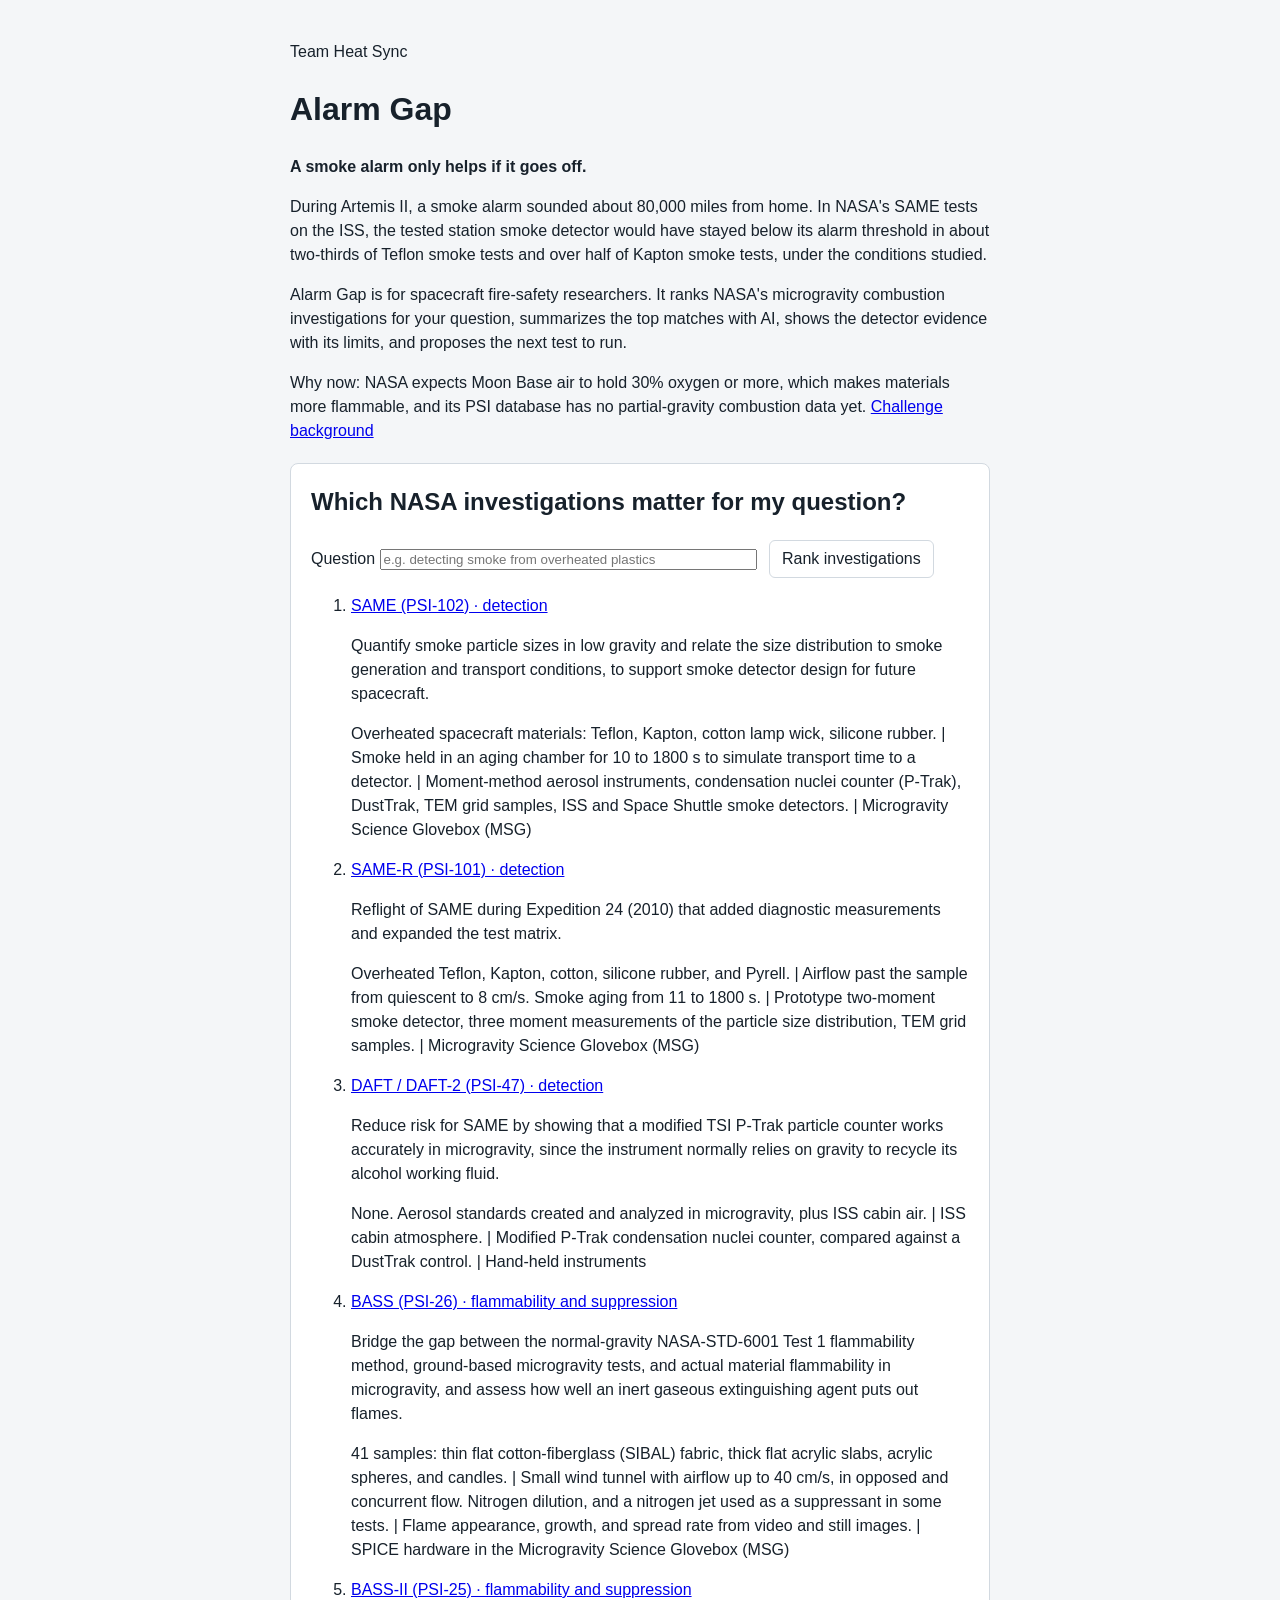
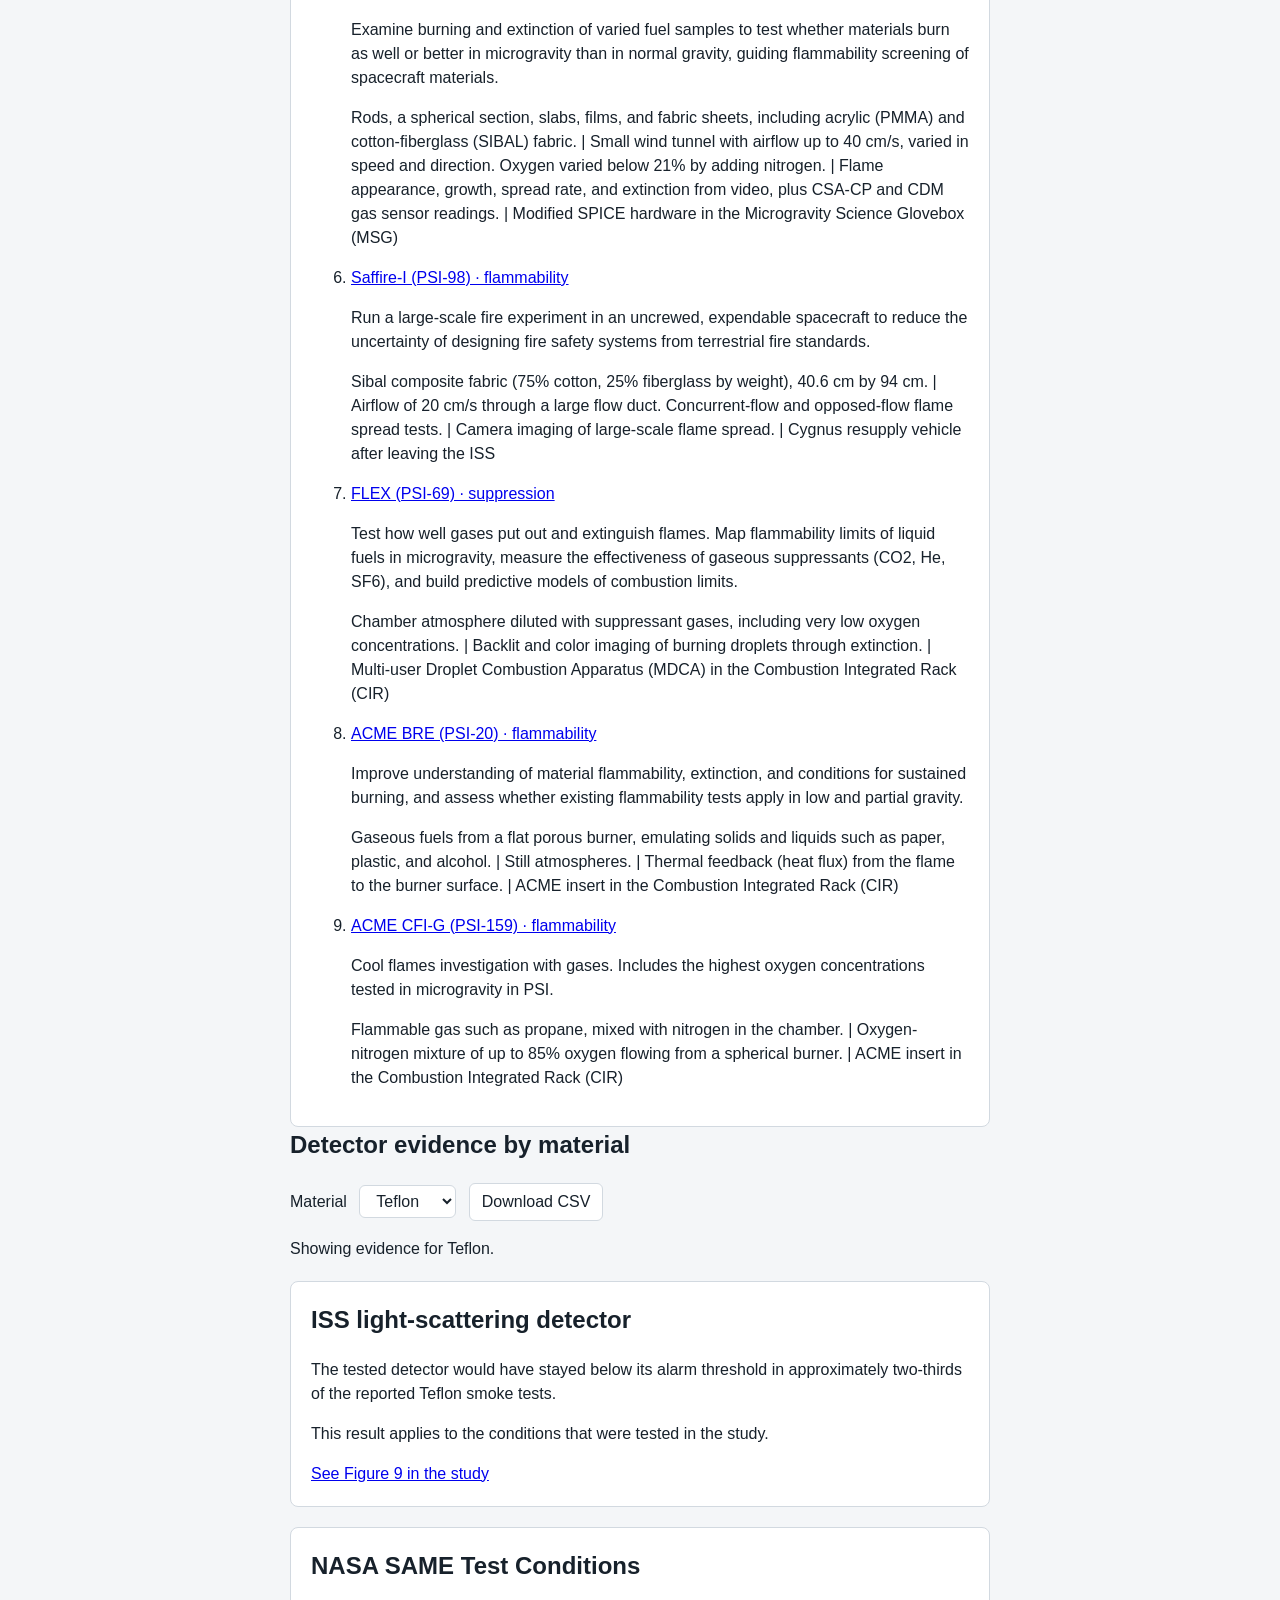
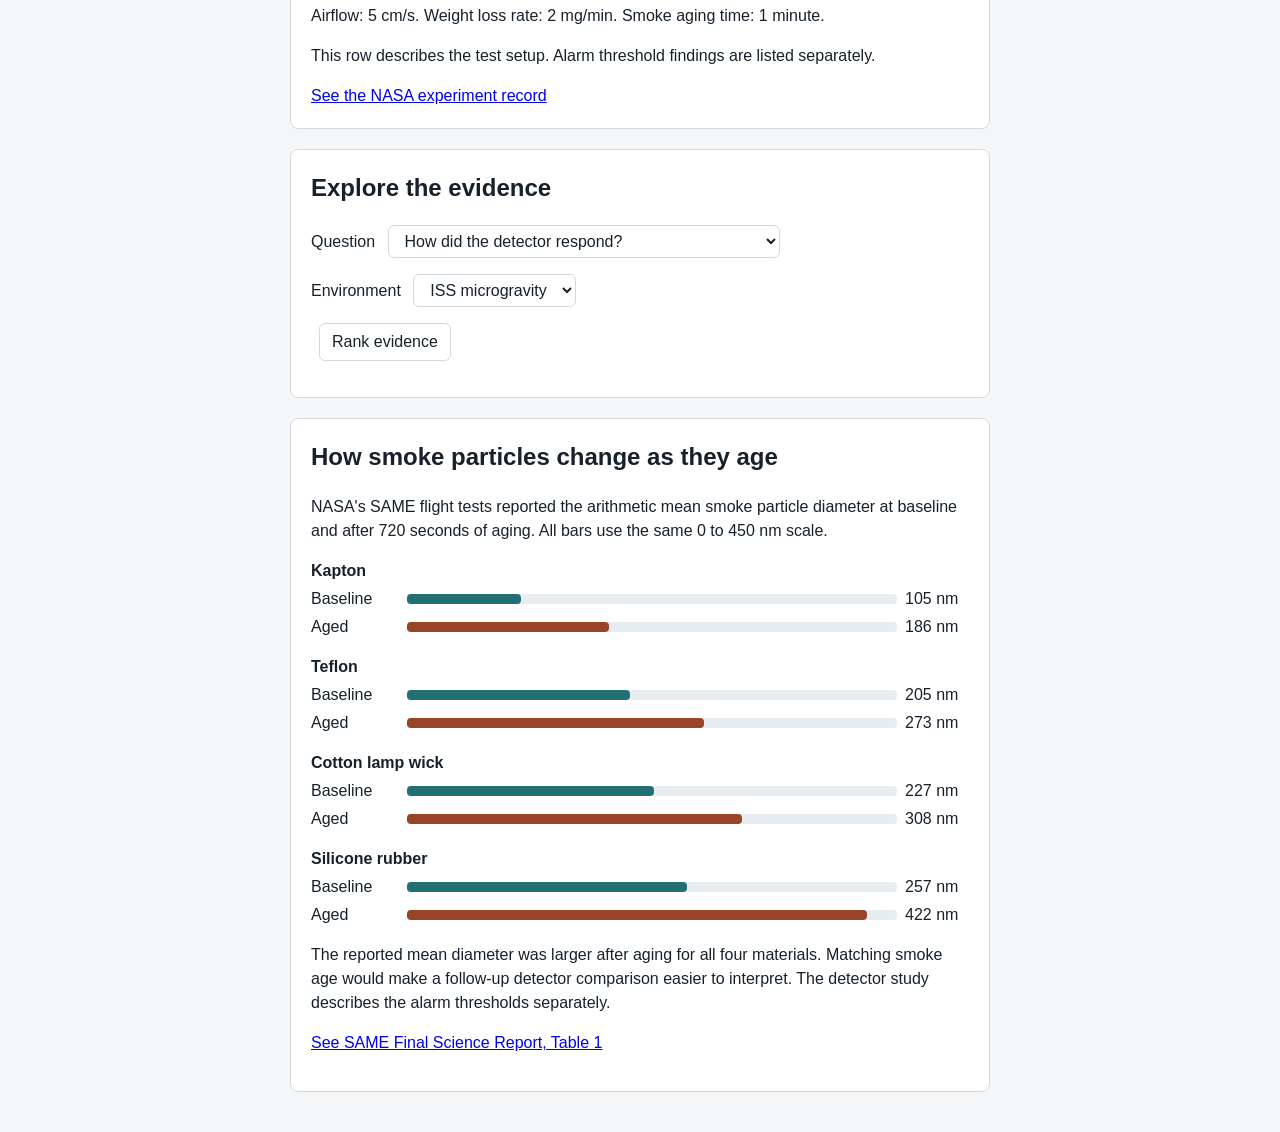
==== public/index.html @ c2ae2397 "Fixing wording" ====
<!DOCTYPE html>
<html lang="en">

<head>
  <meta charset="UTF-8">
  <meta name="viewport" content="width=device-width, initial-scale=1">
  <title>Alarm Gap</title>
  <style>
    body {
      max-width: 700px;
      margin: 40px auto;
      padding: 0 20px;
      font-family: Arial, sans-serif;
      line-height: 1.5;
      background: #f4f6f8;
      color: #17212b;
    }

    /* card styles */
    article,
    section {
      margin-top: 20px;
      padding: 20px;
      background: white;
      border: 1px solid #d2d9e0;
      border-radius: 8px;
    }

    h2 {
      margin-top: 0;
    }

    /* dropdown and button styles */
    select,
    button {
      margin-left: 8px;
      padding: 6px 12px;
      font: inherit;
      border: 1px solid #d2d9e0;
      border-radius: 6px;
      background: white;
      color: inherit;
    }

    button {
      cursor: pointer;
    }

    button:disabled {
      cursor: not-allowed;
      opacity: 0.6;
    }

    .particle-chart {
      list-style: none;
      padding: 0;
    }

    .particle-chart li+li {
      margin-top: 16px;
    }

    .particle-bar {
      display: grid;
      grid-template-columns: 5.5rem minmax(0, 1fr) 4rem;
      gap: 8px;
      align-items: center;
      margin: 4px 0;
    }

    .particle-track {
      height: 10px;
      background: #e8edf2;
      border-radius: 4px;
    }

    .particle-track span {
      display: block;
      height: 100%;
      border-radius: inherit;
      background: #237074;
    }

    .particle-bar.aged .particle-track span {
      background: #9a4427;
    }
  </style>
</head>

<body>
  <main>
    <p>Team Heat Sync</p>
    <h1>Alarm Gap</h1>
    <p><strong>A smoke alarm only helps if it goes off.</strong></p>
    <p>During Artemis II, a smoke alarm sounded about 80,000 miles from home.
      In NASA's SAME tests on the ISS, the tested station smoke detector would have
      stayed below its alarm threshold in about two-thirds of Teflon smoke tests
      and over half of Kapton smoke tests, under the conditions studied.</p>
    <p>Alarm Gap is for spacecraft fire-safety researchers. It ranks NASA's
      microgravity combustion investigations for your question, summarizes the top
      matches with AI, shows the detector evidence with its limits, and proposes
      the next test to run.</p>
    <p>Why now: NASA expects Moon Base air to hold 30% oxygen or more, which makes
      materials more flammable, and its PSI database has no partial-gravity
      combustion data yet.
      <a href="https://www.spaceappschallenge.org/2026/challenges/flame-in-freefall/">Challenge background</a>
    </p>

    <section aria-labelledby="inv-title">
      <h2 id="inv-title">Which NASA investigations matter for my question?</h2>
      <label for="inv-question">Question</label>
      <input id="inv-question" size="45" placeholder="e.g. detecting smoke from overheated plastics">
      <button id="inv-rank" type="button">Rank investigations</button>
      <p id="inv-status" role="status"></p>
      <p id="inv-answer" hidden></p>
      <p id="inv-answer" hidden></p>
      <ol id="inv-results"></ol>
    </section>
    <h2>Detector evidence by material</h2>
    <!-- dropdown and download button -->
    <label for="material">Material</label>
    <select id="material" disabled>
      <option value="Teflon">Teflon</option>
      <option value="Kapton">Kapton</option>
    </select>
    <button id="download-csv" type="button" disabled>Download CSV</button>

    <p id="status" role="status">Loading evidence...</p>

    <!-- result cards -->
    <article id="detector-card" hidden>
      <h2 id="detector-name"></h2>
      <p id="detector-result"></p>
      <p id="detector-limit"></p>
      <a id="detector-source">See Figure 9 in the study</a>
    </article>

    <article id="test-card" hidden>
      <h2>NASA SAME Test Conditions</h2>
      <p id="test-conditions"></p>
      <p id="test-limit"></p>
      <a id="test-source">See the NASA experiment record</a>
    </article>

    <section aria-labelledby="analysis-title">
      <h2 id="analysis-title">Explore the evidence</h2>
      <p>
        <label for="analysis-question">Question</label>
        <select id="analysis-question">
          <option value="detector_response">How did the detector respond?</option>
          <option value="compare_detectors">How did the ISS and Shuttle detectors compare?</option>
          <option value="test_conditions">What conditions did NASA report?</option>
        </select>
      </p>
      <p>
        <label for="analysis-environment">Environment</label>
        <select id="analysis-environment">
          <option value="microgravity">ISS microgravity</option>
          <option value="moon">Moon gravity</option>
        </select>
      </p>
      <button id="analyze" type="button" disabled>Rank evidence</button>
      <p id="analysis-status" role="status"></p>
      <ol id="analysis-results" aria-label="Ranked evidence"></ol>
      <p id="follow-up-test" hidden>
        Proposed test: Compare the ISS and Shuttle detector types with the same
        Teflon smoke exposure, airflow, and smoke aging time. That would help
        isolate how the detector type affects the response.
      </p>
    </section>

    <section aria-labelledby="particle-title">
      <h2 id="particle-title">How smoke particles change as they age</h2>
      <p>NASA's SAME flight tests reported the arithmetic mean smoke particle diameter
        at baseline and after 720 seconds of aging. All bars use the same 0 to 450 nm scale.</p>
      <ul class="particle-chart" aria-label="Arithmetic mean particle diameter by material">
        <li>
          <strong>Kapton</strong>
          <div class="particle-bar">
            <span>Baseline</span>
            <span class="particle-track" aria-hidden="true"><span style="width: 23.3%"></span></span>
            <span>105 nm</span>
          </div>
          <div class="particle-bar aged">
            <span>Aged</span>
            <span class="particle-track" aria-hidden="true"><span style="width: 41.3%"></span></span>
            <span>186 nm</span>
          </div>
        </li>
        <li>
          <strong>Teflon</strong>
          <div class="particle-bar">
            <span>Baseline</span>
            <span class="particle-track" aria-hidden="true"><span style="width: 45.6%"></span></span>
            <span>205 nm</span>
          </div>
          <div class="particle-bar aged">
            <span>Aged</span>
            <span class="particle-track" aria-hidden="true"><span style="width: 60.7%"></span></span>
            <span>273 nm</span>
          </div>
        </li>
        <li>
          <strong>Cotton lamp wick</strong>
          <div class="particle-bar">
            <span>Baseline</span>
            <span class="particle-track" aria-hidden="true"><span style="width: 50.4%"></span></span>
            <span>227 nm</span>
          </div>
          <div class="particle-bar aged">
            <span>Aged</span>
            <span class="particle-track" aria-hidden="true"><span style="width: 68.4%"></span></span>
            <span>308 nm</span>
          </div>
        </li>
        <li>
          <strong>Silicone rubber</strong>
          <div class="particle-bar">
            <span>Baseline</span>
            <span class="particle-track" aria-hidden="true"><span style="width: 57.1%"></span></span>
            <span>257 nm</span>
          </div>
          <div class="particle-bar aged">
            <span>Aged</span>
            <span class="particle-track" aria-hidden="true"><span style="width: 93.8%"></span></span>
            <span>422 nm</span>
          </div>
        </li>
      </ul>
      <p>The reported mean diameter was larger after aging for all four materials.
        Matching smoke age would make a follow-up detector comparison easier to interpret.
        The detector study describes the alarm thresholds separately.</p>
      <p><a href="https://tsapps.nist.gov/publication/get_pdf.cfm?pub_id=904707#page=25">See SAME Final Science Report,
          Table 1</a></p>
    </section>
  </main>

  <script type="module">
    import { setAnalysisEvidence } from "./evidence-analysis.js";

    const materialSelect = document.querySelector("#material");
    const status = document.querySelector("#status");
    const detectorCard = document.querySelector("#detector-card");
    const testCard = document.querySelector("#test-card");
    const downloadButton = document.querySelector("#download-csv");
    let visibleRecords = [];

    function showEvidence(records) {
      const material = materialSelect.value;

      const detector = records.find(record =>
        record.material === material &&
        record.evidence_type === "detector_response"
      );

      const test = records.find(record =>
        record.material === material &&
        record.evidence_type === "test_conditions"
      );

      visibleRecords = [detector, test].filter(Boolean);
      downloadButton.disabled = visibleRecords.length === 0;

      detectorCard.hidden = !detector;
      testCard.hidden = !test;
      status.textContent = "";

      if (detector) {
        document.querySelector("#detector-name").textContent = detector.detector;
        document.querySelector("#detector-result").textContent = detector.reported_result;
        document.querySelector("#detector-limit").textContent = detector.limitation;
        document.querySelector("#detector-source").href = detector.source_url;
        status.textContent = "Showing evidence for " + material + ".";
      } else {
        status.textContent = "No detector finding is available for " + material + ".";
      }

      if (test) {
        document.querySelector("#test-conditions").textContent = test.conditions;
        document.querySelector("#test-limit").textContent = test.limitation;
        document.querySelector("#test-source").href = test.source_url;
      }
    }

    // keep commas and quotes inside a single csv field
    function csvCell(value) {
      const text = String(value ?? "");
      return '"' + text.replaceAll('"', '""') + '"';
    }

    function downloadCsv(records, material) {
      const columns = [
        ["Material", "material"],
        ["Evidence type", "evidence_type"],
        ["Finding", "reported_result"],
        ["Test conditions", "conditions"],
        ["Limitation", "limitation"],
        ["Source URL", "source_url"]
      ];

      const header = columns.map(column => csvCell(column[0])).join(",");
      const rows = records.map(record =>
        columns.map(column => csvCell(record[column[1]])).join(",")
      );

      const csv = [header, ...rows].join("\r\n") + "\r\n";
      const file = new Blob([csv], { type: "text/csv;charset=utf-8" });
      const url = URL.createObjectURL(file);
      const link = document.createElement("a");

      link.href = url;
      link.download = "alarm-gap-" + material.toLowerCase() + ".csv";
      document.body.appendChild(link);
      link.click();
      link.remove();

      setTimeout(() => URL.revokeObjectURL(url), 1000);
    }

    downloadButton.addEventListener("click", () => {
      downloadCsv(visibleRecords, materialSelect.value);
    });

    async function loadEvidence() {
      try {
        const response = await fetch("./data/evidence.json");

        if (!response.ok) {
          throw new Error("Could not load evidence.json.");
        }

        const records = await response.json();

        if (!Array.isArray(records)) {
          throw new Error("Expected a list of evidence records.");
        }

        showEvidence(records);
        setAnalysisEvidence(records);
        materialSelect.addEventListener("change", () => showEvidence(records));
        materialSelect.disabled = false;
      } catch (error) {
        status.textContent = "Could not load the evidence. Check public/data/evidence.json.";
        console.error(error);
      }
    }

    loadEvidence();
  </script>
  <script type="module" src="./investigations.js"></script>
</body>

</html>
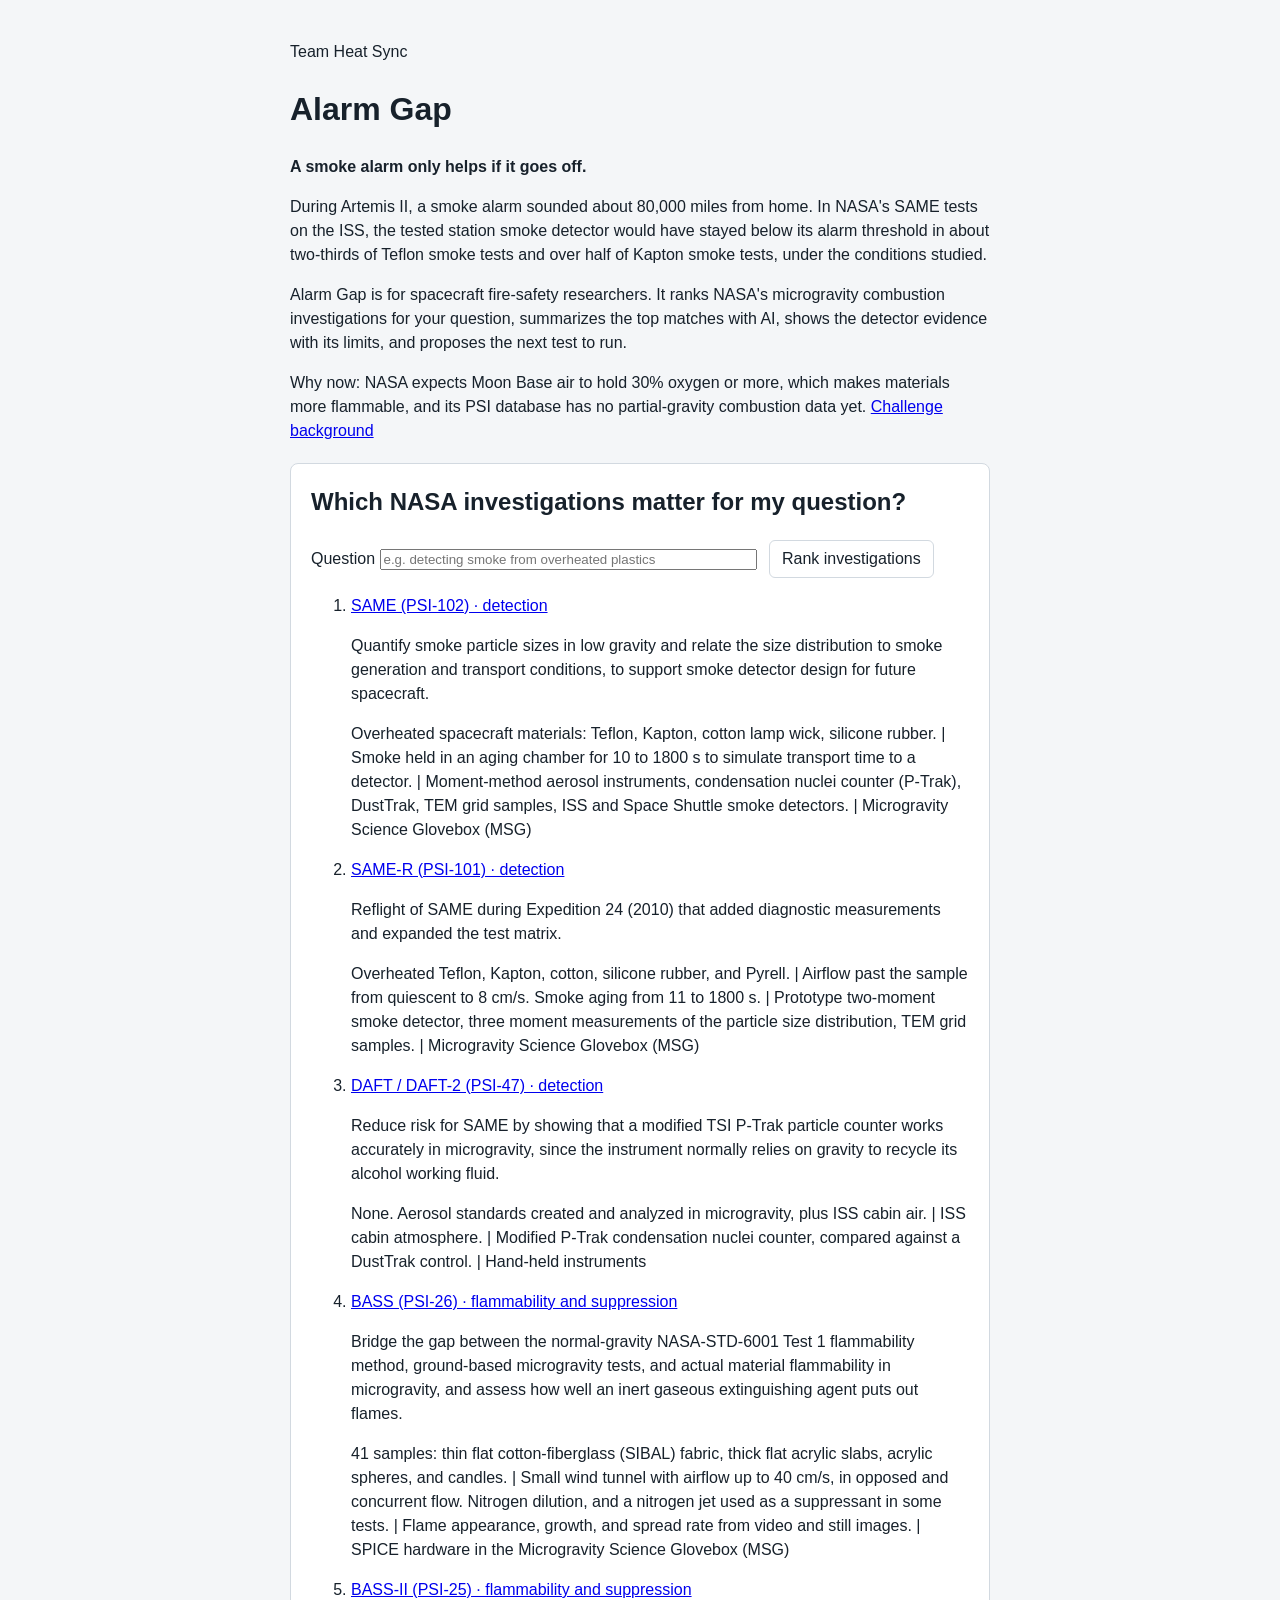
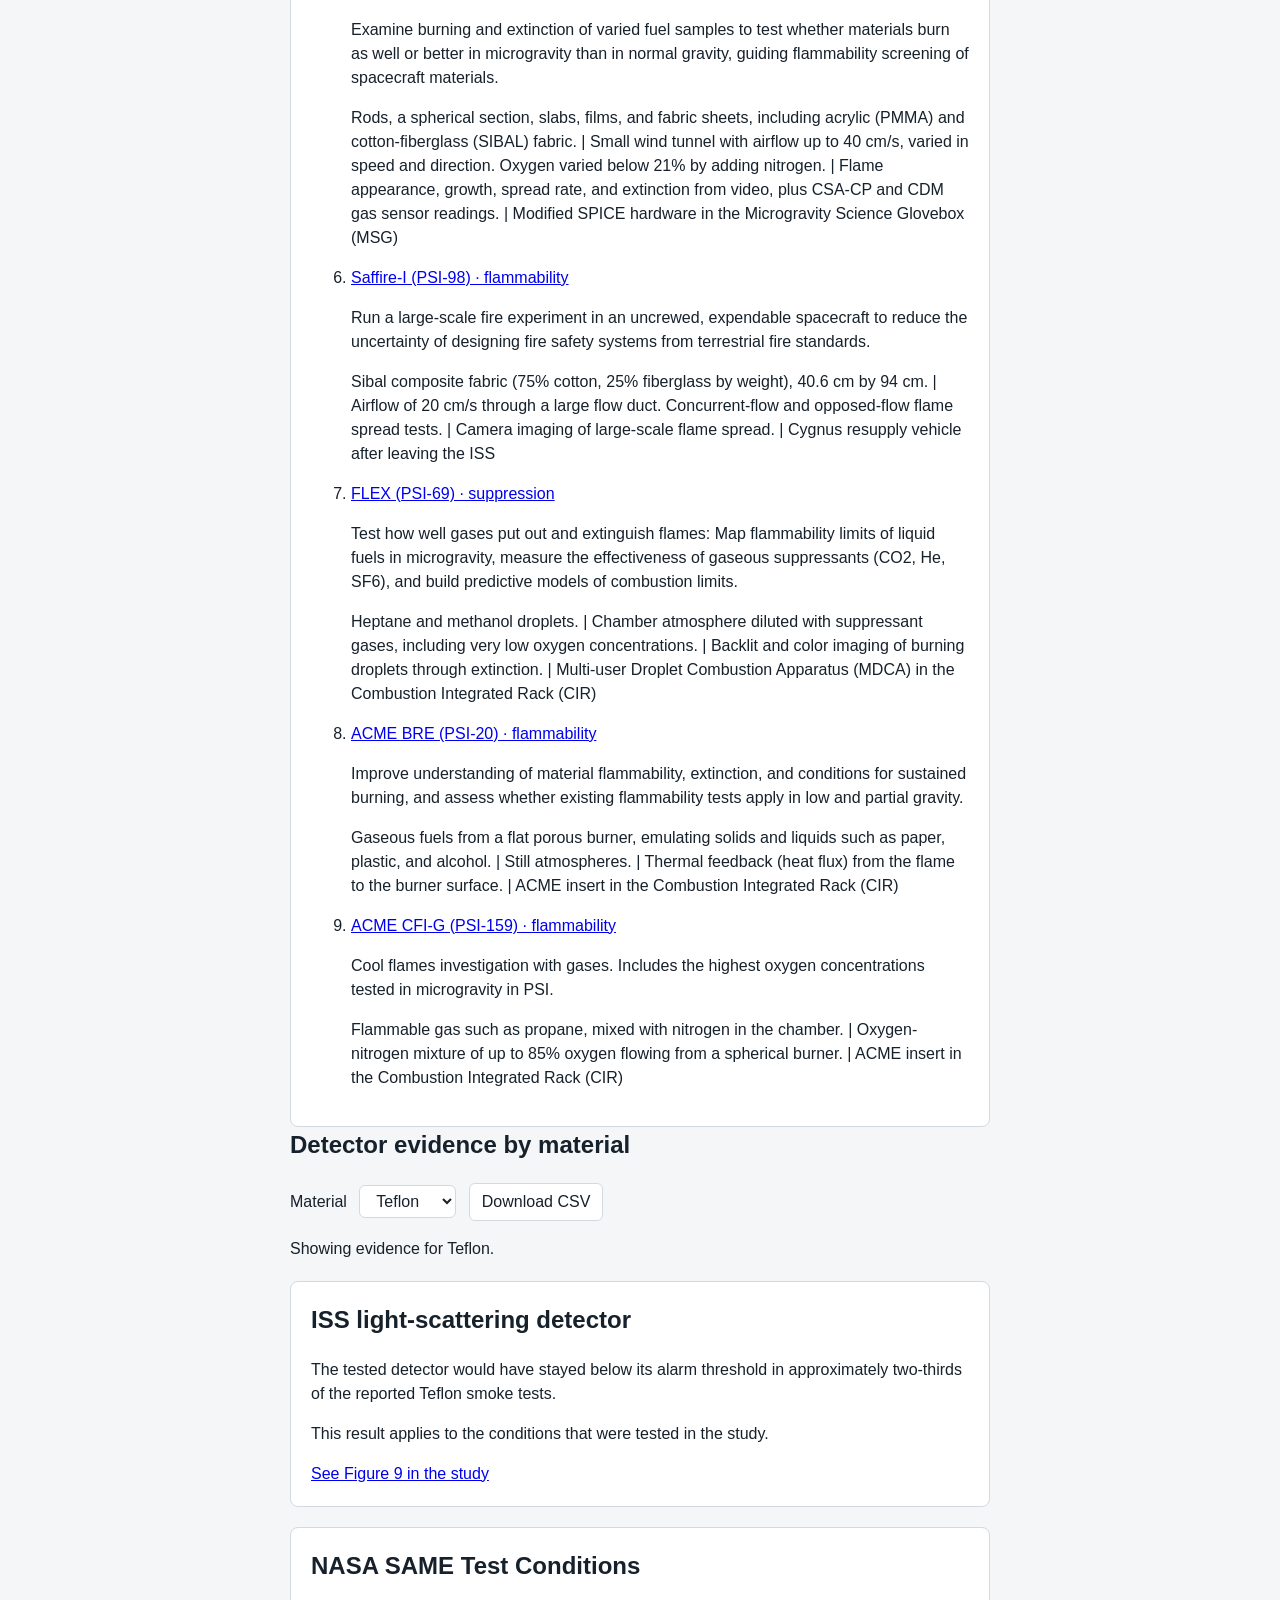
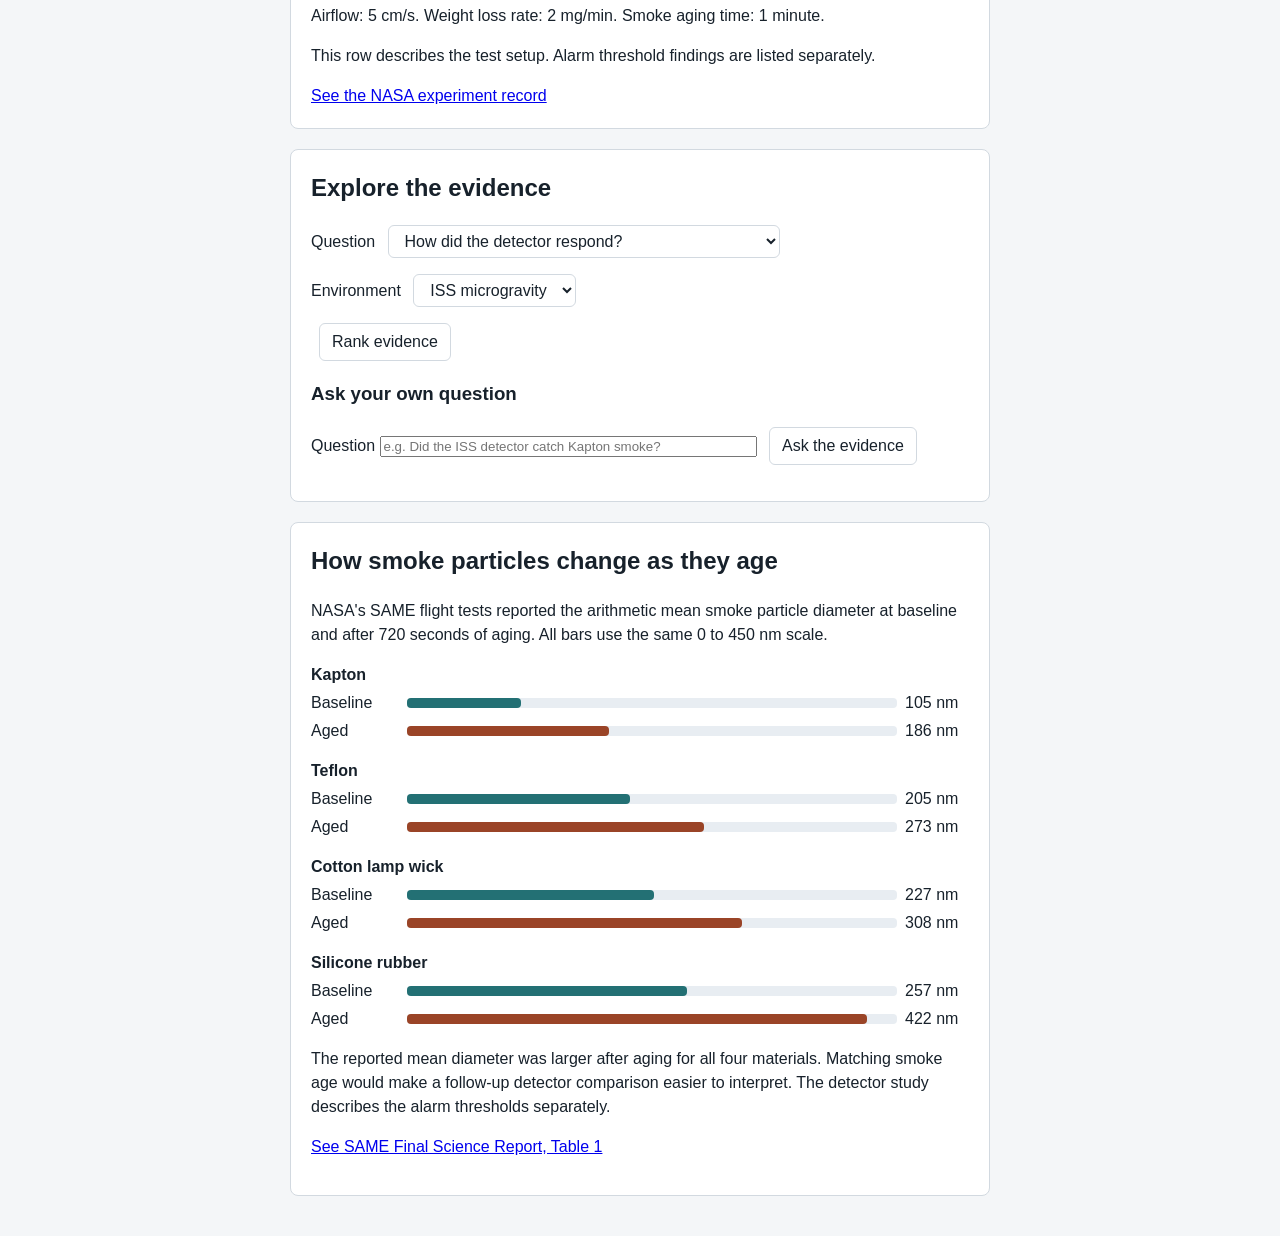
==== commit f9cb5fb9: "Fixed old lambda problem" ====
--- a/public/index.html
+++ b/public/index.html
@@ -112,7 +112,6 @@
       <input id="inv-question" size="45" placeholder="e.g. detecting smoke from overheated plastics">
       <button id="inv-rank" type="button">Rank investigations</button>
       <p id="inv-status" role="status"></p>
-      <p id="inv-answer" hidden></p>
       <p id="inv-answer" hidden></p>
       <ol id="inv-results"></ol>
     </section>
@@ -167,6 +166,15 @@
         Teflon smoke exposure, airflow, and smoke aging time. That would help
         isolate how the detector type affects the response.
       </p>
+
+      <h3>Ask your own question</h3>
+      <label for="ask-question">Question</label>
+      <input id="ask-question" size="45"
+        placeholder="e.g. Did the ISS detector catch Kapton smoke?">
+      <button id="ask-button" type="button">Ask the evidence</button>
+      <p id="ask-status" role="status"></p>
+      <p id="ask-answer" hidden></p>
+      <ol id="ask-sources"></ol>
     </section>
 
     <section aria-labelledby="particle-title">
@@ -348,6 +356,7 @@
     loadEvidence();
   </script>
   <script type="module" src="./investigations.js"></script>
+  <script type="module" src="./evidence-ask.js"></script>
 </body>
 
 </html>
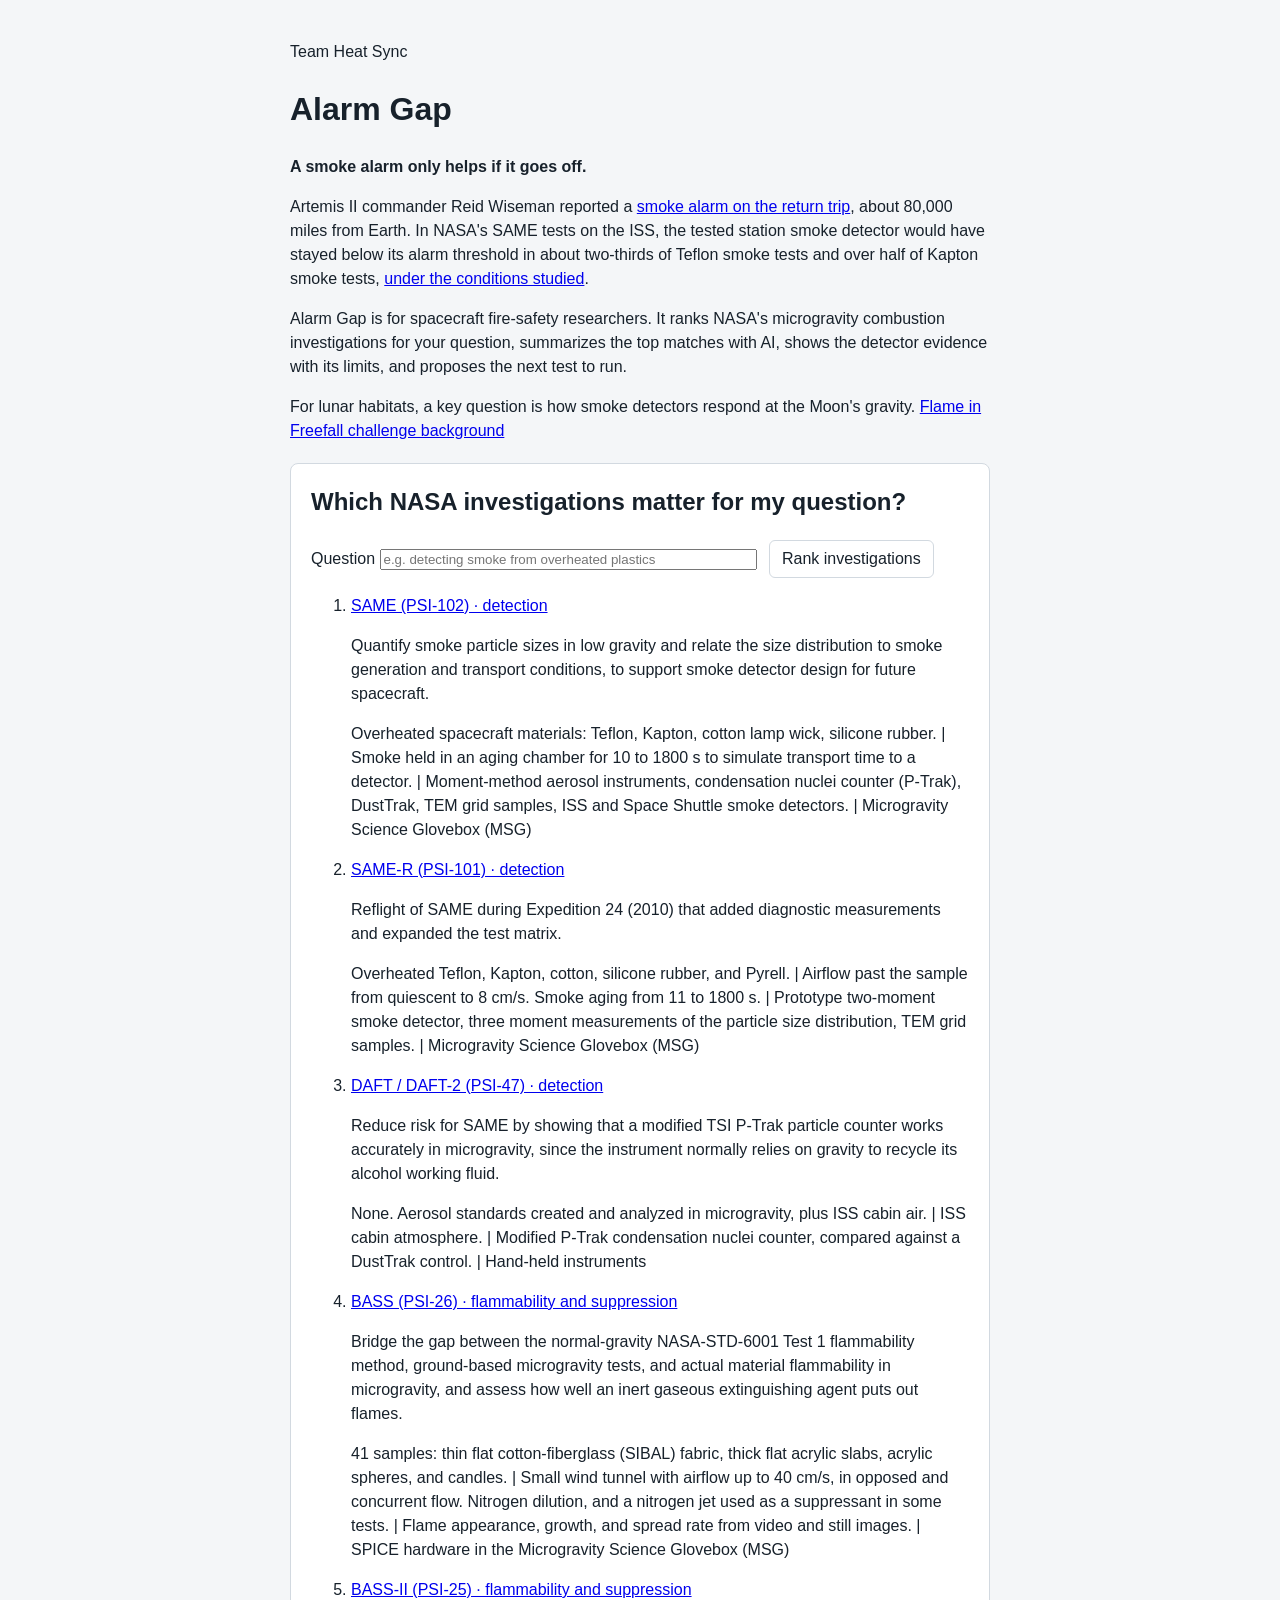
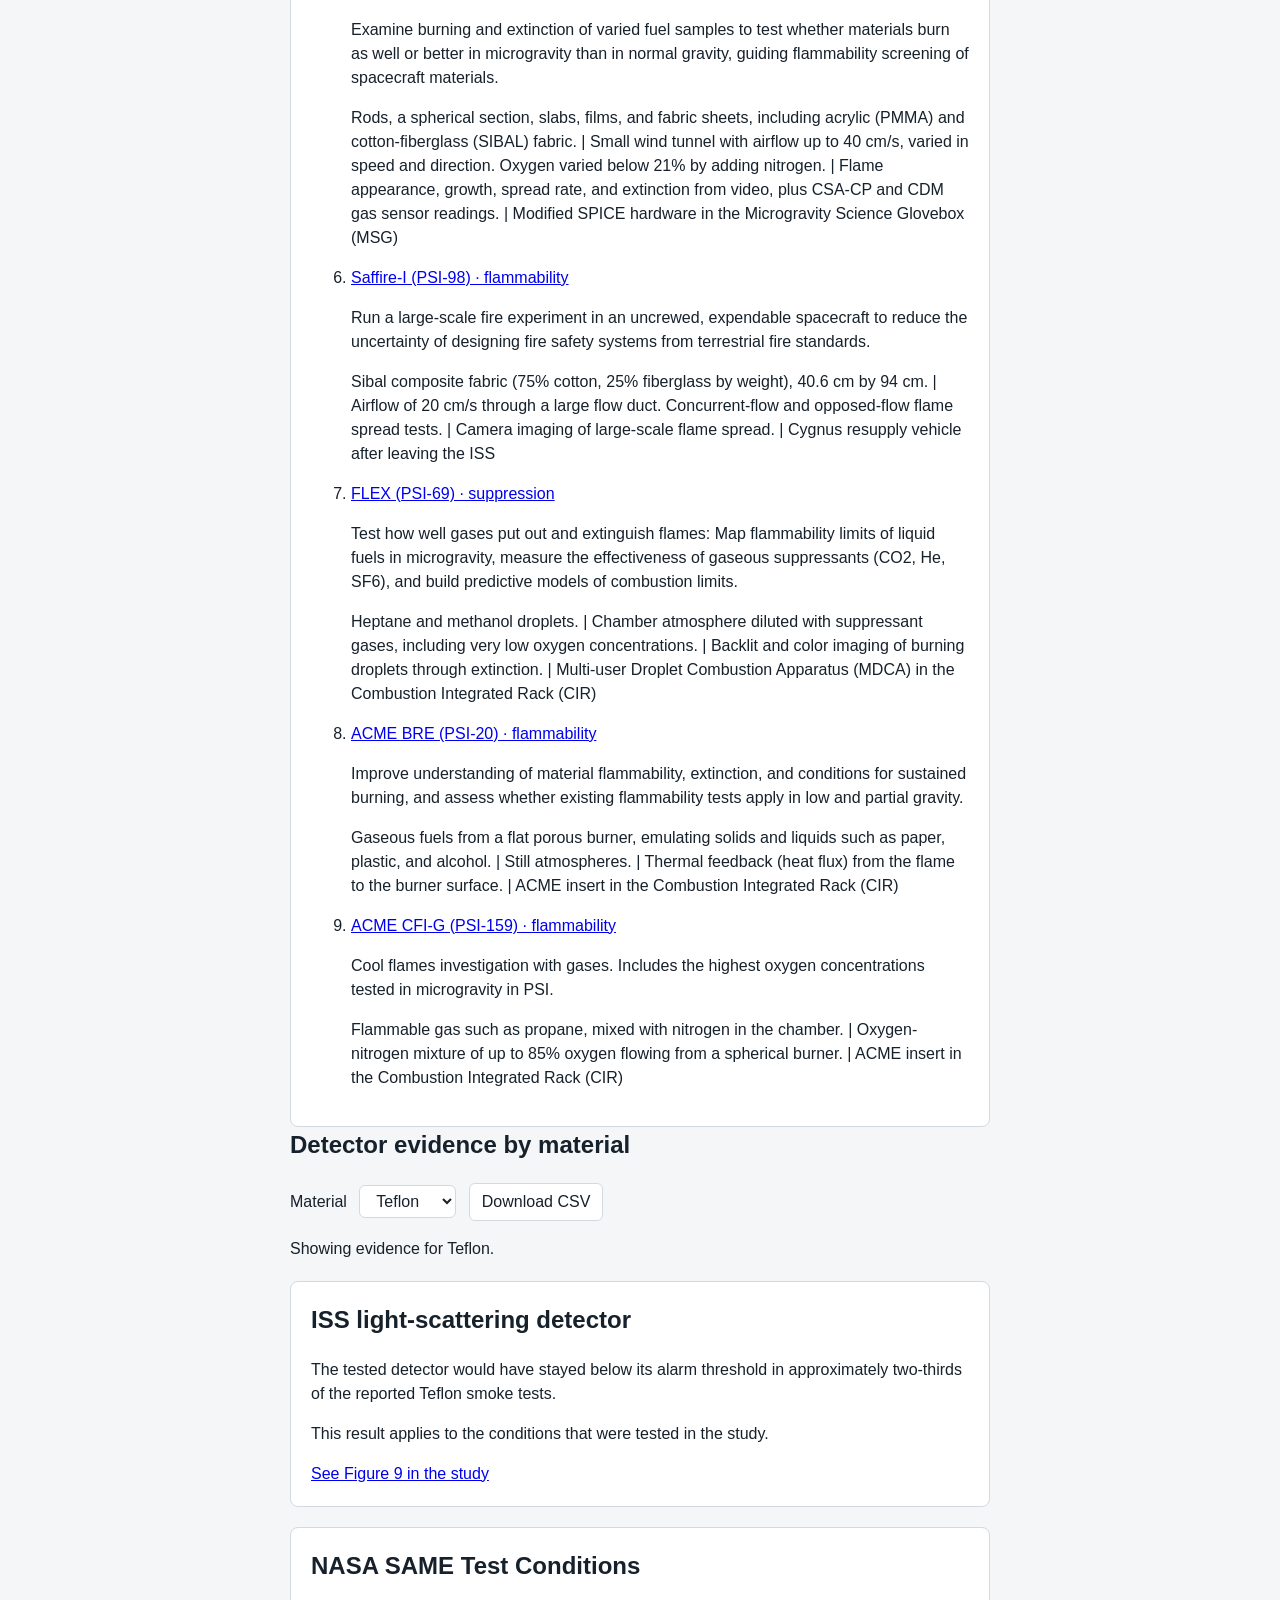
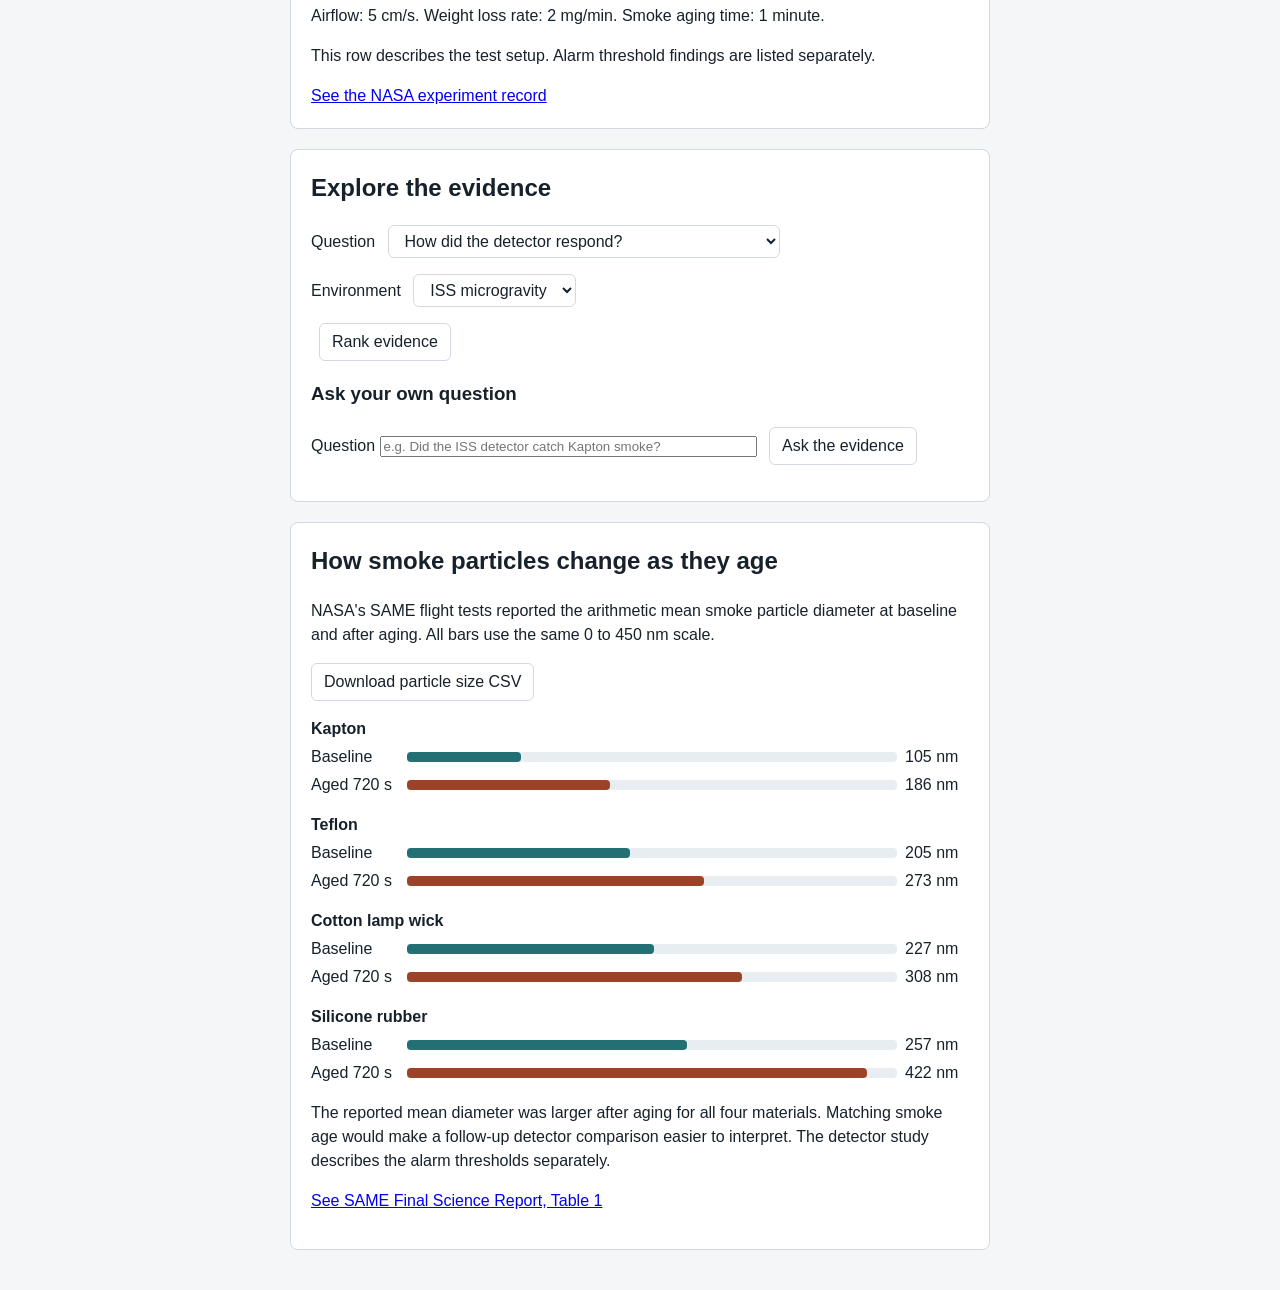
==== commit e694b5bf: "Add lunar evidence and particle size export" ====
--- a/public/index.html
+++ b/public/index.html
@@ -56,6 +56,10 @@
       padding: 0;
     }
 
+    #download-particle-csv {
+      margin-left: 0;
+    }
+
     .particle-chart li+li {
       margin-top: 16px;
     }
@@ -92,19 +96,16 @@
     <p>Team Heat Sync</p>
     <h1>Alarm Gap</h1>
     <p><strong>A smoke alarm only helps if it goes off.</strong></p>
-    <p>During Artemis II, a smoke alarm sounded about 80,000 miles from home.
-      In NASA's SAME tests on the ISS, the tested station smoke detector would have
+    <p>Artemis II commander Reid Wiseman reported a <a href="https://www.youtube.com/watch?v=_43Ei9eQVww&t=2783s">smoke alarm on the return trip</a>,
+      about 80,000 miles from Earth. In NASA's SAME tests on the ISS, the tested station smoke detector would have
       stayed below its alarm threshold in about two-thirds of Teflon smoke tests
-      and over half of Kapton smoke tests, under the conditions studied.</p>
+      and over half of Kapton smoke tests, <a href="https://pmc.ncbi.nlm.nih.gov/articles/PMC7918997/#F9">under the conditions studied</a>.</p>
     <p>Alarm Gap is for spacecraft fire-safety researchers. It ranks NASA's
       microgravity combustion investigations for your question, summarizes the top
       matches with AI, shows the detector evidence with its limits, and proposes
       the next test to run.</p>
-    <p>Why now: NASA expects Moon Base air to hold 30% oxygen or more, which makes
-      materials more flammable, and its PSI database has no partial-gravity
-      combustion data yet.
-      <a href="https://www.spaceappschallenge.org/2026/challenges/flame-in-freefall/">Challenge background</a>
-    </p>
+    <p>For lunar habitats, a key question is how smoke detectors respond at the Moon's gravity.
+      <a href="https://www.spaceappschallenge.org/2026/challenges/flame-in-freefall/">Flame in Freefall challenge background</a></p>
 
     <section aria-labelledby="inv-title">
       <h2 id="inv-title">Which NASA investigations matter for my question?</h2>
@@ -112,6 +113,7 @@
       <input id="inv-question" size="45" placeholder="e.g. detecting smoke from overheated plastics">
       <button id="inv-rank" type="button">Rank investigations</button>
       <p id="inv-status" role="status"></p>
+      <p id="inv-answer-status" role="status"></p>
       <p id="inv-answer" hidden></p>
       <ol id="inv-results"></ol>
     </section>
@@ -160,6 +162,14 @@
       </p>
       <button id="analyze" type="button" disabled>Rank evidence</button>
       <p id="analysis-status" role="status"></p>
+      <div id="moon-context" hidden>
+        <p><strong>Related NASA research</strong> The Lunar Combustion Investigation measured how flames spread
+          on cotton-fiberglass fabric and acrylic in simulated lunar gravity. Its measurements describe
+          material flammability. <a href="https://ntrs.nasa.gov/citations/20250010653">See the LUCI flight results</a>.</p>
+        <p><strong>Proposed lunar follow-up</strong> Compare the same smoke detector and selected material
+          in microgravity and simulated lunar gravity. Match airflow, smoke aging time, oxygen concentration,
+          and pressure. Record the detector signal and whether and when it alarms.</p>
+      </div>
       <ol id="analysis-results" aria-label="Ranked evidence"></ol>
       <p id="follow-up-test" hidden>
         Proposed test: Compare the ISS and Shuttle detector types with the same
@@ -169,8 +179,7 @@
 
       <h3>Ask your own question</h3>
       <label for="ask-question">Question</label>
-      <input id="ask-question" size="45"
-        placeholder="e.g. Did the ISS detector catch Kapton smoke?">
+      <input id="ask-question" size="45" placeholder="e.g. Did the ISS detector catch Kapton smoke?">
       <button id="ask-button" type="button">Ask the evidence</button>
       <p id="ask-status" role="status"></p>
       <p id="ask-answer" hidden></p>
@@ -180,61 +189,11 @@
     <section aria-labelledby="particle-title">
       <h2 id="particle-title">How smoke particles change as they age</h2>
       <p>NASA's SAME flight tests reported the arithmetic mean smoke particle diameter
-        at baseline and after 720 seconds of aging. All bars use the same 0 to 450 nm scale.</p>
-      <ul class="particle-chart" aria-label="Arithmetic mean particle diameter by material">
-        <li>
-          <strong>Kapton</strong>
-          <div class="particle-bar">
-            <span>Baseline</span>
-            <span class="particle-track" aria-hidden="true"><span style="width: 23.3%"></span></span>
-            <span>105 nm</span>
-          </div>
-          <div class="particle-bar aged">
-            <span>Aged</span>
-            <span class="particle-track" aria-hidden="true"><span style="width: 41.3%"></span></span>
-            <span>186 nm</span>
-          </div>
-        </li>
-        <li>
-          <strong>Teflon</strong>
-          <div class="particle-bar">
-            <span>Baseline</span>
-            <span class="particle-track" aria-hidden="true"><span style="width: 45.6%"></span></span>
-            <span>205 nm</span>
-          </div>
-          <div class="particle-bar aged">
-            <span>Aged</span>
-            <span class="particle-track" aria-hidden="true"><span style="width: 60.7%"></span></span>
-            <span>273 nm</span>
-          </div>
-        </li>
-        <li>
-          <strong>Cotton lamp wick</strong>
-          <div class="particle-bar">
-            <span>Baseline</span>
-            <span class="particle-track" aria-hidden="true"><span style="width: 50.4%"></span></span>
-            <span>227 nm</span>
-          </div>
-          <div class="particle-bar aged">
-            <span>Aged</span>
-            <span class="particle-track" aria-hidden="true"><span style="width: 68.4%"></span></span>
-            <span>308 nm</span>
-          </div>
-        </li>
-        <li>
-          <strong>Silicone rubber</strong>
-          <div class="particle-bar">
-            <span>Baseline</span>
-            <span class="particle-track" aria-hidden="true"><span style="width: 57.1%"></span></span>
-            <span>257 nm</span>
-          </div>
-          <div class="particle-bar aged">
-            <span>Aged</span>
-            <span class="particle-track" aria-hidden="true"><span style="width: 93.8%"></span></span>
-            <span>422 nm</span>
-          </div>
-        </li>
-      </ul>
+        at baseline and after aging. All bars use the same 0 to 450 nm scale.</p>
+      <button id="download-particle-csv" type="button" disabled>Download particle size CSV</button>
+      <p id="particle-status" role="status"></p>
+      <ul id="particle-chart" class="particle-chart" role="list"
+        aria-label="Arithmetic mean particle diameter by material"></ul>
       <p>The reported mean diameter was larger after aging for all four materials.
         Matching smoke age would make a follow-up detector comparison easier to interpret.
         The detector study describes the alarm thresholds separately.</p>
@@ -244,6 +203,7 @@
   </main>
 
   <script type="module">
+    import { downloadCsv } from "./csv.js";
     import { setAnalysisEvidence } from "./evidence-analysis.js";
 
     const materialSelect = document.querySelector("#material");
@@ -290,13 +250,7 @@
       }
     }
 
-    // keep commas and quotes inside a single csv field
-    function csvCell(value) {
-      const text = String(value ?? "");
-      return '"' + text.replaceAll('"', '""') + '"';
-    }
-
-    function downloadCsv(records, material) {
+    function downloadDetectorCsv(records, material) {
       const columns = [
         ["Material", "material"],
         ["Evidence type", "evidence_type"],
@@ -306,27 +260,15 @@
         ["Source URL", "source_url"]
       ];
 
-      const header = columns.map(column => csvCell(column[0])).join(",");
+      const header = columns.map(column => column[0]);
       const rows = records.map(record =>
-        columns.map(column => csvCell(record[column[1]])).join(",")
+        columns.map(column => record[column[1]])
       );
-
-      const csv = [header, ...rows].join("\r\n") + "\r\n";
-      const file = new Blob([csv], { type: "text/csv;charset=utf-8" });
-      const url = URL.createObjectURL(file);
-      const link = document.createElement("a");
-
-      link.href = url;
-      link.download = "alarm-gap-" + material.toLowerCase() + ".csv";
-      document.body.appendChild(link);
-      link.click();
-      link.remove();
-
-      setTimeout(() => URL.revokeObjectURL(url), 1000);
+      downloadCsv([header, ...rows], "alarm-gap-" + material.toLowerCase() + ".csv");
     }
 
     downloadButton.addEventListener("click", () => {
-      downloadCsv(visibleRecords, materialSelect.value);
+      downloadDetectorCsv(visibleRecords, materialSelect.value);
     });
 
     async function loadEvidence() {
@@ -357,6 +299,7 @@
   </script>
   <script type="module" src="./investigations.js"></script>
   <script type="module" src="./evidence-ask.js"></script>
+  <script type="module" src="./particle-sizes.js"></script>
 </body>
 
-</html>+</html>
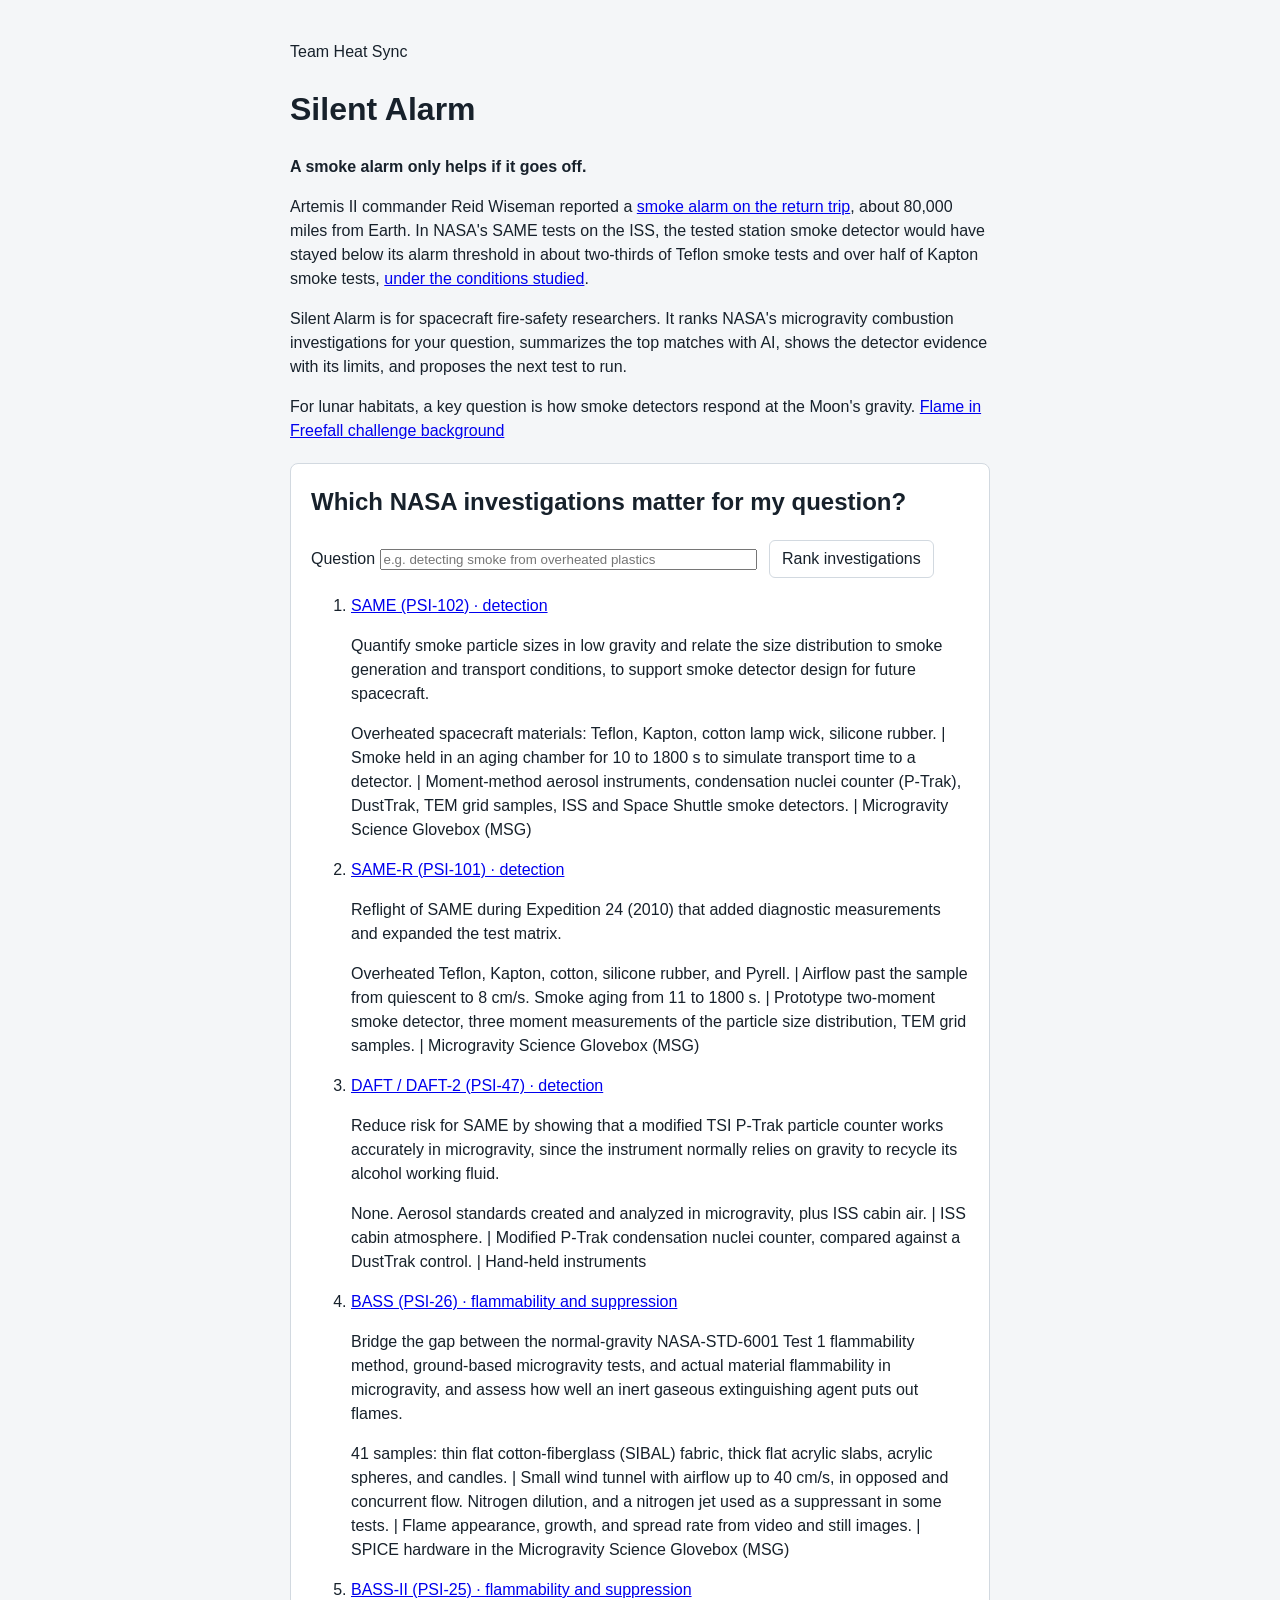
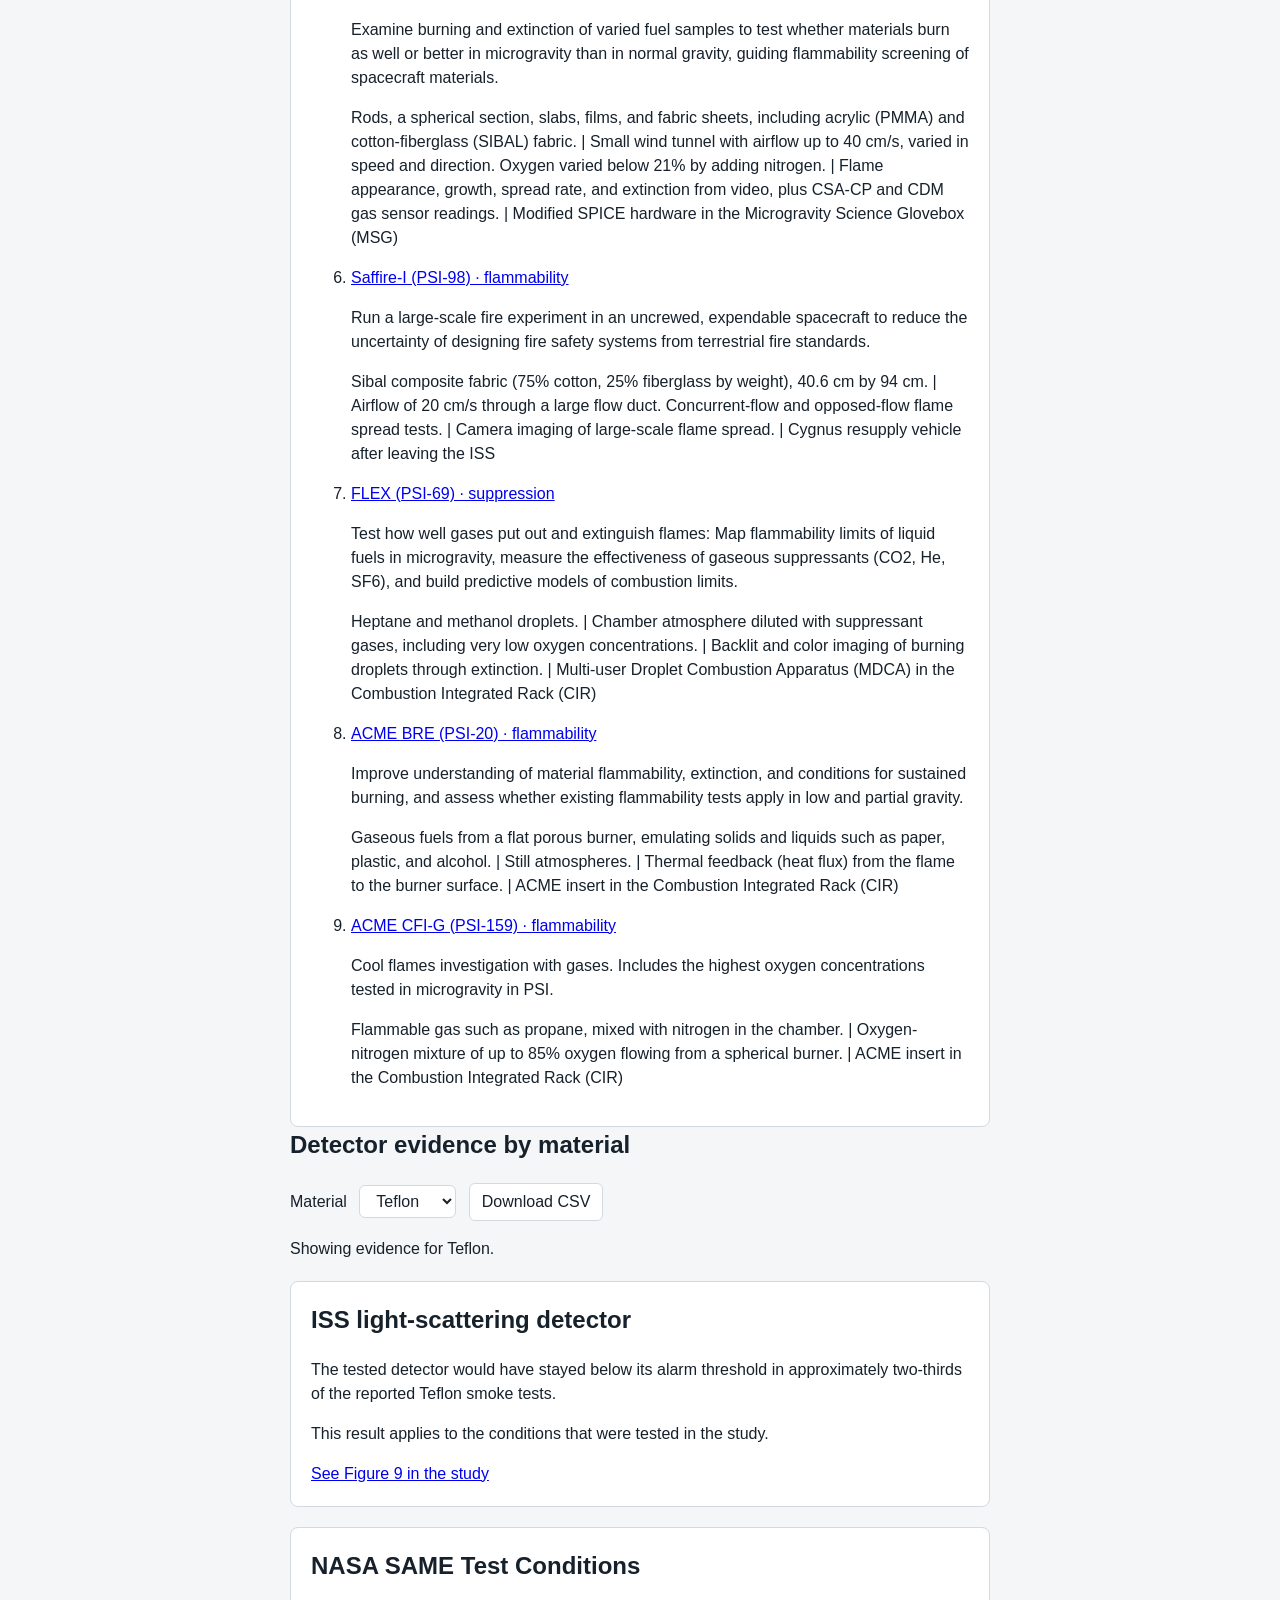
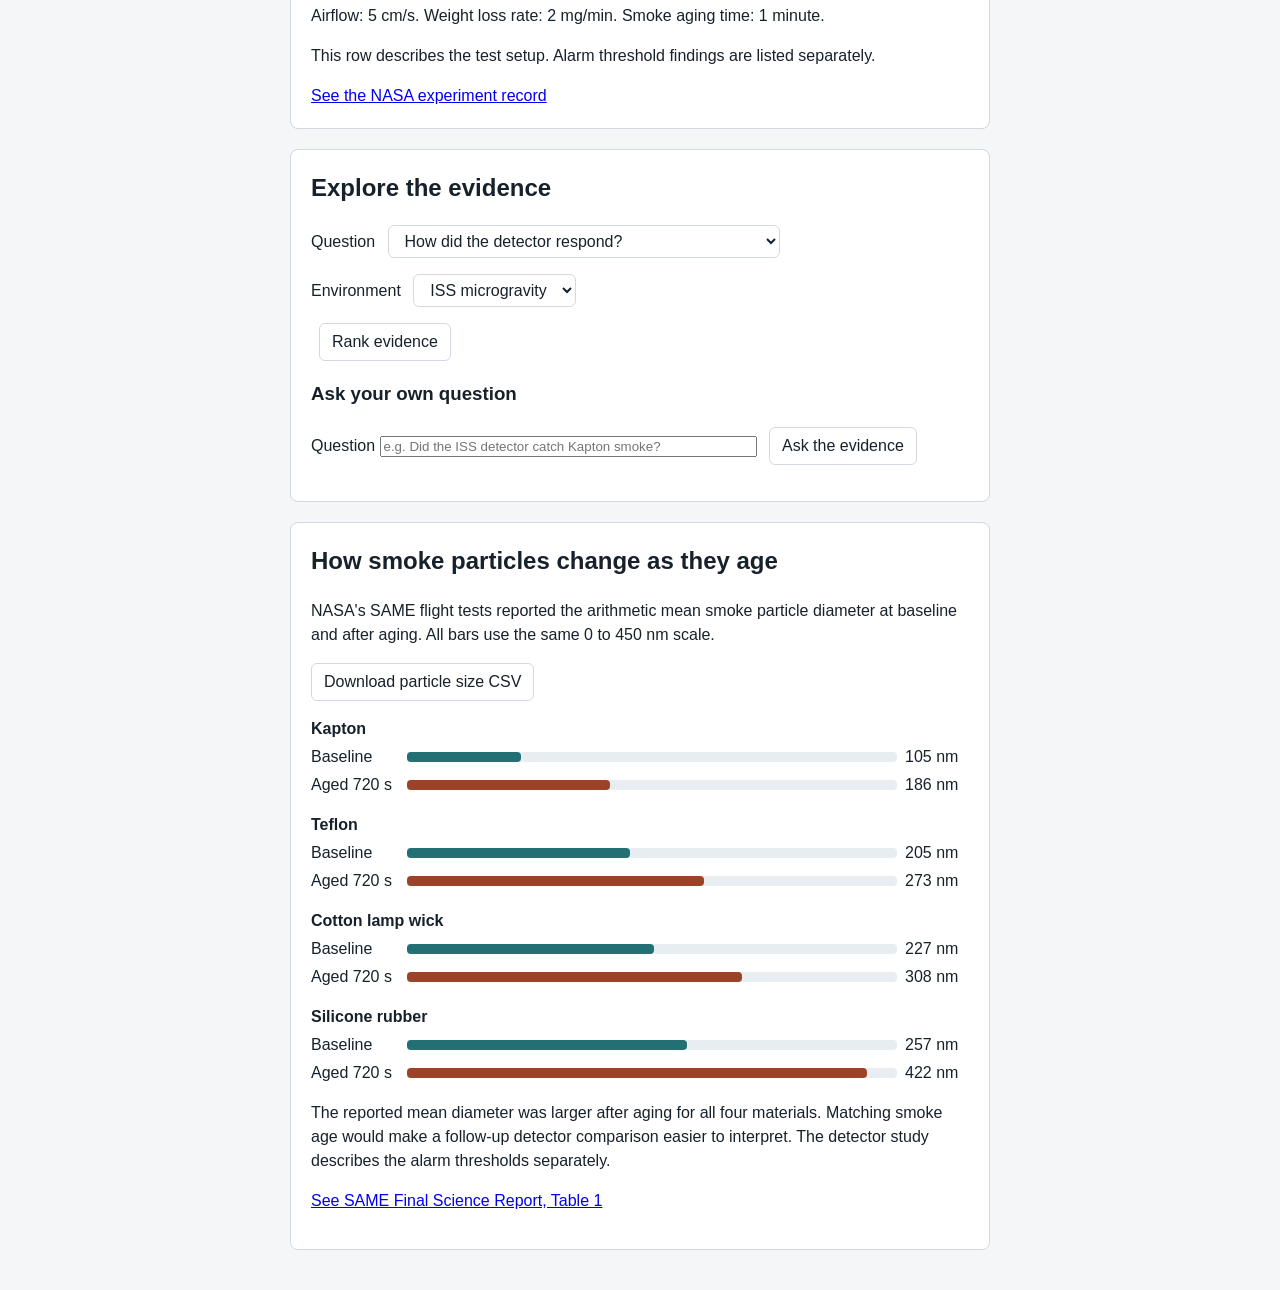
==== commit a3dc566a: "App name change" ====
--- a/public/index.html
+++ b/public/index.html
@@ -4,7 +4,7 @@
 <head>
   <meta charset="UTF-8">
   <meta name="viewport" content="width=device-width, initial-scale=1">
-  <title>Alarm Gap</title>
+  <title>Silent Alarm</title>
   <style>
     body {
       max-width: 700px;
@@ -94,13 +94,13 @@
 <body>
   <main>
     <p>Team Heat Sync</p>
-    <h1>Alarm Gap</h1>
+    <h1>Silent Alarm</h1>
     <p><strong>A smoke alarm only helps if it goes off.</strong></p>
     <p>Artemis II commander Reid Wiseman reported a <a href="https://www.youtube.com/watch?v=_43Ei9eQVww&t=2783s">smoke alarm on the return trip</a>,
       about 80,000 miles from Earth. In NASA's SAME tests on the ISS, the tested station smoke detector would have
       stayed below its alarm threshold in about two-thirds of Teflon smoke tests
       and over half of Kapton smoke tests, <a href="https://pmc.ncbi.nlm.nih.gov/articles/PMC7918997/#F9">under the conditions studied</a>.</p>
-    <p>Alarm Gap is for spacecraft fire-safety researchers. It ranks NASA's
+    <p>Silent Alarm is for spacecraft fire-safety researchers. It ranks NASA's
       microgravity combustion investigations for your question, summarizes the top
       matches with AI, shows the detector evidence with its limits, and proposes
       the next test to run.</p>
@@ -264,7 +264,7 @@
       const rows = records.map(record =>
         columns.map(column => record[column[1]])
       );
-      downloadCsv([header, ...rows], "alarm-gap-" + material.toLowerCase() + ".csv");
+      downloadCsv([header, ...rows], "silent-alarm-" + material.toLowerCase() + ".csv");
     }
 
     downloadButton.addEventListener("click", () => {
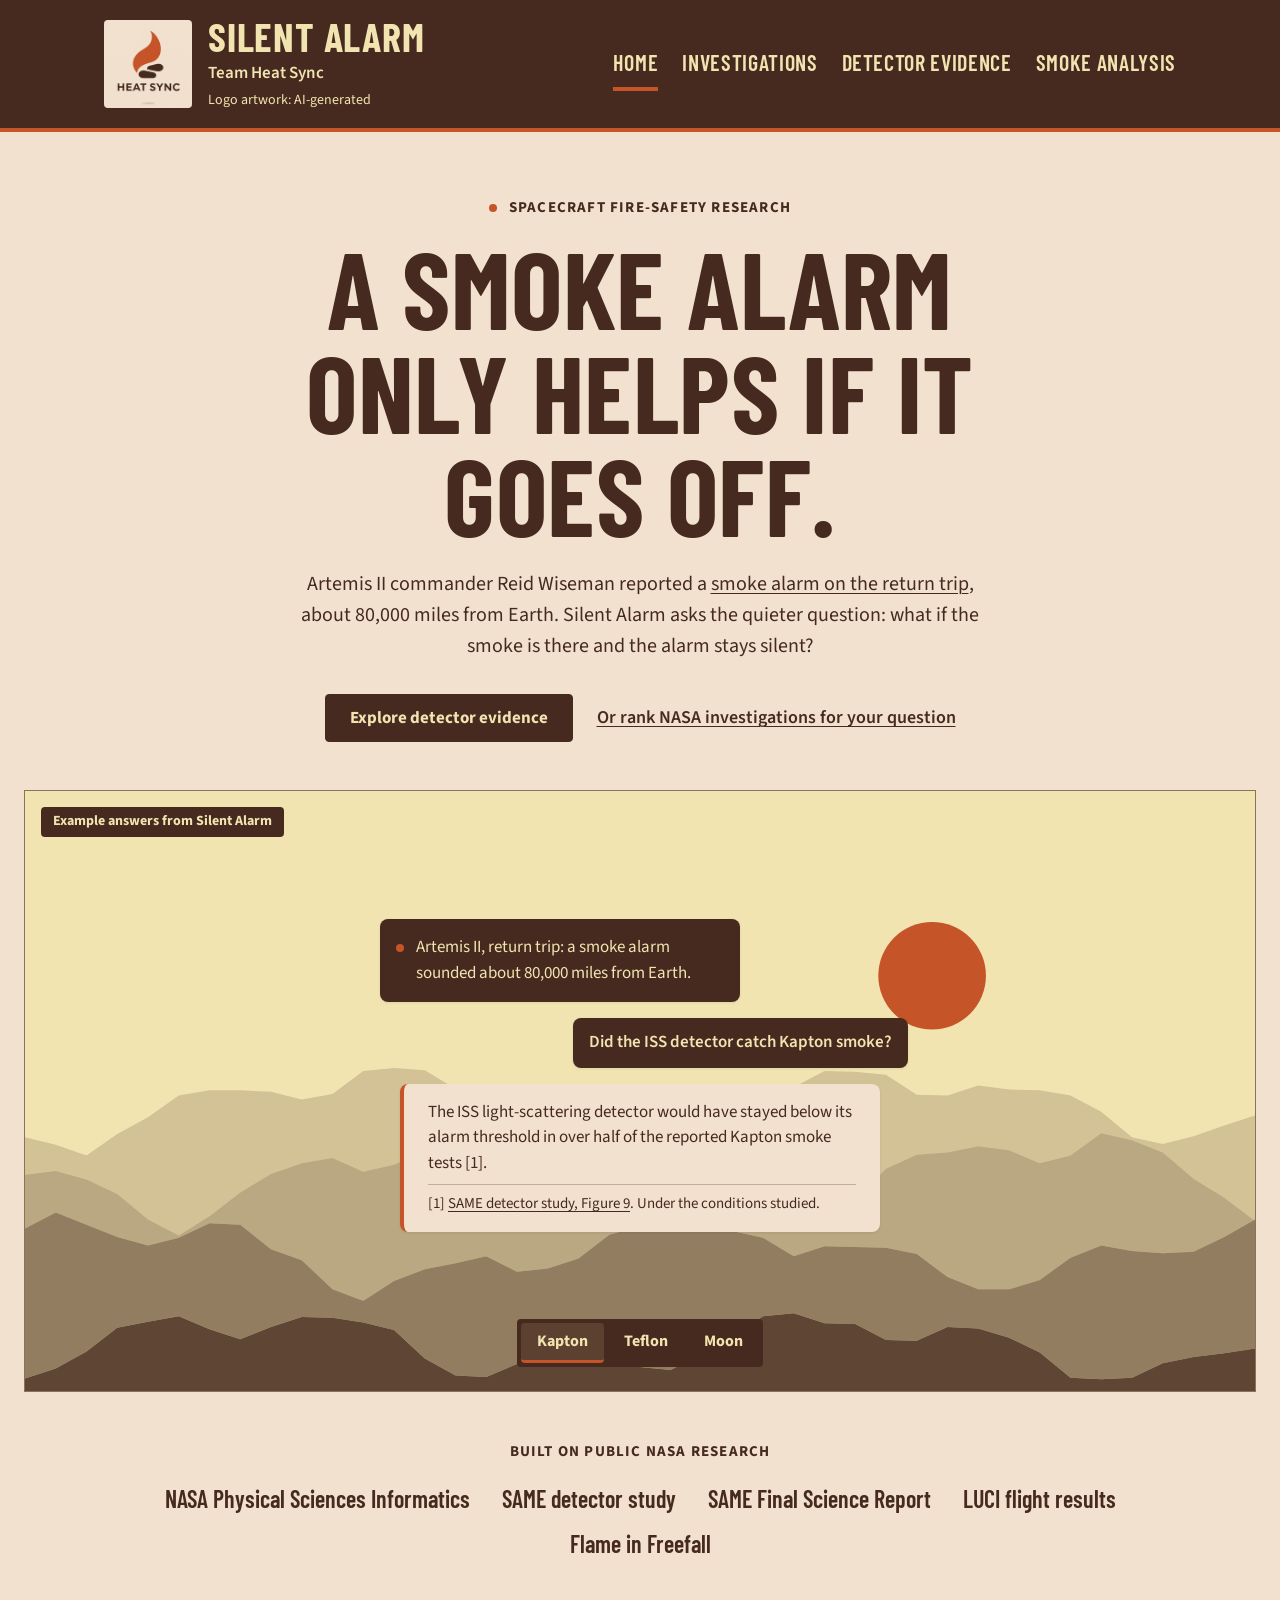
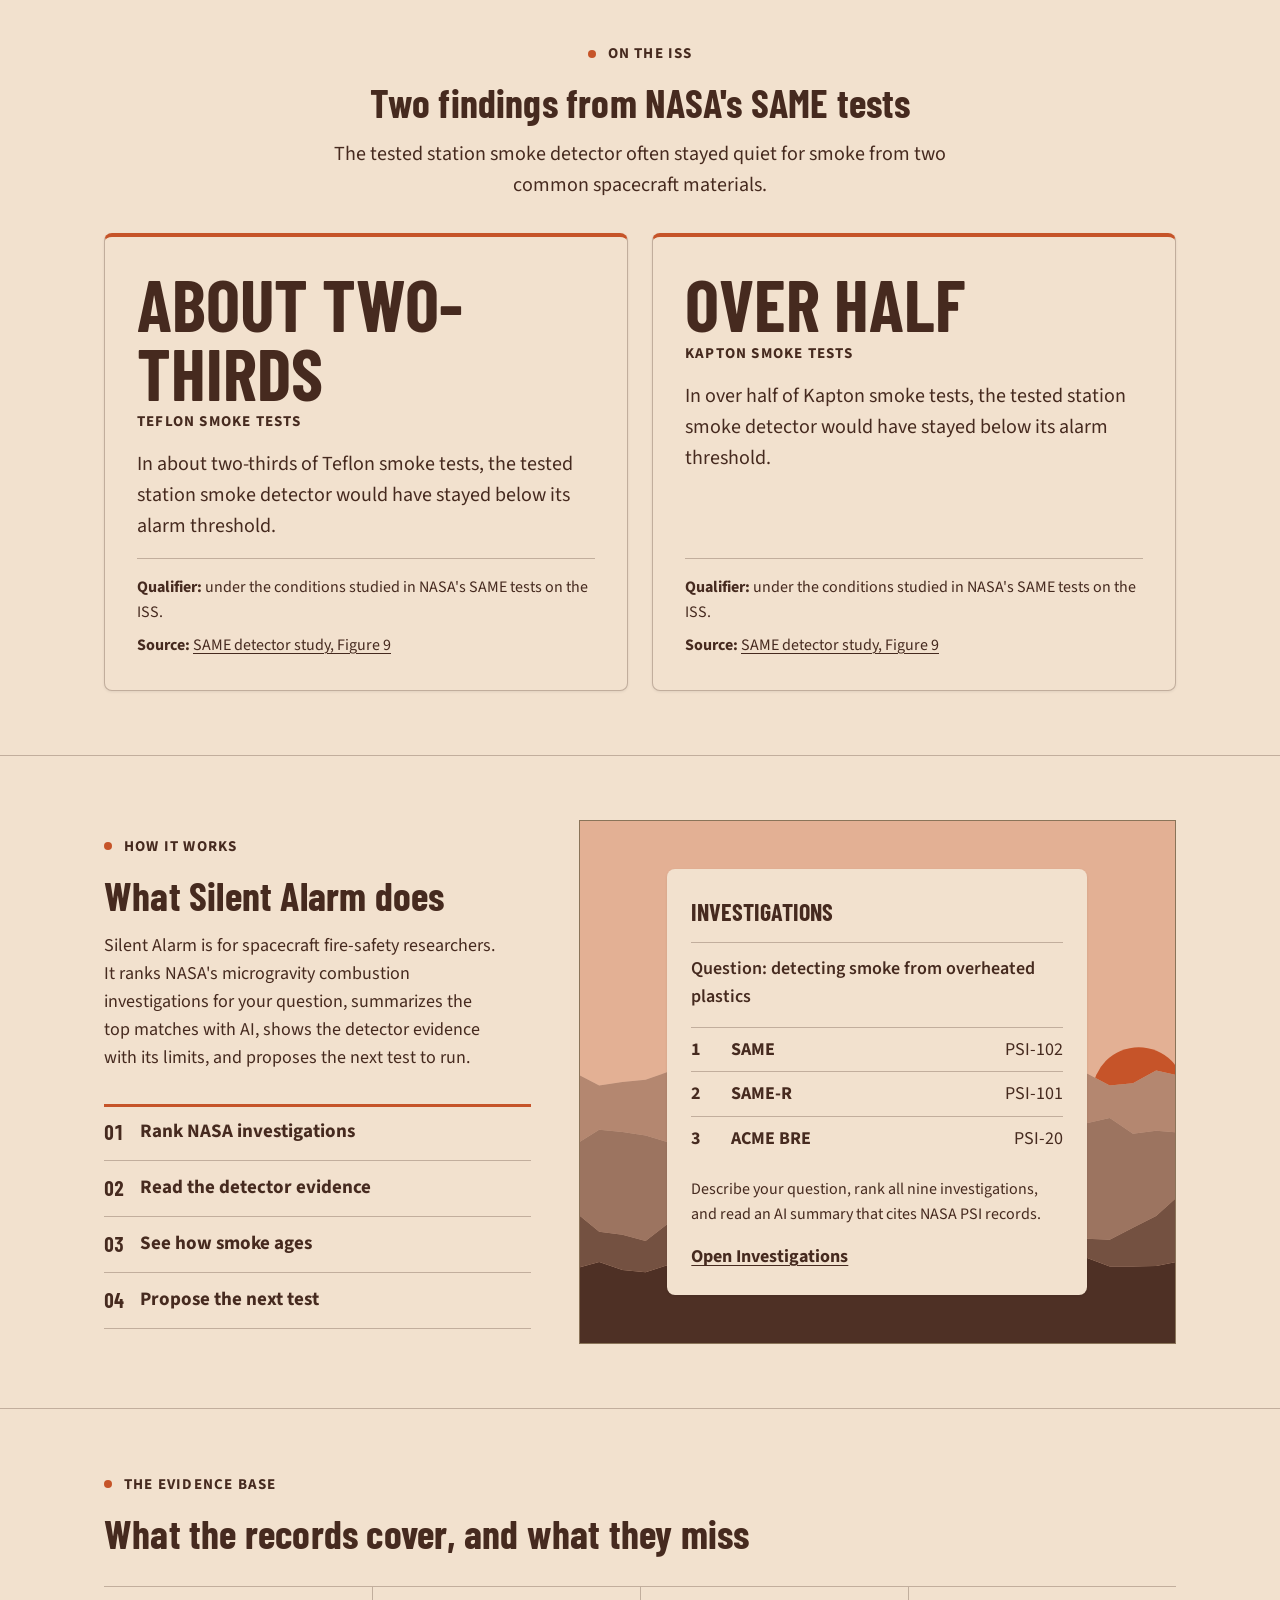
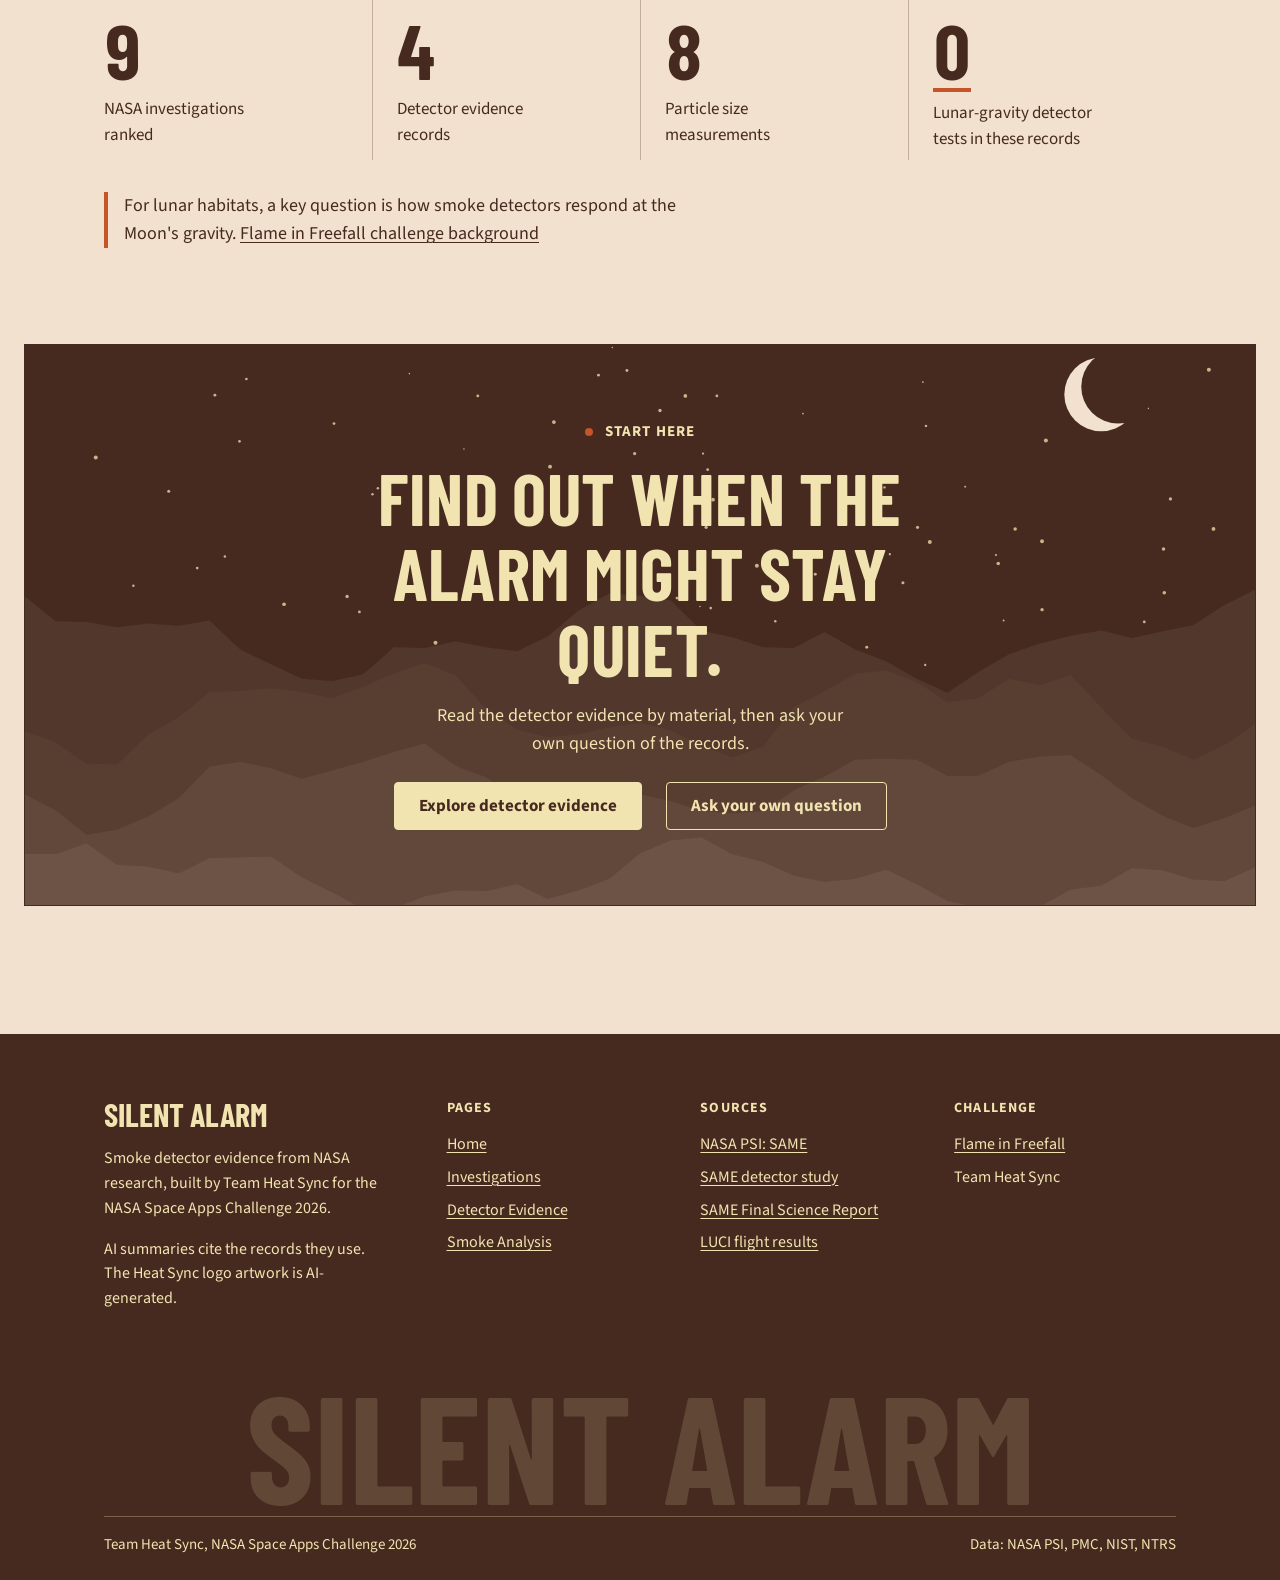
==== commit 5487e30d: "Make website better looking FINAL" ====
--- a/public/index.html
+++ b/public/index.html
@@ -5,301 +5,262 @@
   <meta charset="UTF-8">
   <meta name="viewport" content="width=device-width, initial-scale=1">
   <title>Silent Alarm</title>
-  <style>
-    body {
-      max-width: 700px;
-      margin: 40px auto;
-      padding: 0 20px;
-      font-family: Arial, sans-serif;
-      line-height: 1.5;
-      background: #f4f6f8;
-      color: #17212b;
-    }
-
-    /* card styles */
-    article,
-    section {
-      margin-top: 20px;
-      padding: 20px;
-      background: white;
-      border: 1px solid #d2d9e0;
-      border-radius: 8px;
-    }
-
-    h2 {
-      margin-top: 0;
-    }
-
-    /* dropdown and button styles */
-    select,
-    button {
-      margin-left: 8px;
-      padding: 6px 12px;
-      font: inherit;
-      border: 1px solid #d2d9e0;
-      border-radius: 6px;
-      background: white;
-      color: inherit;
-    }
-
-    button {
-      cursor: pointer;
-    }
-
-    button:disabled {
-      cursor: not-allowed;
-      opacity: 0.6;
-    }
-
-    .particle-chart {
-      list-style: none;
-      padding: 0;
-    }
-
-    #download-particle-csv {
-      margin-left: 0;
-    }
-
-    .particle-chart li+li {
-      margin-top: 16px;
-    }
-
-    .particle-bar {
-      display: grid;
-      grid-template-columns: 5.5rem minmax(0, 1fr) 4rem;
-      gap: 8px;
-      align-items: center;
-      margin: 4px 0;
-    }
-
-    .particle-track {
-      height: 10px;
-      background: #e8edf2;
-      border-radius: 4px;
-    }
-
-    .particle-track span {
-      display: block;
-      height: 100%;
-      border-radius: inherit;
-      background: #237074;
-    }
-
-    .particle-bar.aged .particle-track span {
-      background: #9a4427;
-    }
-  </style>
+  <meta name="description" content="Silent Alarm by Team Heat Sync: NASA smoke detector evidence for spacecraft fire-safety researchers.">
+  <link rel="icon" type="image/png" href="./heat-sync-logo.png">
+  <link rel="preconnect" href="https://fonts.googleapis.com">
+  <link rel="preconnect" href="https://fonts.gstatic.com" crossorigin>
+  <link rel="stylesheet" href="https://fonts.googleapis.com/css2?family=Barlow+Condensed:wght@500;600;700&family=Source+Sans+3:wght@400;600;700&display=swap">
+  <link rel="stylesheet" href="./styles.css?v=3">
 </head>
 
 <body>
-  <main>
-    <p>Team Heat Sync</p>
-    <h1>Silent Alarm</h1>
-    <p><strong>A smoke alarm only helps if it goes off.</strong></p>
-    <p>Artemis II commander Reid Wiseman reported a <a href="https://www.youtube.com/watch?v=_43Ei9eQVww&t=2783s">smoke alarm on the return trip</a>,
-      about 80,000 miles from Earth. In NASA's SAME tests on the ISS, the tested station smoke detector would have
-      stayed below its alarm threshold in about two-thirds of Teflon smoke tests
-      and over half of Kapton smoke tests, <a href="https://pmc.ncbi.nlm.nih.gov/articles/PMC7918997/#F9">under the conditions studied</a>.</p>
-    <p>Silent Alarm is for spacecraft fire-safety researchers. It ranks NASA's
-      microgravity combustion investigations for your question, summarizes the top
-      matches with AI, shows the detector evidence with its limits, and proposes
-      the next test to run.</p>
-    <p>For lunar habitats, a key question is how smoke detectors respond at the Moon's gravity.
-      <a href="https://www.spaceappschallenge.org/2026/challenges/flame-in-freefall/">Flame in Freefall challenge background</a></p>
-
-    <section aria-labelledby="inv-title">
-      <h2 id="inv-title">Which NASA investigations matter for my question?</h2>
-      <label for="inv-question">Question</label>
-      <input id="inv-question" size="45" placeholder="e.g. detecting smoke from overheated plastics">
-      <button id="inv-rank" type="button">Rank investigations</button>
-      <p id="inv-status" role="status"></p>
-      <p id="inv-answer-status" role="status"></p>
-      <p id="inv-answer" hidden></p>
-      <ol id="inv-results"></ol>
-    </section>
-    <h2>Detector evidence by material</h2>
-    <!-- dropdown and download button -->
-    <label for="material">Material</label>
-    <select id="material" disabled>
-      <option value="Teflon">Teflon</option>
-      <option value="Kapton">Kapton</option>
-    </select>
-    <button id="download-csv" type="button" disabled>Download CSV</button>
-
-    <p id="status" role="status">Loading evidence...</p>
-
-    <!-- result cards -->
-    <article id="detector-card" hidden>
-      <h2 id="detector-name"></h2>
-      <p id="detector-result"></p>
-      <p id="detector-limit"></p>
-      <a id="detector-source">See Figure 9 in the study</a>
-    </article>
-
-    <article id="test-card" hidden>
-      <h2>NASA SAME Test Conditions</h2>
-      <p id="test-conditions"></p>
-      <p id="test-limit"></p>
-      <a id="test-source">See the NASA experiment record</a>
-    </article>
-
-    <section aria-labelledby="analysis-title">
-      <h2 id="analysis-title">Explore the evidence</h2>
-      <p>
-        <label for="analysis-question">Question</label>
-        <select id="analysis-question">
-          <option value="detector_response">How did the detector respond?</option>
-          <option value="compare_detectors">How did the ISS and Shuttle detectors compare?</option>
-          <option value="test_conditions">What conditions did NASA report?</option>
-        </select>
-      </p>
-      <p>
-        <label for="analysis-environment">Environment</label>
-        <select id="analysis-environment">
-          <option value="microgravity">ISS microgravity</option>
-          <option value="moon">Moon gravity</option>
-        </select>
-      </p>
-      <button id="analyze" type="button" disabled>Rank evidence</button>
-      <p id="analysis-status" role="status"></p>
-      <div id="moon-context" hidden>
-        <p><strong>Related NASA research</strong> The Lunar Combustion Investigation measured how flames spread
-          on cotton-fiberglass fabric and acrylic in simulated lunar gravity. Its measurements describe
-          material flammability. <a href="https://ntrs.nasa.gov/citations/20250010653">See the LUCI flight results</a>.</p>
-        <p><strong>Proposed lunar follow-up</strong> Compare the same smoke detector and selected material
-          in microgravity and simulated lunar gravity. Match airflow, smoke aging time, oxygen concentration,
-          and pressure. Record the detector signal and whether and when it alarms.</p>
-      </div>
-      <ol id="analysis-results" aria-label="Ranked evidence"></ol>
-      <p id="follow-up-test" hidden>
-        Proposed test: Compare the ISS and Shuttle detector types with the same
-        Teflon smoke exposure, airflow, and smoke aging time. That would help
-        isolate how the detector type affects the response.
-      </p>
-
-      <h3>Ask your own question</h3>
-      <label for="ask-question">Question</label>
-      <input id="ask-question" size="45" placeholder="e.g. Did the ISS detector catch Kapton smoke?">
-      <button id="ask-button" type="button">Ask the evidence</button>
-      <p id="ask-status" role="status"></p>
-      <p id="ask-answer" hidden></p>
-      <ol id="ask-sources"></ol>
-    </section>
-
-    <section aria-labelledby="particle-title">
-      <h2 id="particle-title">How smoke particles change as they age</h2>
-      <p>NASA's SAME flight tests reported the arithmetic mean smoke particle diameter
-        at baseline and after aging. All bars use the same 0 to 450 nm scale.</p>
-      <button id="download-particle-csv" type="button" disabled>Download particle size CSV</button>
-      <p id="particle-status" role="status"></p>
-      <ul id="particle-chart" class="particle-chart" role="list"
-        aria-label="Arithmetic mean particle diameter by material"></ul>
-      <p>The reported mean diameter was larger after aging for all four materials.
-        Matching smoke age would make a follow-up detector comparison easier to interpret.
-        The detector study describes the alarm thresholds separately.</p>
-      <p><a href="https://tsapps.nist.gov/publication/get_pdf.cfm?pub_id=904707#page=25">See SAME Final Science Report,
-          Table 1</a></p>
+  <a class="skip-link" href="#main">Skip to content</a>
+
+  <header class="masthead">
+    <div class="wrap masthead-inner">
+      <a class="brand" href="./">
+        <img class="brand-logo" src="./heat-sync-logo.png" width="88" height="88"
+          alt="Heat Sync logo: an orange flame above two dark stones, with the words Heat Sync">
+        <span class="brand-text">
+          <span class="brand-name">Silent Alarm</span>
+          <span class="brand-team">Team Heat Sync</span>
+          <span class="brand-credit">Logo artwork: AI-generated</span>
+        </span>
+      </a>
+      <nav class="site-nav" aria-label="Main">
+        <ul>
+          <li><a href="./" aria-current="page">Home</a></li>
+          <li><a href="./investigations.html">Investigations</a></li>
+          <li><a href="./detector-evidence.html">Detector Evidence</a></li>
+          <li><a href="./smoke-analysis.html">Smoke Analysis</a></li>
+        </ul>
+      </nav>
+    </div>
+  </header>
+
+  <main id="main" tabindex="-1">
+    <section class="hero" aria-labelledby="home-title">
+      <div class="wrap hero-copy">
+        <p class="kicker rise">Spacecraft fire-safety research</p>
+        <h1 id="home-title" class="rise">A smoke alarm only helps if it goes off.</h1>
+        <p class="lede rise">Artemis II commander Reid Wiseman reported a
+          <a href="https://www.youtube.com/watch?v=_43Ei9eQVww&amp;t=2783s">smoke alarm on the return trip</a>,
+          about 80,000 miles from Earth. Silent Alarm asks the quieter question: what if the smoke is there and
+          the alarm stays silent?</p>
+        <div class="actions rise">
+          <a class="button" href="./detector-evidence.html">Explore detector evidence</a>
+          <a class="text-link" href="./investigations.html">Or rank NASA investigations for your question</a>
+        </div>
+      </div>
+
+      <div class="wrap-wide rise rise-late">
+        <figure class="vista hero-vista" aria-labelledby="hero-caption">
+          <svg class="scene" viewBox="0 0 1600 900" preserveAspectRatio="xMidYMid slice" aria-hidden="true" focusable="false"><rect width="1600" height="900" fill="#F2E4B1"/><circle cx="1180" cy="300" r="70" fill="#C65429" opacity="1"/><path d="M0 900 L0 510 L40 520 L80 534 L120 506 L160 484 L200 456 L240 449 L280 449 L320 451 L360 461 L400 454 L440 424 L480 420 L520 423 L560 447 L600 489 L640 501 L680 512 L720 493 L760 488 L800 483 L840 501 L880 522 L920 500 L960 489 L1000 445 L1040 424 L1080 425 L1120 429 L1160 455 L1200 456 L1240 443 L1280 448 L1320 449 L1360 456 L1400 477 L1440 510 L1480 519 L1520 509 L1560 495 L1600 482 L1600 900 Z" fill="#F2E4B1"/><path d="M0 900 L0 510 L40 520 L80 534 L120 506 L160 484 L200 456 L240 449 L280 449 L320 451 L360 461 L400 454 L440 424 L480 420 L520 423 L560 447 L600 489 L640 501 L680 512 L720 493 L760 488 L800 483 L840 501 L880 522 L920 500 L960 489 L1000 445 L1040 424 L1080 425 L1120 429 L1160 455 L1200 456 L1240 443 L1280 448 L1320 449 L1360 456 L1400 477 L1440 510 L1480 519 L1520 509 L1560 495 L1600 482 L1600 900 Z" fill="#462A1F" opacity="0.18"/><path d="M0 900 L0 559 L40 554 L80 565 L120 584 L160 617 L200 638 L240 613 L280 582 L320 558 L360 544 L400 537 L440 555 L480 546 L520 528 L560 517 L600 503 L640 510 L680 535 L720 569 L760 584 L800 597 L840 577 L880 573 L920 586 L960 595 L1000 611 L1040 608 L1080 593 L1120 551 L1160 533 L1200 530 L1240 522 L1280 527 L1320 544 L1360 534 L1400 505 L1440 514 L1480 530 L1520 564 L1560 589 L1600 619 L1600 900 Z" fill="#F2E4B1"/><path d="M0 900 L0 559 L40 554 L80 565 L120 584 L160 617 L200 638 L240 613 L280 582 L320 558 L360 544 L400 537 L440 555 L480 546 L520 528 L560 517 L600 503 L640 510 L680 535 L720 569 L760 584 L800 597 L840 577 L880 573 L920 586 L960 595 L1000 611 L1040 608 L1080 593 L1120 551 L1160 533 L1200 530 L1240 522 L1280 527 L1320 544 L1360 534 L1400 505 L1440 514 L1480 530 L1520 564 L1560 589 L1600 619 L1600 900 Z" fill="#462A1F" opacity="0.32"/><path d="M0 900 L0 629 L40 608 L80 624 L120 640 L160 651 L200 641 L240 622 L280 624 L320 656 L360 670 L400 708 L440 723 L480 697 L520 682 L560 674 L600 665 L640 685 L680 681 L720 668 L760 637 L800 626 L840 596 L880 612 L920 632 L960 641 L1000 665 L1040 652 L1080 653 L1120 654 L1160 662 L1200 692 L1240 708 L1280 708 L1320 696 L1360 667 L1400 651 L1440 658 L1480 661 L1520 659 L1560 640 L1600 617 L1600 900 Z" fill="#F2E4B1"/><path d="M0 900 L0 629 L40 608 L80 624 L120 640 L160 651 L200 641 L240 622 L280 624 L320 656 L360 670 L400 708 L440 723 L480 697 L520 682 L560 674 L600 665 L640 685 L680 681 L720 668 L760 637 L800 626 L840 596 L880 612 L920 632 L960 641 L1000 665 L1040 652 L1080 653 L1120 654 L1160 662 L1200 692 L1240 708 L1280 708 L1320 696 L1360 667 L1400 651 L1440 658 L1480 661 L1520 659 L1560 640 L1600 617 L1600 900 Z" fill="#462A1F" opacity="0.55"/><path d="M0 900 L0 824 L40 811 L80 789 L120 758 L160 750 L200 743 L240 760 L280 773 L320 757 L360 744 L400 745 L440 751 L480 761 L520 798 L560 820 L600 822 L640 805 L680 792 L720 798 L760 806 L800 809 L840 813 L880 792 L920 771 L960 743 L1000 739 L1040 752 L1080 753 L1120 774 L1160 775 L1200 757 L1240 759 L1280 771 L1320 790 L1360 823 L1400 825 L1440 823 L1480 804 L1520 796 L1560 791 L1600 785 L1600 900 Z" fill="#F2E4B1"/><path d="M0 900 L0 824 L40 811 L80 789 L120 758 L160 750 L200 743 L240 760 L280 773 L320 757 L360 744 L400 745 L440 751 L480 761 L520 798 L560 820 L600 822 L640 805 L680 792 L720 798 L760 806 L800 809 L840 813 L880 792 L920 771 L960 743 L1000 739 L1040 752 L1080 753 L1120 774 L1160 775 L1200 757 L1240 759 L1280 771 L1320 790 L1360 823 L1400 825 L1440 823 L1480 804 L1520 796 L1560 791 L1600 785 L1600 900 Z" fill="#462A1F" opacity="0.85"/></svg>
+          <p class="vista-tag">Example answers from Silent Alarm</p>
+          <div class="hero-chat">
+            <p class="bubble bubble-alert"><span class="bubble-dot" aria-hidden="true"></span>
+              <span>Artemis II, return trip: a smoke alarm sounded about 80,000 miles from Earth.</span></p>
+            <p class="bubble bubble-question" id="scene-question">Did the ISS detector catch Kapton smoke?</p>
+            <div class="bubble bubble-answer" id="scene-answer" aria-live="polite">
+              <p id="scene-answer-text">The ISS light-scattering detector would have stayed below its alarm threshold in over half of the reported Kapton smoke tests [1].</p>
+              <p class="bubble-source" id="scene-answer-source">[1] <a href="https://pmc.ncbi.nlm.nih.gov/articles/PMC7918997/#F9">SAME detector study, Figure 9</a>. Under the conditions studied.</p>
+            </div>
+          </div>
+          <div class="scene-chips" role="group" aria-label="Example questions">
+            <button type="button" class="scene-chip" data-scene="kapton" aria-pressed="true">Kapton</button>
+            <button type="button" class="scene-chip" data-scene="teflon" aria-pressed="false">Teflon</button>
+            <button type="button" class="scene-chip" data-scene="moon" aria-pressed="false">Moon</button>
+          </div>
+          <figcaption id="hero-caption" class="visually-hidden">Example questions and cited answers from the Silent Alarm tools.</figcaption>
+        </figure>
+      </div>
+    </section>
+
+    <section class="sources" aria-labelledby="sources-title">
+      <div class="wrap">
+        <p id="sources-title" class="sources-label">Built on public NASA research</p>
+        <ul class="sources-row">
+          <li><a href="https://psi.nasa.gov/physci/repo/data/investigations/PSI-102">NASA Physical Sciences Informatics</a></li>
+          <li><a href="https://pmc.ncbi.nlm.nih.gov/articles/PMC7918997/#F9">SAME detector study</a></li>
+          <li><a href="https://tsapps.nist.gov/publication/get_pdf.cfm?pub_id=904707#page=25">SAME Final Science Report</a></li>
+          <li><a href="https://ntrs.nasa.gov/citations/20250010653">LUCI flight results</a></li>
+          <li><a href="https://www.spaceappschallenge.org/2026/challenges/flame-in-freefall/">Flame in Freefall</a></li>
+        </ul>
+      </div>
+    </section>
+
+    <section class="section-pad" aria-labelledby="findings-title">
+      <div class="wrap">
+        <div class="statement">
+          <p class="kicker">On the ISS</p>
+          <h2 id="findings-title">Two findings from NASA's SAME tests</h2>
+          <p class="lede">The tested station smoke detector often stayed quiet for smoke from two common spacecraft materials.</p>
+        </div>
+        <div class="findings">
+          <article class="card finding rule-top" aria-labelledby="teflon-figure">
+            <p class="finding-figure" id="teflon-figure">About two-thirds</p>
+            <p class="finding-material">Teflon smoke tests</p>
+            <p class="finding-text">In about two-thirds of Teflon smoke tests, the tested station smoke detector
+              would have stayed below its alarm threshold.</p>
+            <div class="finding-meta">
+              <p><strong>Qualifier:</strong> under the conditions studied in NASA's SAME tests on the ISS.</p>
+              <p><strong>Source:</strong> <a href="https://pmc.ncbi.nlm.nih.gov/articles/PMC7918997/#F9">SAME detector study, Figure 9</a></p>
+            </div>
+          </article>
+          <article class="card finding rule-top" aria-labelledby="kapton-figure">
+            <p class="finding-figure" id="kapton-figure">Over half</p>
+            <p class="finding-material">Kapton smoke tests</p>
+            <p class="finding-text">In over half of Kapton smoke tests, the tested station smoke detector
+              would have stayed below its alarm threshold.</p>
+            <div class="finding-meta">
+              <p><strong>Qualifier:</strong> under the conditions studied in NASA's SAME tests on the ISS.</p>
+              <p><strong>Source:</strong> <a href="https://pmc.ncbi.nlm.nih.gov/articles/PMC7918997/#F9">SAME detector study, Figure 9</a></p>
+            </div>
+          </article>
+        </div>
+      </div>
+    </section>
+
+    <section class="section-pad how" aria-labelledby="how-title">
+      <div class="wrap how-grid">
+        <div>
+          <p class="kicker">How it works</p>
+          <h2 id="how-title">What Silent Alarm does</h2>
+          <p class="how-text">Silent Alarm is for spacecraft fire-safety researchers. It ranks NASA's
+            microgravity combustion investigations for your question, summarizes the top
+            matches with AI, shows the detector evidence with its limits, and proposes
+            the next test to run.</p>
+          <div class="steps" role="tablist" aria-label="Silent Alarm tools" aria-orientation="vertical">
+            <button type="button" class="step" role="tab" id="step-1" aria-controls="panel-1" aria-selected="true">
+              <span class="step-num">01</span><span class="step-title">Rank NASA investigations</span></button>
+            <button type="button" class="step" role="tab" id="step-2" aria-controls="panel-2" aria-selected="false" tabindex="-1">
+              <span class="step-num">02</span><span class="step-title">Read the detector evidence</span></button>
+            <button type="button" class="step" role="tab" id="step-3" aria-controls="panel-3" aria-selected="false" tabindex="-1">
+              <span class="step-num">03</span><span class="step-title">See how smoke ages</span></button>
+            <button type="button" class="step" role="tab" id="step-4" aria-controls="panel-4" aria-selected="false" tabindex="-1">
+              <span class="step-num">04</span><span class="step-title">Propose the next test</span></button>
+          </div>
+        </div>
+
+        <div class="vista how-vista">
+          <svg class="scene" viewBox="0 0 1600 900" preserveAspectRatio="xMidYMid slice" aria-hidden="true" focusable="false"><rect width="1600" height="900" fill="#F2E1CE"/><rect width="1600" height="900" fill="#C65429" opacity="0.35"/><circle cx="1250" cy="470" r="80" fill="#C65429" opacity="1"/><path d="M0 900 L0 486 L40 518 L80 523 L120 530 L160 496 L200 464 L240 449 L280 435 L320 456 L360 450 L400 446 L440 432 L480 431 L520 422 L560 445 L600 463 L640 502 L680 501 L720 496 L760 495 L800 498 L840 491 L880 516 L920 518 L960 506 L1000 470 L1040 430 L1080 431 L1120 438 L1160 435 L1200 456 L1240 452 L1280 430 L1320 439 L1360 447 L1400 476 L1440 493 L1480 515 L1520 512 L1560 504 L1600 482 L1600 900 Z" fill="#F2E1CE"/><path d="M0 900 L0 486 L40 518 L80 523 L120 530 L160 496 L200 464 L240 449 L280 435 L320 456 L360 450 L400 446 L440 432 L480 431 L520 422 L560 445 L600 463 L640 502 L680 501 L720 496 L760 495 L800 498 L840 491 L880 516 L920 518 L960 506 L1000 470 L1040 430 L1080 431 L1120 438 L1160 435 L1200 456 L1240 452 L1280 430 L1320 439 L1360 447 L1400 476 L1440 493 L1480 515 L1520 512 L1560 504 L1600 482 L1600 900 Z" fill="#C65429" opacity="0.35"/><path d="M0 900 L0 486 L40 518 L80 523 L120 530 L160 496 L200 464 L240 449 L280 435 L320 456 L360 450 L400 446 L440 432 L480 431 L520 422 L560 445 L600 463 L640 502 L680 501 L720 496 L760 495 L800 498 L840 491 L880 516 L920 518 L960 506 L1000 470 L1040 430 L1080 431 L1120 438 L1160 435 L1200 456 L1240 452 L1280 430 L1320 439 L1360 447 L1400 476 L1440 493 L1480 515 L1520 512 L1560 504 L1600 482 L1600 900 Z" fill="#462A1F" opacity="0.3"/><path d="M0 900 L0 563 L40 577 L80 598 L120 624 L160 639 L200 627 L240 593 L280 557 L320 532 L360 536 L400 542 L440 554 L480 544 L520 512 L560 501 L600 501 L640 525 L680 571 L720 584 L760 595 L800 581 L840 581 L880 591 L920 592 L960 616 L1000 624 L1040 597 L1080 569 L1120 538 L1160 521 L1200 512 L1240 539 L1280 534 L1320 537 L1360 520 L1400 517 L1440 524 L1480 573 L1520 594 L1560 623 L1600 616 L1600 900 Z" fill="#F2E1CE"/><path d="M0 900 L0 563 L40 577 L80 598 L120 624 L160 639 L200 627 L240 593 L280 557 L320 532 L360 536 L400 542 L440 554 L480 544 L520 512 L560 501 L600 501 L640 525 L680 571 L720 584 L760 595 L800 581 L840 581 L880 591 L920 592 L960 616 L1000 624 L1040 597 L1080 569 L1120 538 L1160 521 L1200 512 L1240 539 L1280 534 L1320 537 L1360 520 L1400 517 L1440 524 L1480 573 L1520 594 L1560 623 L1600 616 L1600 900 Z" fill="#C65429" opacity="0.35"/><path d="M0 900 L0 563 L40 577 L80 598 L120 624 L160 639 L200 627 L240 593 L280 557 L320 532 L360 536 L400 542 L440 554 L480 544 L520 512 L560 501 L600 501 L640 525 L680 571 L720 584 L760 595 L800 581 L840 581 L880 591 L920 592 L960 616 L1000 624 L1040 597 L1080 569 L1120 538 L1160 521 L1200 512 L1240 539 L1280 534 L1320 537 L1360 520 L1400 517 L1440 524 L1480 573 L1520 594 L1560 623 L1600 616 L1600 900 Z" fill="#462A1F" opacity="0.45"/><path d="M0 900 L0 620 L40 634 L80 650 L120 651 L160 645 L200 640 L240 650 L280 675 L320 708 L360 713 L400 724 L440 693 L480 670 L520 654 L560 667 L600 668 L640 678 L680 642 L720 617 L760 599 L800 607 L840 618 L880 653 L920 667 L960 674 L1000 669 L1040 656 L1080 675 L1120 695 L1160 720 L1200 722 L1240 701 L1280 681 L1320 645 L1360 638 L1400 645 L1440 656 L1480 642 L1520 632 L1560 606 L1600 613 L1600 900 Z" fill="#F2E1CE"/><path d="M0 900 L0 620 L40 634 L80 650 L120 651 L160 645 L200 640 L240 650 L280 675 L320 708 L360 713 L400 724 L440 693 L480 670 L520 654 L560 667 L600 668 L640 678 L680 642 L720 617 L760 599 L800 607 L840 618 L880 653 L920 667 L960 674 L1000 669 L1040 656 L1080 675 L1120 695 L1160 720 L1200 722 L1240 701 L1280 681 L1320 645 L1360 638 L1400 645 L1440 656 L1480 642 L1520 632 L1560 606 L1600 613 L1600 900 Z" fill="#C65429" opacity="0.35"/><path d="M0 900 L0 620 L40 634 L80 650 L120 651 L160 645 L200 640 L240 650 L280 675 L320 708 L360 713 L400 724 L440 693 L480 670 L520 654 L560 667 L600 668 L640 678 L680 642 L720 617 L760 599 L800 607 L840 618 L880 653 L920 667 L960 674 L1000 669 L1040 656 L1080 675 L1120 695 L1160 720 L1200 722 L1240 701 L1280 681 L1320 645 L1360 638 L1400 645 L1440 656 L1480 642 L1520 632 L1560 606 L1600 613 L1600 900 Z" fill="#462A1F" opacity="0.7"/><path d="M0 900 L0 793 L40 800 L80 817 L120 829 L160 820 L200 799 L240 777 L280 771 L320 760 L360 774 L400 778 L440 765 L480 752 L520 735 L560 738 L600 751 L640 786 L680 799 L720 806 L760 797 L800 802 L840 795 L880 799 L920 813 L960 817 L1000 801 L1040 787 L1080 749 L1120 735 L1160 753 L1200 768 L1240 768 L1280 767 L1320 759 L1360 750 L1400 756 L1440 786 L1480 810 L1520 820 L1560 817 L1600 807 L1600 900 Z" fill="#F2E1CE"/><path d="M0 900 L0 793 L40 800 L80 817 L120 829 L160 820 L200 799 L240 777 L280 771 L320 760 L360 774 L400 778 L440 765 L480 752 L520 735 L560 738 L600 751 L640 786 L680 799 L720 806 L760 797 L800 802 L840 795 L880 799 L920 813 L960 817 L1000 801 L1040 787 L1080 749 L1120 735 L1160 753 L1200 768 L1240 768 L1280 767 L1320 759 L1360 750 L1400 756 L1440 786 L1480 810 L1520 820 L1560 817 L1600 807 L1600 900 Z" fill="#C65429" opacity="0.35"/><path d="M0 900 L0 793 L40 800 L80 817 L120 829 L160 820 L200 799 L240 777 L280 771 L320 760 L360 774 L400 778 L440 765 L480 752 L520 735 L560 738 L600 751 L640 786 L680 799 L720 806 L760 797 L800 802 L840 795 L880 799 L920 813 L960 817 L1000 801 L1040 787 L1080 749 L1120 735 L1160 753 L1200 768 L1240 768 L1280 767 L1320 759 L1360 750 L1400 756 L1440 786 L1480 810 L1520 820 L1560 817 L1600 807 L1600 900 Z" fill="#462A1F" opacity="0.95"/></svg>
+          <div class="app-card">
+            <div id="panel-1" class="app-panel" role="tabpanel" aria-labelledby="step-1" tabindex="0">
+              <p class="app-head">Investigations</p>
+              <p class="app-q">Question: detecting smoke from overheated plastics</p>
+              <ol class="app-rank">
+                <li><b>SAME</b><span>PSI-102</span></li>
+                <li><b>SAME-R</b><span>PSI-101</span></li>
+                <li><b>ACME BRE</b><span>PSI-20</span></li>
+              </ol>
+              <p class="app-note">Describe your question, rank all nine investigations, and read an AI summary that cites NASA PSI records.</p>
+              <a class="app-link" href="./investigations.html">Open Investigations</a>
+            </div>
+            <div id="panel-2" class="app-panel" role="tabpanel" aria-labelledby="step-2" tabindex="0" hidden>
+              <p class="app-head">Detector Evidence: Teflon</p>
+              <p class="app-big">The tested detector would have stayed below its alarm threshold in approximately two-thirds of the reported Teflon smoke tests.</p>
+              <p class="app-note"><b>Limitation:</b> this result applies to the conditions that were tested in the study.</p>
+              <a class="app-link" href="./detector-evidence.html">Open Detector Evidence</a>
+            </div>
+            <div id="panel-3" class="app-panel" role="tabpanel" aria-labelledby="step-3" tabindex="0" hidden>
+              <p class="app-head">Mean particle diameter</p>
+              <div class="app-bars">
+                <p><span>Kapton</span><i style="width: 23%"></i><b>105 nm</b></p>
+                <p class="aged"><span>Aged 720 s</span><i style="width: 41%"></i><b>186 nm</b></p>
+                <p><span>Silicone</span><i style="width: 57%"></i><b>257 nm</b></p>
+                <p class="aged"><span>Aged 720 s</span><i style="width: 94%"></i><b>422 nm</b></p>
+              </div>
+              <p class="app-note">SAME Final Science Report, Table 1. Particles grew with age for all four materials.</p>
+              <a class="app-link" href="./smoke-analysis.html">Open Smoke Analysis</a>
+            </div>
+            <div id="panel-4" class="app-panel" role="tabpanel" aria-labelledby="step-4" tabindex="0" hidden>
+              <p class="app-head">Proposed lunar follow-up</p>
+              <p class="app-big">Compare the same smoke detector and selected material in microgravity and simulated lunar gravity.</p>
+              <p class="app-note">Match airflow, smoke aging time, oxygen concentration, and pressure. Record the detector signal and whether and when it alarms.</p>
+              <a class="app-link" href="./smoke-analysis.html">Explore the evidence</a>
+            </div>
+          </div>
+        </div>
+      </div>
+    </section>
+
+    <section class="section-pad" aria-labelledby="numbers-title">
+      <div class="wrap">
+        <p class="kicker">The evidence base</p>
+        <h2 id="numbers-title">What the records cover, and what they miss</h2>
+        <dl class="stat-grid">
+          <div class="stat"><dt>NASA investigations ranked</dt><dd>9</dd></div>
+          <div class="stat"><dt>Detector evidence records</dt><dd>4</dd></div>
+          <div class="stat"><dt>Particle size measurements</dt><dd>8</dd></div>
+          <div class="stat stat-gap"><dt>Lunar-gravity detector tests in these records</dt><dd>0</dd></div>
+        </dl>
+        <p class="callout">For lunar habitats, a key question is how smoke detectors respond at the Moon's gravity.
+          <a href="https://www.spaceappschallenge.org/2026/challenges/flame-in-freefall/">Flame in Freefall challenge background</a></p>
+      </div>
+    </section>
+
+    <section class="cta" aria-labelledby="cta-title">
+      <div class="wrap-wide">
+        <div class="vista cta-vista">
+          <svg class="scene" viewBox="0 0 1600 900" preserveAspectRatio="xMidYMid slice" aria-hidden="true" focusable="false"><rect width="1600" height="900" fill="#462A1F"/><g fill="#F2E4B1" opacity=".75"><circle cx="19" cy="32" r="2.6"/><circle cx="1118" cy="271" r="1.6"/><circle cx="746" cy="125" r="1.9"/><circle cx="1168" cy="134" r="1.2"/><circle cx="1223" cy="270" r="1.3"/><circle cx="589" cy="152" r="1.9"/><circle cx="474" cy="509" r="1.4"/><circle cx="1404" cy="99" r="1.2"/><circle cx="247" cy="151" r="1.9"/><circle cx="1219" cy="39" r="2.5"/><circle cx="886" cy="323" r="2.1"/><circle cx="1546" cy="325" r="2.5"/><circle cx="1324" cy="21" r="1.3"/><circle cx="571" cy="221" r="1.0"/><circle cx="141" cy="399" r="1.6"/><circle cx="683" cy="244" r="2.5"/><circle cx="1125" cy="358" r="1.5"/><circle cx="570" cy="72" r="1.2"/><circle cx="1461" cy="168" r="1.3"/><circle cx="1012" cy="175" r="1.1"/><circle cx="1095" cy="479" r="1.9"/><circle cx="1323" cy="341" r="2.5"/><circle cx="187" cy="276" r="2.0"/><circle cx="1426" cy="499" r="2.3"/><circle cx="951" cy="501" r="2.5"/><circle cx="878" cy="426" r="1.0"/><circle cx="826" cy="171" r="2.2"/><circle cx="879" cy="393" r="2.6"/><circle cx="892" cy="428" r="1.7"/><circle cx="1028" cy="384" r="1.9"/><circle cx="500" cy="123" r="1.0"/><circle cx="39" cy="491" r="2.3"/><circle cx="1009" cy="7" r="2.0"/><circle cx="952" cy="373" r="2.6"/><circle cx="445" cy="513" r="2.0"/><circle cx="1288" cy="325" r="2.3"/><circle cx="223" cy="517" r="1.8"/><circle cx="907" cy="84" r="1.6"/><circle cx="337" cy="423" r="2.4"/><circle cx="1177" cy="342" r="2.6"/><circle cx="975" cy="383" r="2.5"/><circle cx="783" cy="119" r="1.9"/><circle cx="1273" cy="444" r="1.3"/><circle cx="888" cy="248" r="1.8"/><circle cx="288" cy="130" r="1.7"/><circle cx="764" cy="89" r="1.0"/><circle cx="277" cy="13" r="1.2"/><circle cx="1402" cy="511" r="1.1"/><circle cx="279" cy="211" r="1.8"/><circle cx="1172" cy="191" r="1.6"/><circle cx="1266" cy="370" r="2.3"/><circle cx="848" cy="415" r="1.7"/><circle cx="900" cy="152" r="1.8"/><circle cx="1242" cy="42" r="1.4"/><circle cx="1323" cy="430" r="2.2"/><circle cx="688" cy="186" r="2.5"/><circle cx="402" cy="188" r="1.8"/><circle cx="1328" cy="210" r="2.6"/><circle cx="882" cy="227" r="1.5"/><circle cx="859" cy="152" r="2.4"/><circle cx="916" cy="513" r="2.3"/><circle cx="793" cy="227" r="2.1"/><circle cx="1490" cy="286" r="2.1"/><circle cx="260" cy="361" r="1.6"/><circle cx="976" cy="445" r="1.6"/><circle cx="473" cy="47" r="2.1"/><circle cx="1171" cy="502" r="1.5"/><circle cx="415" cy="35" r="2.2"/><circle cx="1482" cy="408" r="2.3"/><circle cx="1540" cy="118" r="2.6"/><circle cx="452" cy="280" r="1.6"/><circle cx="1142" cy="395" r="2.0"/><circle cx="1161" cy="323" r="2.0"/><circle cx="435" cy="433" r="1.8"/><circle cx="224" cy="376" r="1.7"/><circle cx="895" cy="287" r="2.4"/><circle cx="1525" cy="80" r="1.2"/><circle cx="459" cy="272" r="1.6"/><circle cx="1456" cy="446" r="1.8"/><circle cx="1453" cy="145" r="1.8"/><circle cx="1481" cy="351" r="2.3"/><circle cx="534" cy="473" r="2.6"/><circle cx="1348" cy="1" r="1.3"/><circle cx="1204" cy="54" r="1.1"/><circle cx="1459" cy="141" r="1.9"/><circle cx="419" cy="413" r="2.2"/><circle cx="92" cy="232" r="2.6"/><circle cx="132" cy="44" r="1.6"/><circle cx="1263" cy="359" r="1.4"/><circle cx="796" cy="55" r="1.8"/></g><circle cx="1400" cy="150" r="48" fill="#F2E1CE" opacity="1"/><circle cx="1422" cy="140" r="48" fill="#462A1F"/><path d="M0 900 L0 413 L40 445 L80 446 L120 453 L160 448 L200 451 L240 444 L280 482 L320 501 L360 520 L400 523 L440 514 L480 479 L520 480 L560 471 L600 479 L640 484 L680 465 L720 431 L760 409 L800 412 L840 418 L880 457 L920 466 L960 479 L1000 480 L1040 459 L1080 482 L1120 497 L1160 520 L1200 538 L1240 511 L1280 488 L1320 474 L1360 464 L1400 457 L1440 467 L1480 458 L1520 450 L1560 424 L1600 404 L1600 900 Z" fill="#462A1F"/><path d="M0 900 L0 413 L40 445 L80 446 L120 453 L160 448 L200 451 L240 444 L280 482 L320 501 L360 520 L400 523 L440 514 L480 479 L520 480 L560 471 L600 479 L640 484 L680 465 L720 431 L760 409 L800 412 L840 418 L880 457 L920 466 L960 479 L1000 480 L1040 459 L1080 482 L1120 497 L1160 520 L1200 538 L1240 511 L1280 488 L1320 474 L1360 464 L1400 457 L1440 467 L1480 458 L1520 450 L1560 424 L1600 404 L1600 900 Z" fill="#F2E1CE" opacity="0.07"/><path d="M0 900 L0 588 L40 603 L80 630 L120 631 L160 592 L200 570 L240 537 L280 536 L320 532 L360 537 L400 545 L440 530 L480 513 L520 499 L560 515 L600 559 L640 586 L680 596 L720 592 L760 583 L800 577 L840 587 L880 607 L920 622 L960 608 L1000 557 L1040 536 L1080 513 L1120 509 L1160 524 L1200 550 L1240 545 L1280 520 L1320 528 L1360 515 L1400 557 L1440 598 L1480 608 L1520 625 L1560 606 L1600 579 L1600 900 Z" fill="#462A1F"/><path d="M0 900 L0 588 L40 603 L80 630 L120 631 L160 592 L200 570 L240 537 L280 536 L320 532 L360 537 L400 545 L440 530 L480 513 L520 499 L560 515 L600 559 L640 586 L680 596 L720 592 L760 583 L800 577 L840 587 L880 607 L920 622 L960 608 L1000 557 L1040 536 L1080 513 L1120 509 L1160 524 L1200 550 L1240 545 L1280 520 L1320 528 L1360 515 L1400 557 L1440 598 L1480 608 L1520 625 L1560 606 L1600 579 L1600 900 Z" fill="#F2E1CE" opacity="0.1"/><path d="M0 900 L0 670 L40 691 L80 723 L120 716 L160 699 L200 675 L240 634 L280 628 L320 636 L360 650 L400 639 L440 628 L480 615 L520 604 L560 633 L600 648 L640 675 L680 688 L720 697 L760 674 L800 670 L840 679 L880 692 L920 695 L960 692 L1000 665 L1040 647 L1080 625 L1120 624 L1160 625 L1200 646 L1240 646 L1280 628 L1320 621 L1360 619 L1400 645 L1440 675 L1480 698 L1520 714 L1560 701 L1600 685 L1600 900 Z" fill="#462A1F"/><path d="M0 900 L0 670 L40 691 L80 723 L120 716 L160 699 L200 675 L240 634 L280 628 L320 636 L360 650 L400 639 L440 628 L480 615 L520 604 L560 633 L600 648 L640 675 L680 688 L720 697 L760 674 L800 670 L840 679 L880 692 L920 695 L960 692 L1000 665 L1040 647 L1080 625 L1120 624 L1160 625 L1200 646 L1240 646 L1280 628 L1320 621 L1360 619 L1400 645 L1440 675 L1480 698 L1520 714 L1560 701 L1600 685 L1600 900 Z" fill="#F2E1CE" opacity="0.16"/><path d="M0 900 L0 748 L40 748 L80 734 L120 762 L160 764 L200 773 L240 753 L280 752 L320 751 L360 778 L400 798 L440 819 L480 818 L520 803 L560 795 L600 796 L640 787 L680 806 L720 795 L760 780 L800 747 L840 730 L880 726 L920 748 L960 758 L1000 776 L1040 784 L1080 780 L1120 768 L1160 787 L1200 809 L1240 817 L1280 835 L1320 816 L1360 794 L1400 789 L1440 766 L1480 769 L1520 781 L1560 783 L1600 765 L1600 900 Z" fill="#462A1F"/><path d="M0 900 L0 748 L40 748 L80 734 L120 762 L160 764 L200 773 L240 753 L280 752 L320 751 L360 778 L400 798 L440 819 L480 818 L520 803 L560 795 L600 796 L640 787 L680 806 L720 795 L760 780 L800 747 L840 730 L880 726 L920 748 L960 758 L1000 776 L1040 784 L1080 780 L1120 768 L1160 787 L1200 809 L1240 817 L1280 835 L1320 816 L1360 794 L1400 789 L1440 766 L1480 769 L1520 781 L1560 783 L1600 765 L1600 900 Z" fill="#F2E1CE" opacity="0.22"/></svg>
+          <div class="cta-in">
+            <p class="kicker kicker-light">Start here</p>
+            <h2 id="cta-title">Find out when the alarm might stay quiet.</h2>
+            <p>Read the detector evidence by material, then ask your own question of the records.</p>
+            <div class="actions actions-center">
+              <a class="button button-gold" href="./detector-evidence.html">Explore detector evidence</a>
+              <a class="button button-outline-gold" href="./smoke-analysis.html#ask-title">Ask your own question</a>
+            </div>
+          </div>
+        </div>
+      </div>
     </section>
   </main>
 
-  <script type="module">
-    import { downloadCsv } from "./csv.js";
-    import { setAnalysisEvidence } from "./evidence-analysis.js";
-
-    const materialSelect = document.querySelector("#material");
-    const status = document.querySelector("#status");
-    const detectorCard = document.querySelector("#detector-card");
-    const testCard = document.querySelector("#test-card");
-    const downloadButton = document.querySelector("#download-csv");
-    let visibleRecords = [];
-
-    function showEvidence(records) {
-      const material = materialSelect.value;
-
-      const detector = records.find(record =>
-        record.material === material &&
-        record.evidence_type === "detector_response"
-      );
-
-      const test = records.find(record =>
-        record.material === material &&
-        record.evidence_type === "test_conditions"
-      );
-
-      visibleRecords = [detector, test].filter(Boolean);
-      downloadButton.disabled = visibleRecords.length === 0;
-
-      detectorCard.hidden = !detector;
-      testCard.hidden = !test;
-      status.textContent = "";
-
-      if (detector) {
-        document.querySelector("#detector-name").textContent = detector.detector;
-        document.querySelector("#detector-result").textContent = detector.reported_result;
-        document.querySelector("#detector-limit").textContent = detector.limitation;
-        document.querySelector("#detector-source").href = detector.source_url;
-        status.textContent = "Showing evidence for " + material + ".";
-      } else {
-        status.textContent = "No detector finding is available for " + material + ".";
-      }
-
-      if (test) {
-        document.querySelector("#test-conditions").textContent = test.conditions;
-        document.querySelector("#test-limit").textContent = test.limitation;
-        document.querySelector("#test-source").href = test.source_url;
-      }
-    }
-
-    function downloadDetectorCsv(records, material) {
-      const columns = [
-        ["Material", "material"],
-        ["Evidence type", "evidence_type"],
-        ["Finding", "reported_result"],
-        ["Test conditions", "conditions"],
-        ["Limitation", "limitation"],
-        ["Source URL", "source_url"]
-      ];
-
-      const header = columns.map(column => column[0]);
-      const rows = records.map(record =>
-        columns.map(column => record[column[1]])
-      );
-      downloadCsv([header, ...rows], "silent-alarm-" + material.toLowerCase() + ".csv");
-    }
-
-    downloadButton.addEventListener("click", () => {
-      downloadDetectorCsv(visibleRecords, materialSelect.value);
-    });
-
-    async function loadEvidence() {
-      try {
-        const response = await fetch("./data/evidence.json");
-
-        if (!response.ok) {
-          throw new Error("Could not load evidence.json.");
-        }
-
-        const records = await response.json();
-
-        if (!Array.isArray(records)) {
-          throw new Error("Expected a list of evidence records.");
-        }
-
-        showEvidence(records);
-        setAnalysisEvidence(records);
-        materialSelect.addEventListener("change", () => showEvidence(records));
-        materialSelect.disabled = false;
-      } catch (error) {
-        status.textContent = "Could not load the evidence. Check public/data/evidence.json.";
-        console.error(error);
-      }
-    }
-
-    loadEvidence();
-  </script>
-  <script type="module" src="./investigations.js"></script>
-  <script type="module" src="./evidence-ask.js"></script>
-  <script type="module" src="./particle-sizes.js"></script>
+  <footer class="site-footer">
+    <div class="wrap">
+      <div class="foot-top">
+        <div class="foot-brand">
+          <p class="foot-name">Silent Alarm</p>
+          <p>Smoke detector evidence from NASA research, built by Team Heat Sync for the NASA Space Apps
+            Challenge 2026.</p>
+          <p class="small">AI summaries cite the records they use. The Heat Sync logo artwork is AI-generated.</p>
+        </div>
+        <div>
+          <p class="foot-head">Pages</p>
+          <ul>
+            <li><a href="./">Home</a></li>
+            <li><a href="./investigations.html">Investigations</a></li>
+            <li><a href="./detector-evidence.html">Detector Evidence</a></li>
+            <li><a href="./smoke-analysis.html">Smoke Analysis</a></li>
+          </ul>
+        </div>
+        <div>
+          <p class="foot-head">Sources</p>
+          <ul>
+            <li><a href="https://psi.nasa.gov/physci/repo/data/investigations/PSI-102">NASA PSI: SAME</a></li>
+            <li><a href="https://pmc.ncbi.nlm.nih.gov/articles/PMC7918997/#F9">SAME detector study</a></li>
+            <li><a href="https://tsapps.nist.gov/publication/get_pdf.cfm?pub_id=904707">SAME Final Science Report</a></li>
+            <li><a href="https://ntrs.nasa.gov/citations/20250010653">LUCI flight results</a></li>
+          </ul>
+        </div>
+        <div>
+          <p class="foot-head">Challenge</p>
+          <ul>
+            <li><a href="https://www.spaceappschallenge.org/2026/challenges/flame-in-freefall/">Flame in Freefall</a></li>
+            <li>Team Heat Sync</li>
+          </ul>
+        </div>
+      </div>
+      <p class="foot-word" aria-hidden="true">Silent Alarm</p>
+      <div class="foot-bottom">
+        <span>Team Heat Sync, NASA Space Apps Challenge 2026</span>
+        <span>Data: NASA PSI, PMC, NIST, NTRS</span>
+      </div>
+    </div>
+  </footer>
+
+  <script type="module" src="./home.js?v=3"></script>
 </body>
 
 </html>
--- a/public/styles.css
+++ b/public/styles.css
@@ -0,0 +1,1684 @@
+/* silent alarm shared styles */
+
+:root {
+  --walnut: #462a1f;
+  --cream: #f2e1ce;
+  --gold: #f2e4b1;
+  --orange: #c65429;
+  --surface: var(--cream);
+  --line: rgba(70, 42, 31, 0.28);
+  --line-strong: rgba(70, 42, 31, 0.6);
+  --muted: var(--walnut);
+  --shadow: 0 1px 3px rgba(0, 0, 0, 0.08);
+  --heading: "Barlow Condensed", "Arial Narrow", system-ui, sans-serif;
+  --body: "Source Sans 3", system-ui, -apple-system, "Segoe UI", sans-serif;
+  --page: 1120px;
+}
+
+*,
+*::before,
+*::after {
+  box-sizing: border-box;
+}
+
+/* hidden must win over display rules below */
+[hidden] {
+  display: none !important;
+}
+
+html {
+  -webkit-text-size-adjust: 100%;
+}
+
+body {
+  margin: 0;
+  background: var(--cream);
+  color: var(--walnut);
+  font-family: var(--body);
+  font-size: 18px;
+  line-height: 1.55;
+}
+
+img {
+  max-width: 100%;
+}
+
+a {
+  color: var(--walnut);
+  text-decoration-thickness: 1px;
+  text-underline-offset: 3px;
+}
+
+a:hover {
+  text-decoration-thickness: 2px;
+}
+
+p {
+  margin: 0 0 16px;
+}
+
+h1,
+h2,
+h3 {
+  font-family: var(--heading);
+  font-weight: 700;
+  line-height: 1.05;
+  margin: 0 0 16px;
+  letter-spacing: 0.005em;
+}
+
+h1 {
+  font-size: clamp(40px, 6vw, 64px);
+}
+
+h2 {
+  font-size: clamp(30px, 4vw, 40px);
+}
+
+h3 {
+  font-size: 26px;
+}
+
+/* keyboard focus */
+:focus-visible {
+  outline: 3px solid var(--walnut);
+  outline-offset: 3px;
+}
+
+.masthead :focus-visible {
+  outline-color: var(--gold);
+}
+
+.skip-link {
+  position: absolute;
+  left: 16px;
+  top: -64px;
+  z-index: 10;
+  padding: 8px 16px;
+  background: var(--gold);
+  color: var(--walnut);
+  font-weight: 700;
+  border-radius: 4px;
+}
+
+.skip-link:focus {
+  top: 16px;
+}
+
+.wrap {
+  max-width: var(--page);
+  margin: 0 auto;
+  padding: 0 24px;
+}
+
+/* masthead */
+.masthead {
+  background: var(--walnut);
+  color: var(--gold);
+  border-bottom: 4px solid var(--orange);
+}
+
+.masthead-inner {
+  display: flex;
+  flex-wrap: wrap;
+  align-items: center;
+  justify-content: space-between;
+  gap: 16px 32px;
+  padding-top: 16px;
+  padding-bottom: 16px;
+}
+
+.brand {
+  display: flex;
+  align-items: center;
+  gap: 16px;
+  color: var(--gold);
+  text-decoration: none;
+}
+
+.brand-logo {
+  display: block;
+  width: 88px;
+  height: 88px;
+  border-radius: 4px;
+  flex: none;
+}
+
+.brand-text {
+  display: flex;
+  flex-direction: column;
+  gap: 4px;
+}
+
+.brand-name {
+  font-family: var(--heading);
+  font-size: 40px;
+  font-weight: 700;
+  line-height: 1;
+  text-transform: uppercase;
+  letter-spacing: 0.02em;
+}
+
+.brand-team {
+  font-size: 17px;
+  font-weight: 600;
+}
+
+.brand-credit {
+  font-size: 14px;
+}
+
+.site-nav ul {
+  display: flex;
+  flex-wrap: wrap;
+  gap: 4px 24px;
+  margin: 0;
+  padding: 0;
+  list-style: none;
+}
+
+.site-nav a {
+  display: block;
+  padding: 8px 0;
+  color: var(--gold);
+  font-family: var(--heading);
+  font-size: 22px;
+  font-weight: 600;
+  letter-spacing: 0.03em;
+  text-transform: uppercase;
+  text-decoration: none;
+  border-bottom: 4px solid transparent;
+}
+
+.site-nav a:hover {
+  border-bottom-color: rgba(242, 228, 177, 0.5);
+}
+
+.site-nav a[aria-current="page"] {
+  border-bottom-color: var(--orange);
+}
+
+/* page layout */
+main {
+  display: block;
+  padding-bottom: 64px;
+}
+
+.page-head {
+  padding: 48px 0 32px;
+  border-bottom: 1px solid var(--line);
+  margin-bottom: 32px;
+}
+
+.page-head p:last-child {
+  margin-bottom: 0;
+}
+
+.kicker {
+  display: flex;
+  align-items: center;
+  gap: 12px;
+  margin-bottom: 16px;
+  font-size: 15px;
+  font-weight: 700;
+  letter-spacing: 0.08em;
+  text-transform: uppercase;
+}
+
+/* small orange marker, like the template's dot */
+.kicker::before {
+  content: "";
+  width: 8px;
+  height: 8px;
+  flex: none;
+  border-radius: 50%;
+  background: var(--orange);
+}
+
+.kicker-light {
+  color: var(--gold);
+}
+
+.visually-hidden {
+  position: absolute;
+  width: 1px;
+  height: 1px;
+  margin: -1px;
+  padding: 0;
+  overflow: hidden;
+  clip: rect(0 0 0 0);
+  white-space: nowrap;
+  border: 0;
+}
+
+.wrap-wide {
+  max-width: 1280px;
+  margin: 0 auto;
+  padding: 0 24px;
+}
+
+.section-pad {
+  padding: 64px 0;
+}
+
+.button.button-gold {
+  background: var(--gold);
+  border-color: var(--gold);
+  color: var(--walnut);
+}
+
+.button.button-gold:hover {
+  background: var(--cream) !important;
+}
+
+.button.button-outline-gold {
+  background: transparent;
+  border-color: var(--gold);
+  color: var(--gold);
+}
+
+.button.button-outline-gold:hover {
+  background: rgba(242, 228, 177, 0.12) !important;
+}
+
+/* framed landscape windows */
+.vista {
+  position: relative;
+  overflow: hidden;
+  border: 1px solid var(--line-strong);
+  background: var(--gold);
+}
+
+.vista > .scene {
+  position: absolute;
+  inset: 0;
+  width: 100%;
+  height: 100%;
+  display: block;
+}
+
+.vista-strip {
+  height: 140px;
+  margin-top: 24px;
+}
+
+.lede {
+  max-width: 68ch;
+  font-size: 20px;
+}
+
+.prose {
+  max-width: 68ch;
+}
+
+.section {
+  padding: 48px 0;
+  border-top: 1px solid var(--line);
+}
+
+.section:first-child {
+  border-top: 0;
+}
+
+.section-head {
+  display: flex;
+  flex-wrap: wrap;
+  align-items: flex-end;
+  justify-content: space-between;
+  gap: 16px 24px;
+  margin-bottom: 24px;
+}
+
+.section-head h2 {
+  margin: 0;
+}
+
+.muted {
+  color: var(--muted);
+}
+
+.small {
+  font-size: 16px;
+}
+
+/* controls */
+label {
+  display: block;
+  margin-bottom: 4px;
+  font-weight: 700;
+  font-size: 16px;
+}
+
+input,
+select,
+button,
+.button {
+  font: inherit;
+  font-size: 17px;
+  line-height: 1.3;
+  border-radius: 4px;
+}
+
+input,
+select {
+  min-height: 48px;
+  padding: 8px 12px;
+  border: 1px solid var(--line-strong);
+  background: var(--surface);
+  color: var(--walnut);
+}
+
+input {
+  width: 100%;
+}
+
+input::placeholder {
+  color: var(--muted);
+  opacity: 1;
+}
+
+button,
+.button {
+  display: inline-flex;
+  align-items: center;
+  justify-content: center;
+  min-height: 48px;
+  padding: 8px 24px;
+  border: 1px solid var(--walnut);
+  background: var(--walnut);
+  color: var(--gold);
+  font-weight: 700;
+  text-decoration: none;
+  cursor: pointer;
+}
+
+button:hover:not(:disabled),
+.button:hover {
+  background: rgba(70, 42, 31, 0.88);
+}
+
+.button-secondary,
+button.button-secondary {
+  background: transparent;
+  color: var(--walnut);
+}
+
+.button-secondary:hover:not(:disabled),
+.button.button-secondary:hover {
+  background: var(--gold);
+}
+
+button:disabled {
+  cursor: not-allowed;
+  opacity: 0.5;
+}
+
+.field-row {
+  display: flex;
+  flex-wrap: wrap;
+  align-items: flex-end;
+  gap: 12px 16px;
+}
+
+.field-row .grow {
+  flex: 1 1 320px;
+}
+
+.field-row select {
+  min-width: 200px;
+}
+
+[role="status"]:empty {
+  display: none;
+}
+
+.status {
+  margin: 16px 0 0;
+  font-weight: 600;
+}
+
+/* cards and panels */
+.card {
+  background: var(--surface);
+  border: 1px solid var(--line);
+  border-radius: 8px;
+  padding: 24px;
+  box-shadow: var(--shadow);
+}
+
+.panel {
+  background: var(--surface);
+  border: 1px solid var(--line);
+  padding: 32px;
+}
+
+.rule-top {
+  border-top: 4px solid var(--orange);
+}
+
+/* home */
+.hero {
+  padding: 64px 0 0;
+}
+
+.hero-copy {
+  display: flex;
+  flex-direction: column;
+  align-items: center;
+  text-align: center;
+}
+
+.hero h1 {
+  max-width: 15ch;
+  margin-bottom: 24px;
+  font-size: clamp(52px, 8.5vw, 112px);
+  line-height: 0.95;
+  text-transform: uppercase;
+}
+
+.hero .lede {
+  margin-bottom: 32px;
+}
+
+.hero .actions {
+  justify-content: center;
+}
+
+.hero-vista {
+  margin: 48px 0 0;
+}
+
+.vista-tag {
+  position: absolute;
+  top: 16px;
+  left: 16px;
+  z-index: 2;
+  margin: 0;
+  padding: 4px 12px;
+  border-radius: 4px;
+  background: var(--walnut);
+  color: var(--gold);
+  font-size: 14px;
+  font-weight: 700;
+}
+
+.hero-chat {
+  position: relative;
+  z-index: 1;
+  display: flex;
+  flex-direction: column;
+  align-items: center;
+  justify-content: center;
+  gap: 16px;
+  min-height: clamp(460px, 48vw, 600px);
+  padding: 72px 24px 104px;
+}
+
+.bubble {
+  margin: 0;
+  border-radius: 8px;
+  box-shadow: var(--shadow);
+  font-size: 17px;
+  line-height: 1.5;
+}
+
+.bubble-alert {
+  display: flex;
+  gap: 12px;
+  max-width: 360px;
+  margin-right: 160px;
+  padding: 16px 24px 16px 16px;
+  background: var(--walnut);
+  color: var(--gold);
+}
+
+.bubble-dot {
+  width: 8px;
+  height: 8px;
+  flex: none;
+  margin-top: 0.55em;
+  border-radius: 50%;
+  background: var(--orange);
+}
+
+.bubble-question {
+  max-width: 420px;
+  margin-left: 200px;
+  padding: 12px 16px;
+  background: var(--walnut);
+  color: var(--gold);
+  font-weight: 600;
+}
+
+.bubble-answer {
+  max-width: 480px;
+  padding: 16px 24px;
+  background: var(--surface);
+  color: var(--walnut);
+  border-left: 4px solid var(--orange);
+}
+
+.bubble-answer p {
+  margin: 0;
+}
+
+.bubble-source {
+  margin-top: 8px !important;
+  padding-top: 8px;
+  border-top: 1px solid var(--line);
+  font-size: 15px;
+}
+
+.scene-chips {
+  position: absolute;
+  left: 50%;
+  bottom: 24px;
+  z-index: 2;
+  display: flex;
+  gap: 4px;
+  padding: 4px;
+  border-radius: 4px;
+  background: var(--walnut);
+  transform: translateX(-50%);
+}
+
+.scene-chip {
+  min-height: 40px;
+  padding: 4px 16px;
+  border: 0;
+  border-bottom: 3px solid transparent;
+  border-radius: 4px;
+  background: transparent;
+  color: var(--gold);
+  font-size: 16px;
+}
+
+.scene-chip:hover:not(:disabled) {
+  background: rgba(242, 228, 177, 0.12);
+}
+
+.scene-chip[aria-pressed="true"] {
+  border-bottom-color: var(--orange);
+  background: rgba(242, 228, 177, 0.12);
+}
+
+.sources {
+  padding: 48px 0 16px;
+  text-align: center;
+}
+
+.sources-label {
+  margin-bottom: 16px;
+  font-size: 15px;
+  font-weight: 700;
+  letter-spacing: 0.08em;
+  text-transform: uppercase;
+}
+
+.sources-row {
+  display: flex;
+  flex-wrap: wrap;
+  justify-content: center;
+  gap: 8px 32px;
+  margin: 0;
+  padding: 0;
+  list-style: none;
+  font-family: var(--heading);
+  font-size: 24px;
+  font-weight: 600;
+}
+
+.sources-row a {
+  text-decoration: none;
+}
+
+.sources-row a:hover {
+  text-decoration: underline;
+}
+
+.statement {
+  max-width: 820px;
+  margin: 0 auto 32px;
+  text-align: center;
+}
+
+.statement .kicker {
+  justify-content: center;
+}
+
+.statement .lede {
+  margin: 0 auto;
+}
+
+.how {
+  border-top: 1px solid var(--line);
+  border-bottom: 1px solid var(--line);
+}
+
+.how-grid {
+  display: grid;
+  grid-template-columns: minmax(0, 5fr) minmax(0, 7fr);
+  gap: 48px;
+  align-items: center;
+}
+
+.how-text {
+  max-width: 44ch;
+}
+
+.steps {
+  display: flex;
+  flex-direction: column;
+  margin-top: 32px;
+  border-bottom: 1px solid var(--line);
+}
+
+.step {
+  justify-content: flex-start;
+  gap: 16px;
+  width: 100%;
+  min-height: 56px;
+  padding: 12px 0;
+  border: 0;
+  border-top: 1px solid var(--line);
+  border-radius: 0;
+  background: transparent;
+  color: var(--muted);
+  font-size: 19px;
+  text-align: left;
+}
+
+.step:hover:not(:disabled) {
+  background: transparent;
+  color: var(--walnut);
+}
+
+.step[aria-selected="true"] {
+  border-top: 3px solid var(--orange);
+  padding-top: 10px;
+  color: var(--walnut);
+}
+
+.step-num {
+  font-family: var(--heading);
+  font-size: 20px;
+  font-variant-numeric: tabular-nums;
+}
+
+.how-vista {
+  min-height: 520px;
+  display: flex;
+  align-items: center;
+  justify-content: center;
+  padding: 48px 24px;
+}
+
+.app-card {
+  position: relative;
+  z-index: 1;
+  width: min(420px, 100%);
+  padding: 24px;
+  border-radius: 8px;
+  background: var(--surface);
+  box-shadow: var(--shadow);
+}
+
+.app-panel:focus-visible {
+  outline-offset: 8px;
+}
+
+.app-head {
+  margin-bottom: 12px;
+  padding-bottom: 12px;
+  border-bottom: 1px solid var(--line);
+  font-family: var(--heading);
+  font-size: 24px;
+  font-weight: 700;
+  text-transform: uppercase;
+}
+
+.app-q {
+  font-weight: 600;
+}
+
+.app-rank {
+  margin: 0 0 16px;
+  padding: 0;
+  list-style: none;
+  counter-reset: app;
+}
+
+.app-rank li {
+  display: flex;
+  justify-content: space-between;
+  gap: 16px;
+  padding: 8px 0;
+  border-top: 1px solid var(--line);
+  counter-increment: app;
+}
+
+.app-rank li::before {
+  content: counter(app);
+  width: 24px;
+  font-weight: 700;
+  font-variant-numeric: tabular-nums;
+}
+
+.app-rank b {
+  flex: 1;
+}
+
+.app-big {
+  font-size: 20px;
+  font-weight: 600;
+  line-height: 1.4;
+}
+
+.app-note {
+  font-size: 16px;
+}
+
+.app-link {
+  font-weight: 700;
+}
+
+.app-bars p {
+  display: grid;
+  grid-template-columns: 88px minmax(0, 1fr) 64px;
+  align-items: center;
+  gap: 8px;
+  margin: 0 0 8px;
+  font-size: 15px;
+}
+
+.app-bars i {
+  display: block;
+  height: 12px;
+  background: var(--walnut);
+}
+
+.app-bars .aged i {
+  background: var(--orange);
+}
+
+.app-bars b {
+  text-align: right;
+  font-variant-numeric: tabular-nums;
+}
+
+.stat-grid {
+  display: grid;
+  grid-template-columns: repeat(4, minmax(0, 1fr));
+  margin: 32px 0 0;
+  border-top: 1px solid var(--line);
+}
+
+.stat {
+  display: flex;
+  flex-direction: column-reverse;
+  justify-content: flex-end;
+  padding: 24px 24px 8px 0;
+}
+
+.stat + .stat {
+  padding-left: 24px;
+  border-left: 1px solid var(--line);
+}
+
+.stat dd {
+  margin: 0 0 8px;
+  font-family: var(--heading);
+  font-size: clamp(56px, 6vw, 80px);
+  font-weight: 700;
+  line-height: 1;
+  font-variant-numeric: tabular-nums;
+}
+
+.stat dt {
+  max-width: 22ch;
+  font-size: 17px;
+}
+
+.stat-gap dd {
+  border-bottom: 4px solid var(--orange);
+  align-self: flex-start;
+}
+
+.cta {
+  padding: 16px 0 64px;
+}
+
+.cta-vista {
+  border-color: var(--walnut);
+}
+
+.cta-in {
+  position: relative;
+  z-index: 1;
+  display: flex;
+  flex-direction: column;
+  align-items: center;
+  justify-content: center;
+  min-height: clamp(420px, 44vw, 560px);
+  padding: 48px 24px;
+  color: var(--gold);
+  text-align: center;
+}
+
+.cta-in h2 {
+  max-width: 18ch;
+  font-size: clamp(40px, 6vw, 72px);
+  text-transform: uppercase;
+}
+
+.cta-in p {
+  max-width: 48ch;
+}
+
+.actions-center {
+  justify-content: center;
+  margin-top: 8px;
+}
+
+.actions {
+  display: flex;
+  flex-wrap: wrap;
+  align-items: center;
+  gap: 16px 24px;
+}
+
+.actions .text-link {
+  font-weight: 600;
+}
+
+.findings {
+  display: grid;
+  grid-template-columns: repeat(2, minmax(0, 1fr));
+  gap: 24px;
+}
+
+.finding {
+  display: flex;
+  flex-direction: column;
+  padding: 32px;
+}
+
+.finding-figure {
+  margin: 0 0 4px;
+  font-family: var(--heading);
+  font-size: clamp(48px, 6vw, 72px);
+  font-weight: 700;
+  line-height: 0.95;
+  text-transform: uppercase;
+  hyphens: none;
+}
+
+.finding-material {
+  margin-bottom: 16px;
+  font-size: 15px;
+  font-weight: 700;
+  letter-spacing: 0.08em;
+  text-transform: uppercase;
+}
+
+.finding-text {
+  font-size: 20px;
+}
+
+.finding-meta {
+  margin-top: auto;
+  padding-top: 16px;
+  border-top: 1px solid var(--line);
+  font-size: 16px;
+}
+
+.finding-meta p {
+  margin-bottom: 8px;
+}
+
+.finding-meta p:last-child {
+  margin-bottom: 0;
+}
+
+.tool-list {
+  display: grid;
+  grid-template-columns: repeat(3, minmax(0, 1fr));
+  gap: 24px;
+  margin: 0;
+  padding: 0;
+  list-style: none;
+  counter-reset: tool;
+}
+
+.tool-list li {
+  padding-top: 16px;
+  border-top: 2px solid var(--walnut);
+  counter-increment: tool;
+}
+
+.tool-list li::before {
+  content: "0" counter(tool);
+  display: block;
+  margin-bottom: 8px;
+  font-family: var(--heading);
+  font-size: 22px;
+  font-weight: 700;
+  font-variant-numeric: tabular-nums;
+}
+
+.tool-list h3 {
+  margin-bottom: 8px;
+}
+
+.tool-list h3 a {
+  text-decoration: none;
+}
+
+.tool-list h3 a:hover {
+  text-decoration: underline;
+}
+
+.tool-list p {
+  margin: 0;
+}
+
+.callout {
+  max-width: 68ch;
+  margin-top: 32px;
+  padding-left: 16px;
+  border-left: 4px solid var(--orange);
+}
+
+/* entrance motion on the home page only */
+@media (prefers-reduced-motion: no-preference) {
+  .rise {
+    animation: rise 480ms ease-out both;
+  }
+
+  .rise-late {
+    animation-delay: 160ms;
+  }
+
+  @keyframes rise {
+    from {
+      opacity: 0;
+      transform: translateY(12px);
+    }
+
+    to {
+      opacity: 1;
+      transform: none;
+    }
+  }
+}
+
+/* investigations */
+.search-panel h1 {
+  max-width: 22ch;
+}
+
+.summary-panel {
+  margin: 32px 0;
+}
+
+.summary-panel h2 {
+  font-size: 28px;
+  margin-bottom: 8px;
+}
+
+.summary-panel .status {
+  margin: 0 0 8px;
+}
+
+#inv-answer {
+  margin: 8px 0 0;
+  font-size: 20px;
+  max-width: 72ch;
+}
+
+.results-head {
+  display: flex;
+  flex-wrap: wrap;
+  align-items: baseline;
+  justify-content: space-between;
+  gap: 8px 24px;
+  margin-bottom: 8px;
+}
+
+.results-head h2 {
+  margin: 0;
+}
+
+.results-head .status {
+  margin: 0;
+}
+
+.inv-list {
+  margin: 0;
+  padding: 0;
+  list-style: none;
+  counter-reset: inv;
+}
+
+.inv-item {
+  display: grid;
+  grid-template-columns: 64px minmax(0, 1fr);
+  gap: 0 24px;
+  padding: 32px 0;
+  border-bottom: 1px solid var(--line);
+  counter-increment: inv;
+}
+
+.inv-item::before {
+  content: counter(inv, decimal-leading-zero);
+  font-family: var(--heading);
+  font-size: 40px;
+  font-weight: 700;
+  line-height: 1;
+  font-variant-numeric: tabular-nums;
+}
+
+.inv-item h3 {
+  margin-bottom: 4px;
+  font-size: 30px;
+}
+
+.inv-meta {
+  display: flex;
+  flex-wrap: wrap;
+  gap: 4px 16px;
+  margin-bottom: 12px;
+  font-size: 16px;
+}
+
+.inv-meta a {
+  font-weight: 700;
+}
+
+.inv-objective {
+  max-width: 72ch;
+}
+
+.inv-details {
+  display: grid;
+  grid-template-columns: max-content minmax(0, 1fr);
+  gap: 4px 16px;
+  max-width: 72ch;
+  margin: 0;
+  font-size: 16px;
+}
+
+.inv-details dt {
+  font-weight: 700;
+}
+
+.inv-details dd {
+  margin: 0;
+}
+
+/* detector evidence */
+.selector-bar {
+  display: flex;
+  flex-wrap: wrap;
+  align-items: flex-end;
+  gap: 16px;
+  padding: 24px;
+  margin-bottom: 32px;
+}
+
+.selector-bar .selected-note {
+  flex: 1 1 200px;
+  margin: 0;
+  align-self: center;
+  text-align: right;
+}
+
+.selector-bar select {
+  min-width: 180px;
+}
+
+.selected-material {
+  font-family: var(--heading);
+  font-size: 28px;
+  font-weight: 700;
+  text-transform: uppercase;
+}
+
+#status {
+  margin: 0 0 24px;
+}
+
+.evidence-grid {
+  display: grid;
+  grid-template-columns: minmax(0, 3fr) minmax(0, 2fr);
+  gap: 24px;
+  align-items: start;
+}
+
+.evidence-grid:has(#test-card[hidden]) {
+  grid-template-columns: minmax(0, 1fr);
+  max-width: 820px;
+}
+
+.detector-card {
+  padding: 32px;
+  border-left: 4px solid var(--orange);
+}
+
+.card-label {
+  margin-bottom: 8px;
+  font-size: 15px;
+  font-weight: 700;
+  letter-spacing: 0.08em;
+  text-transform: uppercase;
+}
+
+.detector-card h2 {
+  margin-bottom: 16px;
+  font-size: 30px;
+}
+
+#detector-result {
+  font-size: 24px;
+  line-height: 1.4;
+  font-weight: 600;
+}
+
+.fact {
+  margin: 0;
+  padding: 16px 0;
+  border-top: 1px solid var(--line);
+}
+
+.fact:last-child {
+  padding-bottom: 0;
+}
+
+.fact dt {
+  margin-bottom: 4px;
+  font-size: 15px;
+  font-weight: 700;
+  letter-spacing: 0.06em;
+  text-transform: uppercase;
+}
+
+.fact dd {
+  margin: 0;
+}
+
+.test-card h2 {
+  font-size: 26px;
+}
+
+/* smoke analysis */
+.chart-panel {
+  padding: 32px;
+}
+
+.chart-legend {
+  display: flex;
+  flex-wrap: wrap;
+  gap: 8px 24px;
+  margin: 0 0 24px;
+  padding: 0;
+  list-style: none;
+  font-size: 16px;
+  font-weight: 600;
+}
+
+.chart-legend li {
+  display: flex;
+  align-items: center;
+  gap: 8px;
+}
+
+.swatch {
+  width: 24px;
+  height: 12px;
+  border-radius: 2px;
+  background: var(--walnut);
+}
+
+.swatch.aged {
+  background: var(--orange);
+}
+
+.particle-chart {
+  margin: 0;
+  padding: 0;
+  list-style: none;
+}
+
+.particle-chart li {
+  padding: 16px 0;
+  border-top: 1px solid var(--line);
+}
+
+.particle-chart strong {
+  display: block;
+  margin-bottom: 8px;
+  font-family: var(--heading);
+  font-size: 24px;
+  text-transform: uppercase;
+  letter-spacing: 0.02em;
+}
+
+.particle-bar {
+  display: grid;
+  grid-template-columns: 112px minmax(0, 1fr) 80px;
+  gap: 12px;
+  align-items: center;
+  margin: 4px 0;
+  font-size: 16px;
+}
+
+.particle-bar > span:last-child {
+  text-align: right;
+  font-weight: 700;
+  font-variant-numeric: tabular-nums;
+}
+
+.particle-track {
+  height: 16px;
+  background: rgba(70, 42, 31, 0.08);
+  border-left: 1px solid var(--walnut);
+}
+
+.particle-track span {
+  display: block;
+  height: 100%;
+  background: var(--walnut);
+}
+
+.particle-bar.aged .particle-track span {
+  background: var(--orange);
+}
+
+.chart-scale {
+  display: grid;
+  grid-template-columns: 112px minmax(0, 1fr) 80px;
+  gap: 12px;
+  padding-top: 8px;
+  border-top: 1px solid var(--line);
+  font-size: 14px;
+  font-variant-numeric: tabular-nums;
+}
+
+.chart-scale-ticks {
+  position: relative;
+  height: 1.5em;
+}
+
+.chart-scale-ticks span {
+  position: absolute;
+  top: 0;
+  transform: translateX(-50%);
+  white-space: nowrap;
+}
+
+.chart-scale-ticks span:first-child {
+  transform: none;
+}
+
+.chart-scale-ticks span:last-child {
+  transform: translateX(-100%);
+}
+
+.chart-scale > span:last-child {
+  text-align: right;
+  font-weight: 700;
+}
+
+.chart-note {
+  margin-top: 24px;
+}
+
+.tools {
+  display: grid;
+  gap: 32px;
+}
+
+.tool-panel {
+  padding: 32px;
+}
+
+.tool-panel.ask {
+  background: var(--gold);
+}
+
+.tool-panel.ask input {
+  background: var(--surface);
+}
+
+.tool-kicker {
+  margin-bottom: 8px;
+  font-size: 15px;
+  font-weight: 700;
+  letter-spacing: 0.08em;
+  text-transform: uppercase;
+}
+
+.tool-panel h2 {
+  margin-bottom: 8px;
+}
+
+.tool-panel > p.muted {
+  max-width: 68ch;
+}
+
+.tool-panel .field-row {
+  margin-top: 24px;
+}
+
+.result-list {
+  margin: 24px 0 0;
+  padding: 0;
+  list-style: none;
+  display: grid;
+  gap: 16px;
+}
+
+.result-list li {
+  padding: 16px 24px;
+  background: var(--cream);
+  border: 1px solid var(--line);
+  border-left: 4px solid var(--orange);
+  border-radius: 8px;
+}
+
+.result-list li p {
+  margin: 8px 0;
+}
+
+.result-list li > :last-child {
+  margin-bottom: 0;
+}
+
+#analysis-results {
+  counter-reset: none;
+}
+
+#ask-sources {
+  list-style: decimal;
+  padding-left: 32px;
+}
+
+#ask-sources li {
+  border-left-width: 1px;
+}
+
+#ask-sources li::marker {
+  font-weight: 700;
+}
+
+#ask-answer {
+  margin: 24px 0 0;
+  font-size: 20px;
+  max-width: 72ch;
+}
+
+.context-block {
+  margin-top: 24px;
+  display: grid;
+  gap: 16px;
+}
+
+.context-block p {
+  margin: 0;
+  padding: 16px 24px;
+  background: var(--cream);
+  border-left: 4px solid var(--orange);
+}
+
+.context-block strong {
+  display: block;
+  margin-bottom: 4px;
+  font-family: var(--heading);
+  font-size: 22px;
+  text-transform: uppercase;
+  letter-spacing: 0.02em;
+}
+
+#follow-up-test {
+  margin: 24px 0 0;
+  padding: 16px 24px;
+  background: var(--cream);
+  border-left: 4px solid var(--orange);
+}
+
+/* footer */
+.site-footer {
+  background: var(--walnut);
+  color: var(--gold);
+  padding: 64px 0 0;
+  font-size: 16px;
+  overflow: hidden;
+}
+
+.site-footer a {
+  color: var(--gold);
+}
+
+.foot-top {
+  display: grid;
+  grid-template-columns: minmax(0, 1.4fr) repeat(3, minmax(0, 1fr));
+  gap: 32px;
+}
+
+.foot-name {
+  font-family: var(--heading);
+  font-size: 32px;
+  font-weight: 700;
+  text-transform: uppercase;
+  line-height: 1;
+}
+
+.foot-brand p:not(.foot-name) {
+  max-width: 36ch;
+}
+
+.foot-head {
+  margin-bottom: 12px;
+  font-size: 14px;
+  font-weight: 700;
+  letter-spacing: 0.08em;
+  text-transform: uppercase;
+}
+
+.site-footer ul {
+  margin: 0;
+  padding: 0;
+  list-style: none;
+}
+
+.site-footer li + li {
+  margin-top: 8px;
+}
+
+/* oversized wordmark, cropped at the bottom like the template */
+.foot-word {
+  height: clamp(64px, 11vw, 150px);
+  margin: 48px 0 0;
+  overflow: hidden;
+  font-family: var(--heading);
+  font-size: clamp(48px, 12vw, 180px);
+  font-weight: 700;
+  line-height: 0.9;
+  text-align: center;
+  text-transform: uppercase;
+  white-space: nowrap;
+  color: rgba(242, 228, 177, 0.16);
+}
+
+.foot-bottom {
+  display: flex;
+  flex-wrap: wrap;
+  justify-content: space-between;
+  gap: 8px 16px;
+  padding: 16px 0 24px;
+  border-top: 1px solid rgba(242, 228, 177, 0.3);
+  font-size: 15px;
+}
+
+/* small screens */
+@media (max-width: 860px) {
+  .findings,
+  .evidence-grid,
+  .tool-list,
+  .how-grid {
+    grid-template-columns: minmax(0, 1fr);
+  }
+
+  .stat-grid,
+  .foot-top {
+    grid-template-columns: repeat(2, minmax(0, 1fr));
+  }
+
+  .stat:nth-child(3) {
+    padding-left: 0;
+    border-left: 0;
+  }
+
+  .stat:nth-child(n + 3) {
+    border-top: 1px solid var(--line);
+  }
+
+  .bubble-alert,
+  .bubble-question {
+    margin-left: 0;
+    margin-right: 0;
+  }
+
+  .bubble-alert {
+    align-self: flex-start;
+  }
+
+  .bubble-question {
+    align-self: flex-end;
+  }
+}
+
+@media (max-width: 640px) {
+  body {
+    font-size: 17px;
+  }
+
+  .wrap {
+    padding-left: 16px;
+    padding-right: 16px;
+  }
+
+  .brand-logo {
+    width: 64px;
+    height: 88px;
+  }
+
+  .brand-name {
+    font-size: 32px;
+  }
+
+  .site-nav {
+    width: 100%;
+  }
+
+  .site-nav ul {
+    display: grid;
+    grid-template-columns: repeat(2, minmax(0, 1fr));
+    gap: 0 16px;
+  }
+
+  .site-nav a {
+    font-size: 20px;
+  }
+
+  .hero {
+    padding: 48px 0 0;
+  }
+
+  .wrap-wide {
+    padding-left: 0;
+    padding-right: 0;
+  }
+
+  .hero-vista,
+  .cta-vista {
+    border-left: 0;
+    border-right: 0;
+  }
+
+  .hero-chat {
+    padding: 64px 16px 96px;
+  }
+
+  .bubble {
+    font-size: 16px;
+  }
+
+  .how-vista {
+    min-height: 0;
+    padding: 32px 16px;
+  }
+
+  .vista-strip {
+    height: 88px;
+    margin-top: 16px;
+  }
+
+  .sources-row {
+    font-size: 20px;
+  }
+
+  .page-head {
+    padding: 32px 0 24px;
+  }
+
+  .panel,
+  .finding,
+  .chart-panel,
+  .tool-panel,
+  .detector-card {
+    padding: 24px 16px;
+  }
+
+  .card {
+    padding: 16px;
+  }
+
+  .inv-item {
+    grid-template-columns: minmax(0, 1fr);
+  }
+
+  .inv-item::before {
+    margin-bottom: 8px;
+    font-size: 32px;
+  }
+
+  .inv-details {
+    grid-template-columns: minmax(0, 1fr);
+  }
+
+  .inv-details dd {
+    margin-bottom: 8px;
+  }
+
+  .particle-bar,
+  .chart-scale {
+    grid-template-columns: 88px minmax(0, 1fr) 64px;
+    gap: 8px;
+    font-size: 15px;
+  }
+
+  .selector-bar .selected-note {
+    text-align: left;
+    flex-basis: 100%;
+  }
+
+  .field-row > * {
+    width: 100%;
+  }
+
+  .field-row select,
+  .field-row button {
+    width: 100%;
+  }
+}
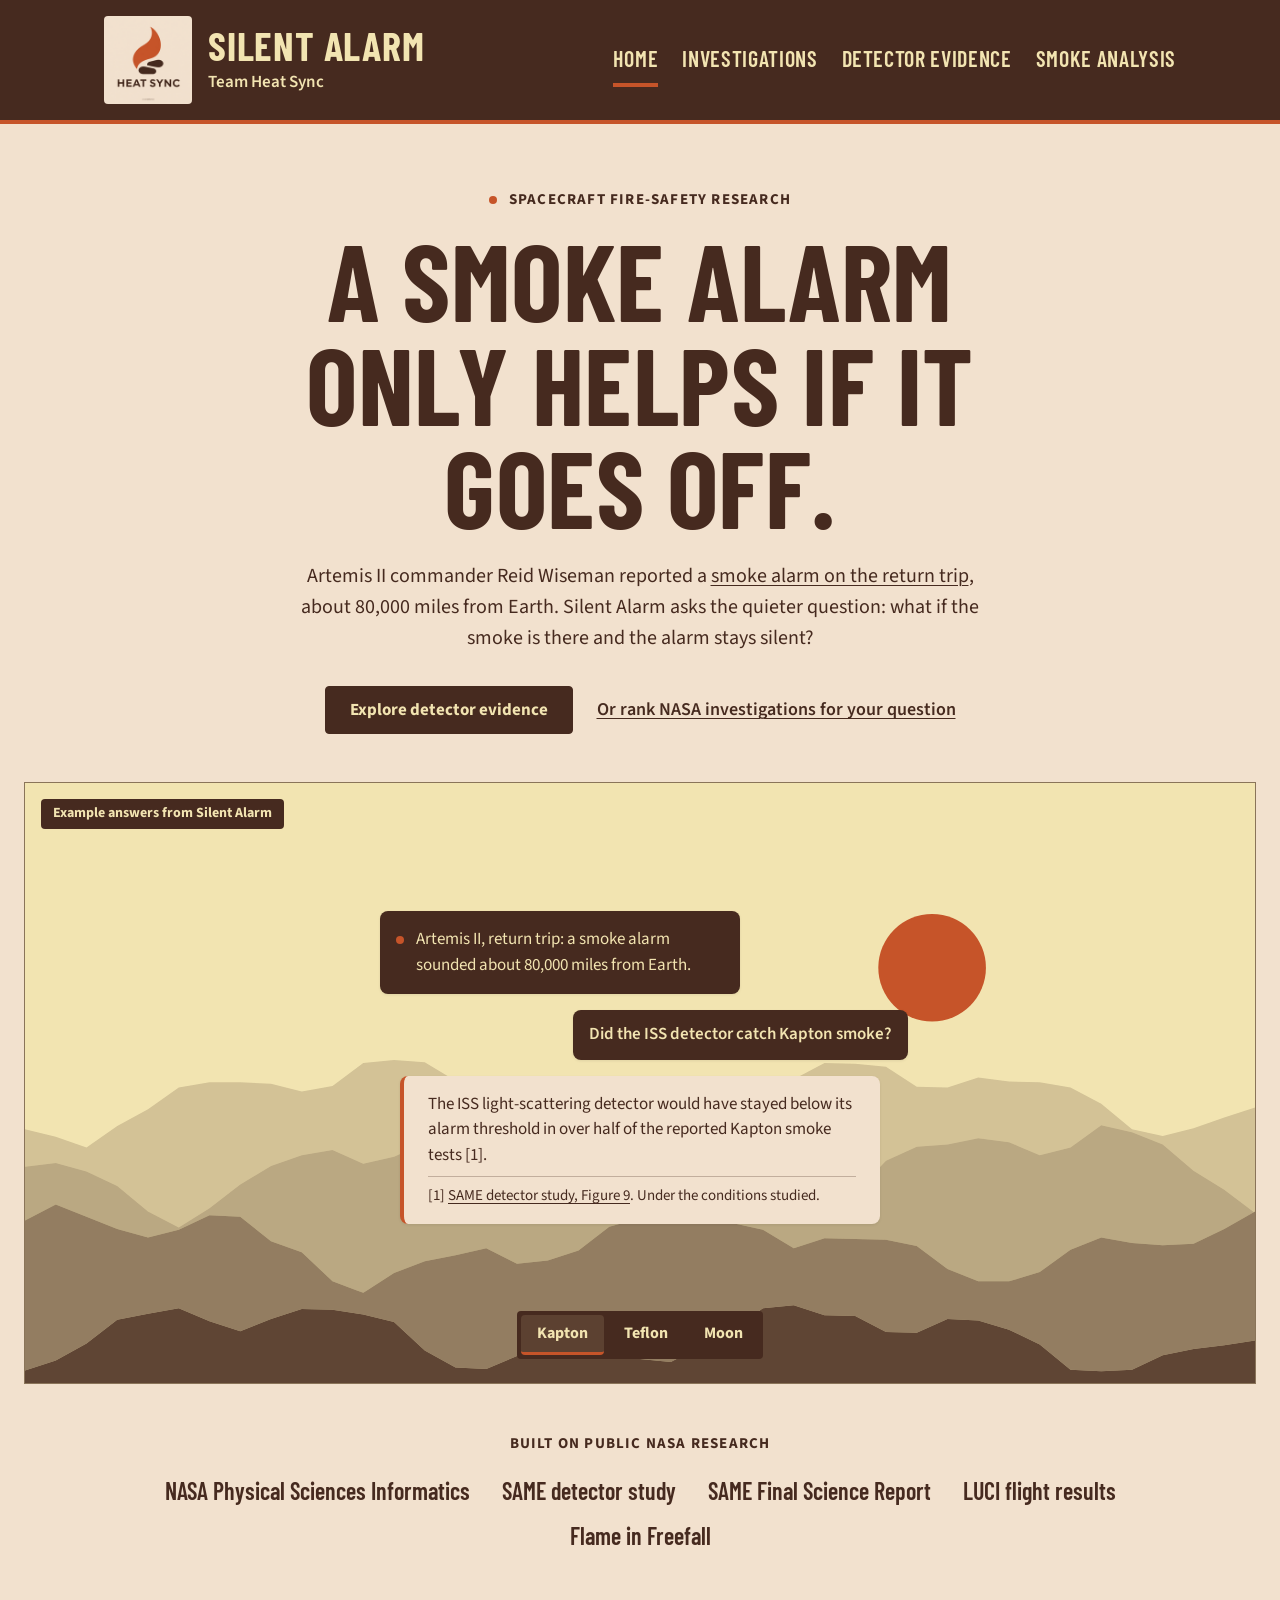
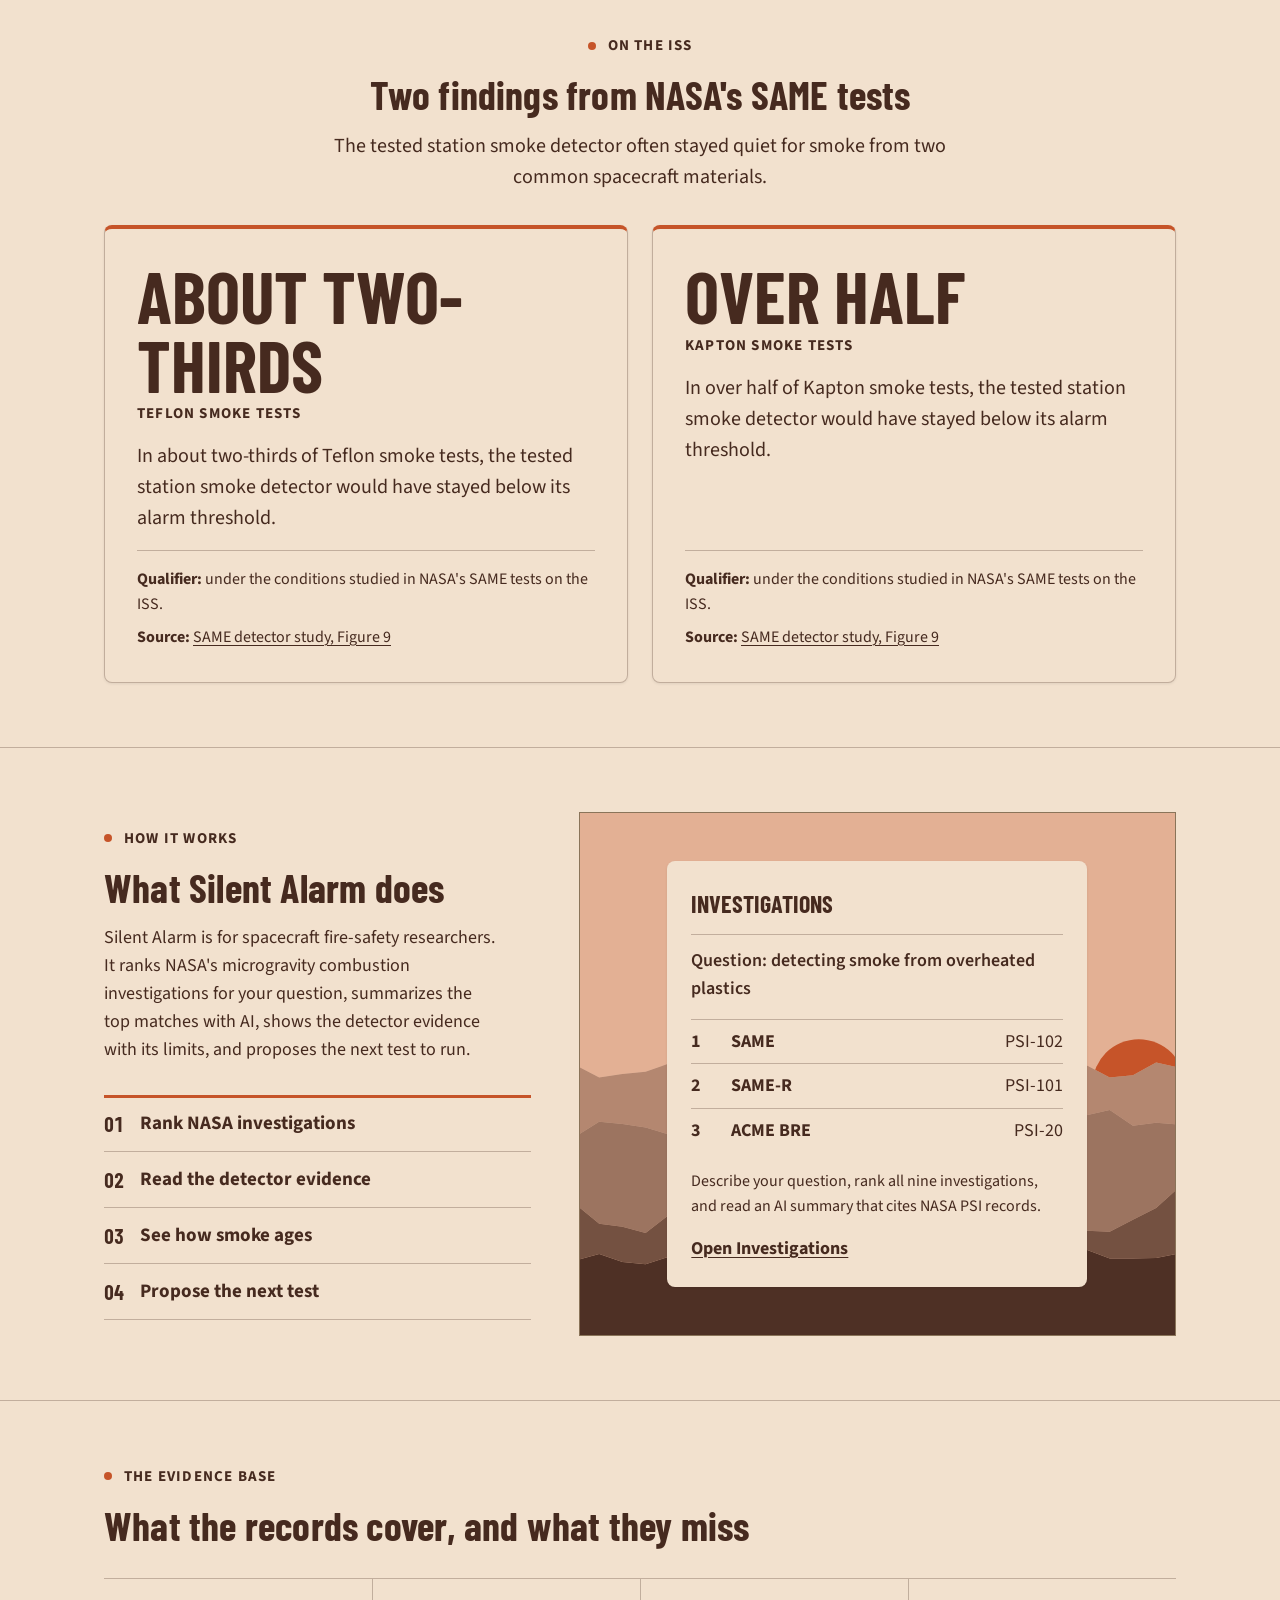
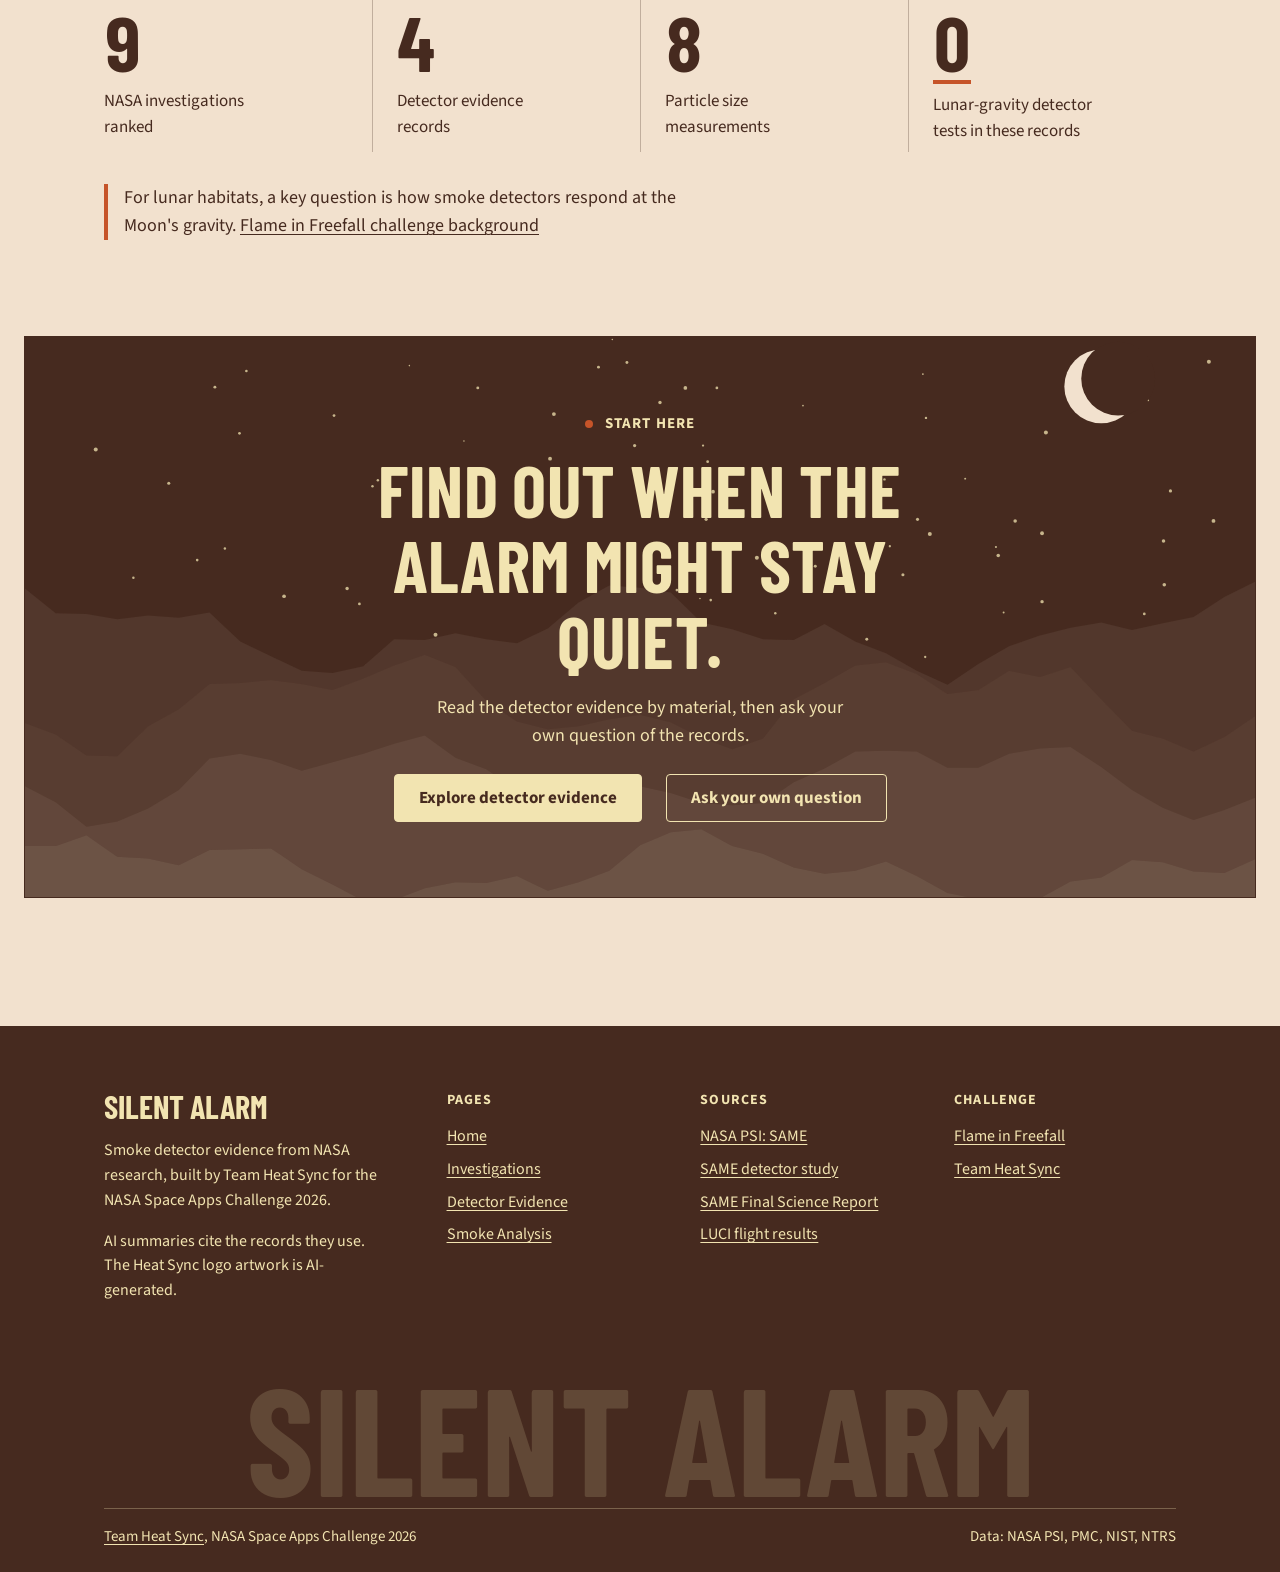
==== commit a4db55e3: "Added minor changes for aesthetic" ====
--- a/public/index.html
+++ b/public/index.html
@@ -10,7 +10,7 @@
   <link rel="preconnect" href="https://fonts.googleapis.com">
   <link rel="preconnect" href="https://fonts.gstatic.com" crossorigin>
   <link rel="stylesheet" href="https://fonts.googleapis.com/css2?family=Barlow+Condensed:wght@500;600;700&family=Source+Sans+3:wght@400;600;700&display=swap">
-  <link rel="stylesheet" href="./styles.css?v=3">
+  <link rel="stylesheet" href="./styles.css?v=4">
 </head>
 
 <body>
@@ -24,7 +24,6 @@
         <span class="brand-text">
           <span class="brand-name">Silent Alarm</span>
           <span class="brand-team">Team Heat Sync</span>
-          <span class="brand-credit">Logo artwork: AI-generated</span>
         </span>
       </a>
       <nav class="site-nav" aria-label="Main">
@@ -248,13 +247,13 @@
           <p class="foot-head">Challenge</p>
           <ul>
             <li><a href="https://www.spaceappschallenge.org/2026/challenges/flame-in-freefall/">Flame in Freefall</a></li>
-            <li>Team Heat Sync</li>
+            <li><a href="https://www.spaceappschallenge.org/2026/find-a-team/heat-sync/">Team Heat Sync</a></li>
           </ul>
         </div>
       </div>
       <p class="foot-word" aria-hidden="true">Silent Alarm</p>
       <div class="foot-bottom">
-        <span>Team Heat Sync, NASA Space Apps Challenge 2026</span>
+        <span><a href="https://www.spaceappschallenge.org/2026/find-a-team/heat-sync/">Team Heat Sync</a>, NASA Space Apps Challenge 2026</span>
         <span>Data: NASA PSI, PMC, NIST, NTRS</span>
       </div>
     </div>
--- a/public/styles.css
+++ b/public/styles.css
@@ -164,10 +164,6 @@
   font-weight: 600;
 }
 
-.brand-credit {
-  font-size: 14px;
-}
-
 .site-nav ul {
   display: flex;
   flex-wrap: wrap;
@@ -1033,6 +1029,7 @@
 #inv-answer {
   margin: 8px 0 0;
   font-size: 20px;
+  font-weight: 700;
   max-width: 72ch;
 }
 
@@ -1414,6 +1411,7 @@
 #ask-answer {
   margin: 24px 0 0;
   font-size: 20px;
+  font-weight: 700;
   max-width: 72ch;
 }
 
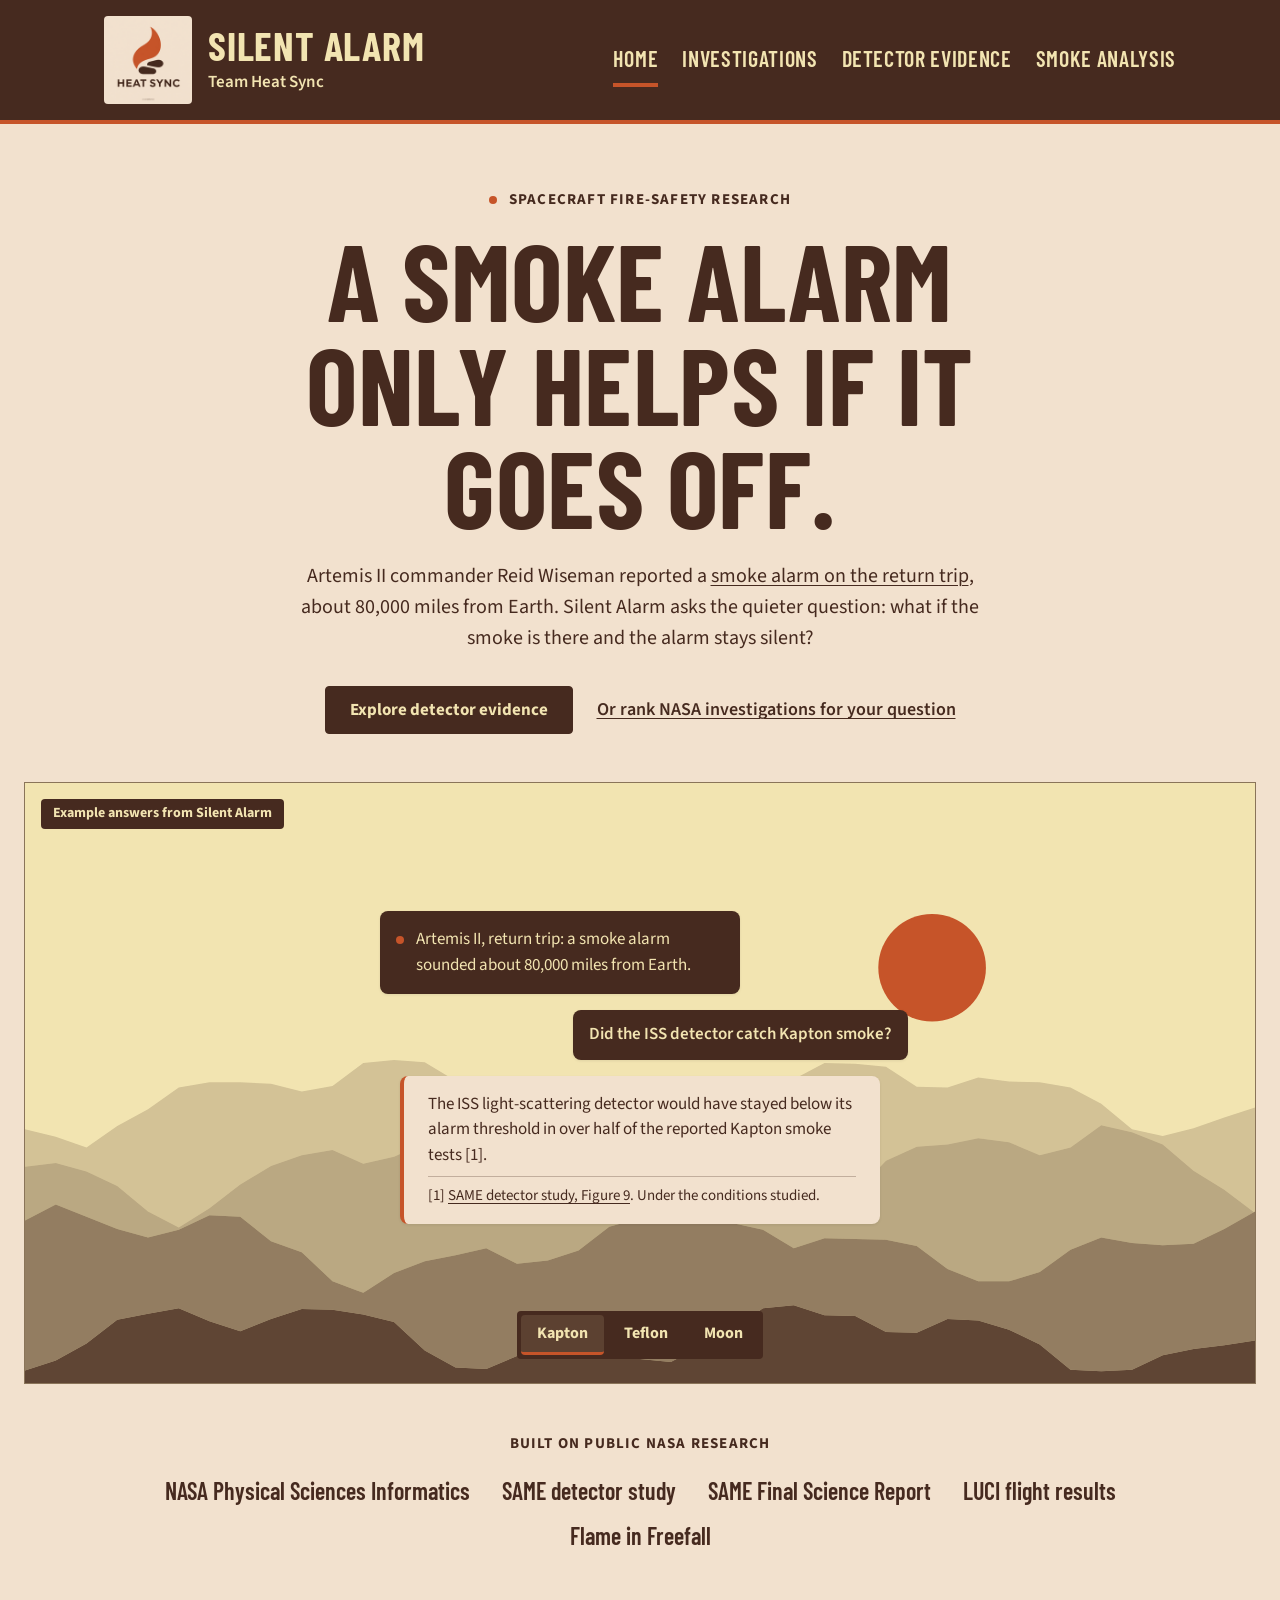
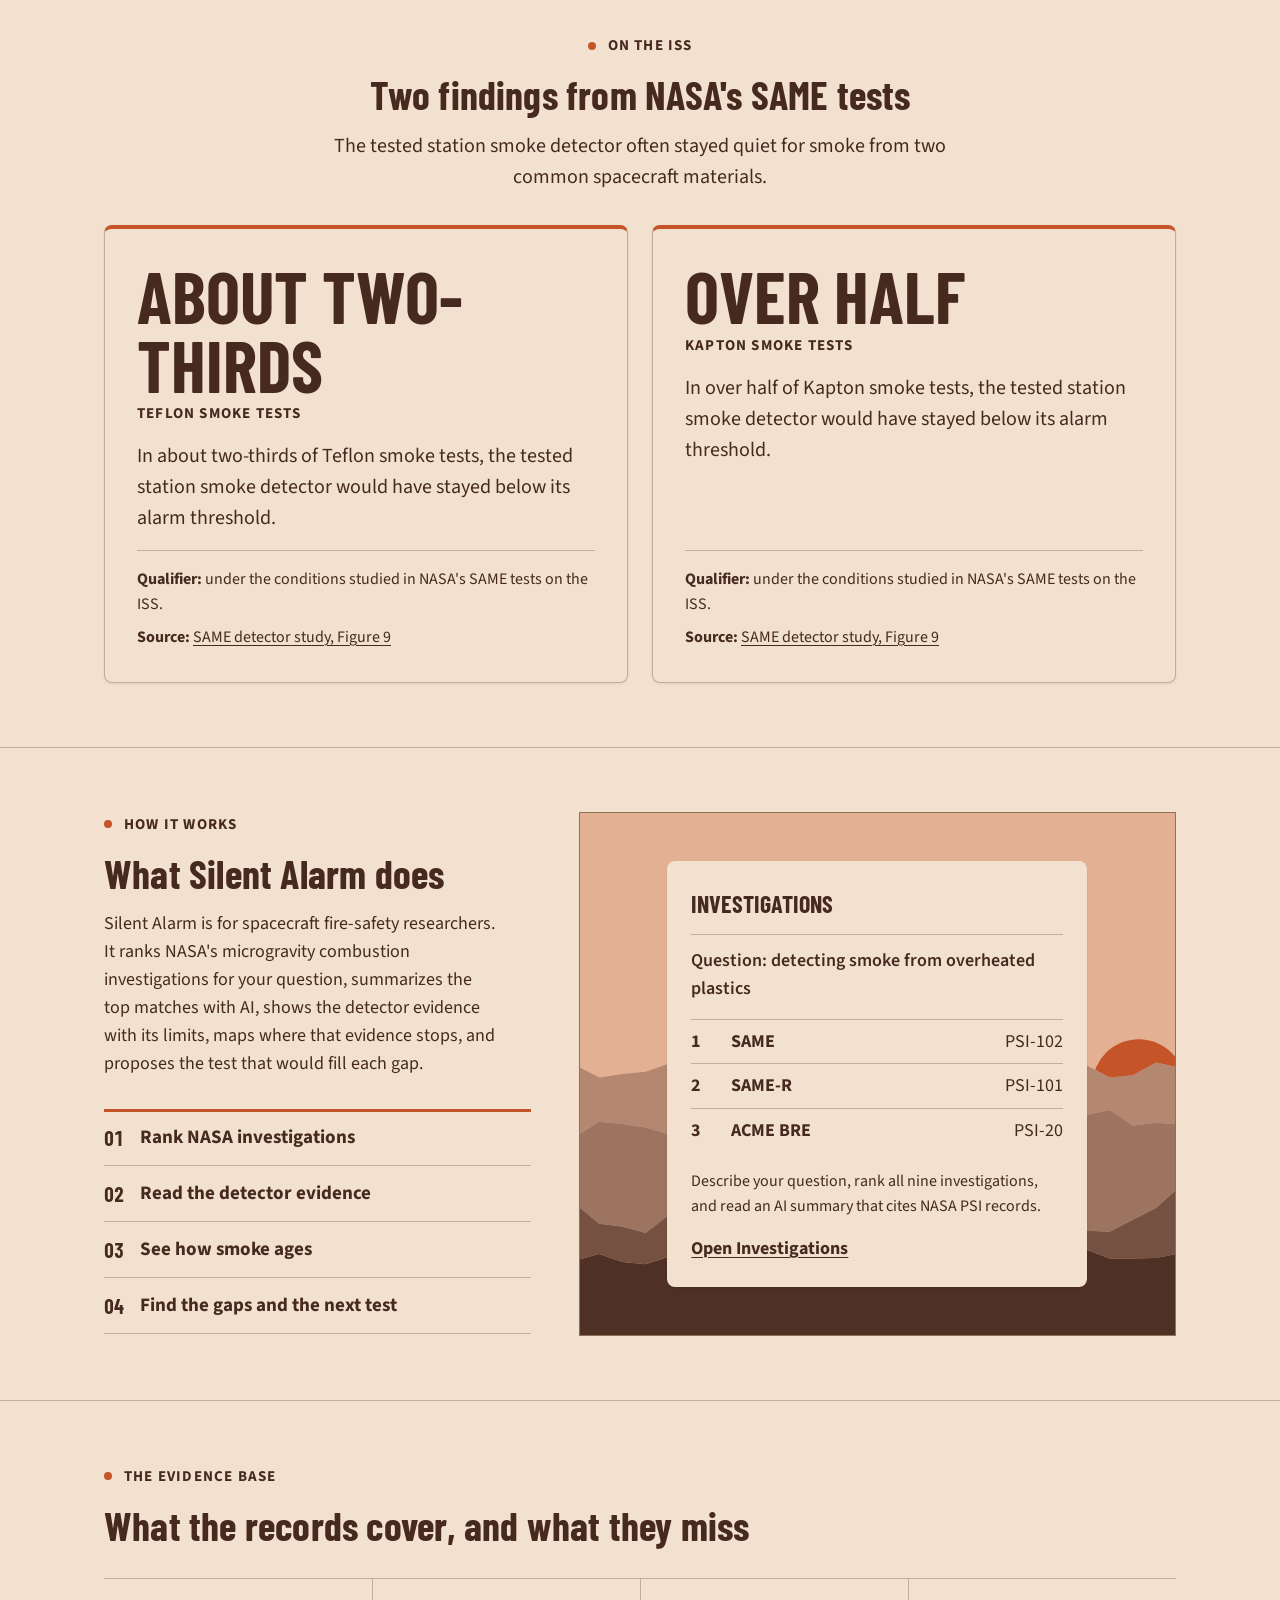
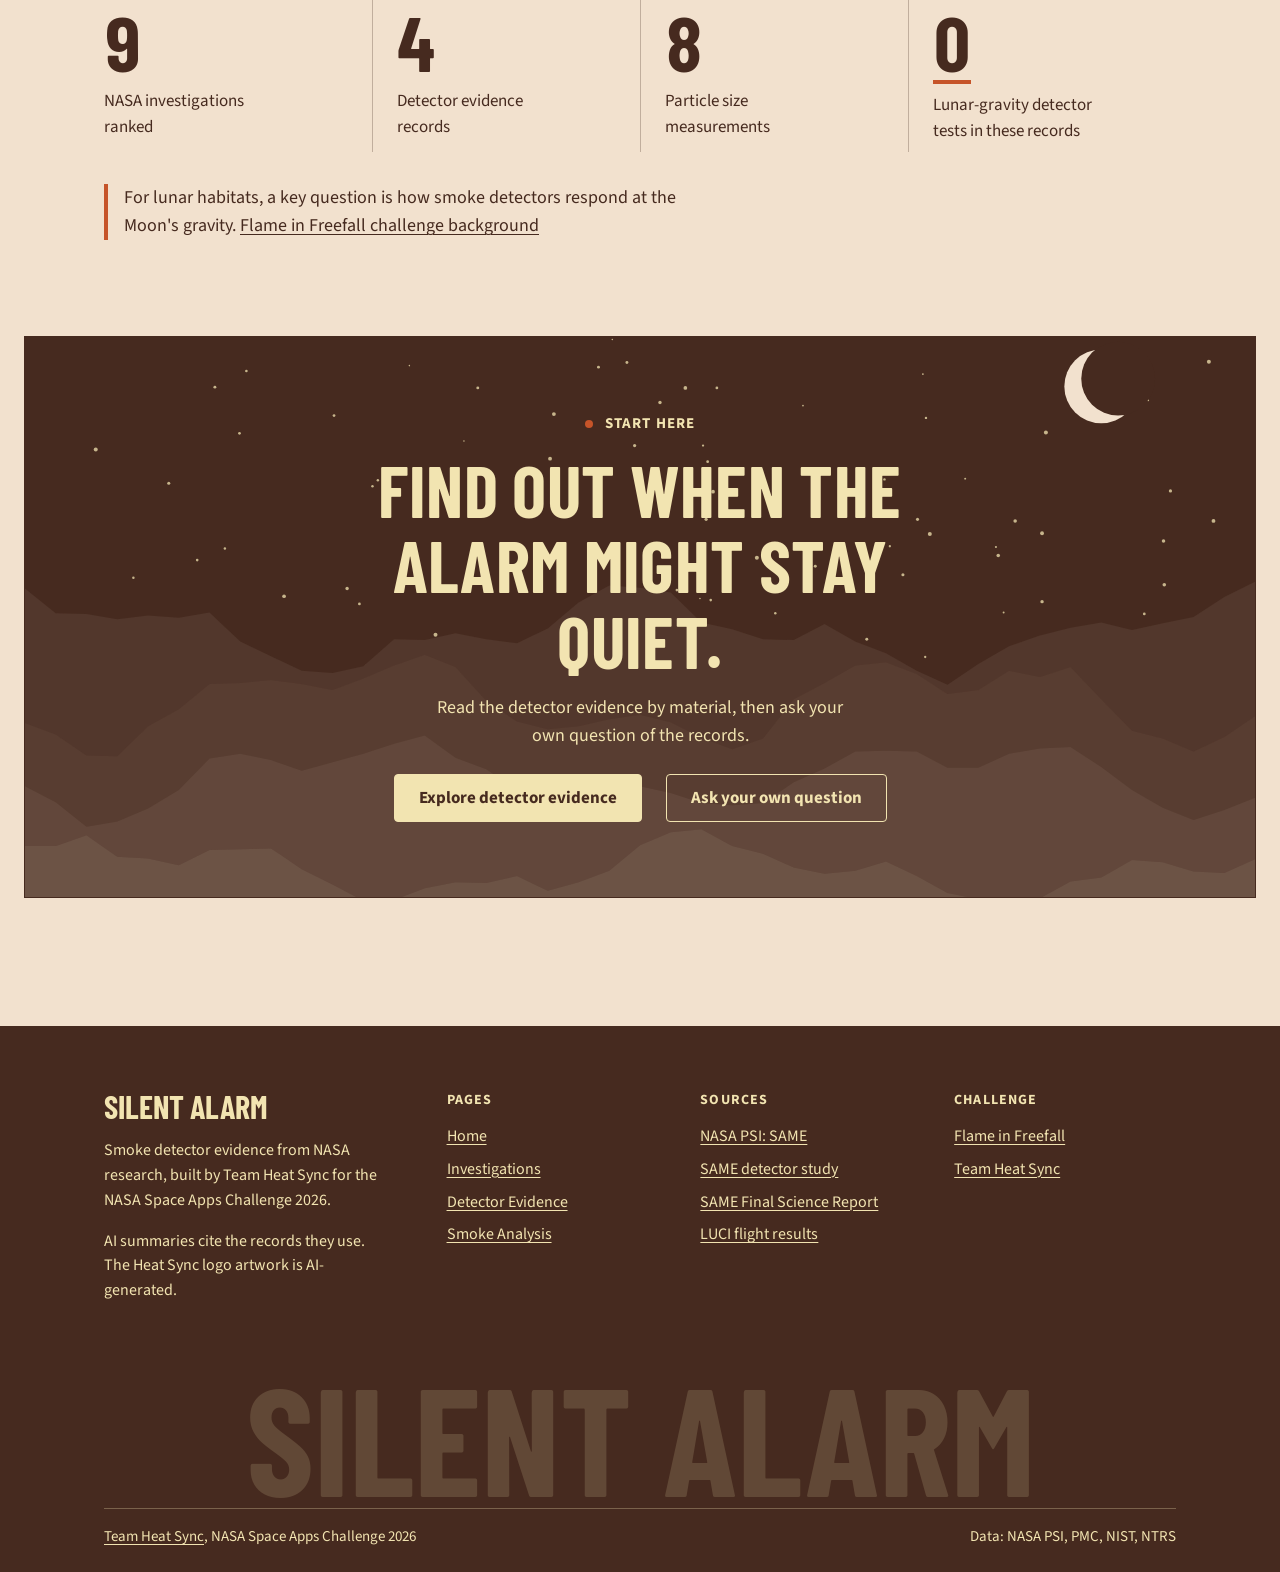
==== commit 0f0beb72: "Fixed AI summary questions" ====
--- a/public/index.html
+++ b/public/index.html
@@ -127,8 +127,8 @@
           <h2 id="how-title">What Silent Alarm does</h2>
           <p class="how-text">Silent Alarm is for spacecraft fire-safety researchers. It ranks NASA's
             microgravity combustion investigations for your question, summarizes the top
-            matches with AI, shows the detector evidence with its limits, and proposes
-            the next test to run.</p>
+            matches with AI, shows the detector evidence with its limits, maps where
+            that evidence stops, and proposes the test that would fill each gap.</p>
           <div class="steps" role="tablist" aria-label="Silent Alarm tools" aria-orientation="vertical">
             <button type="button" class="step" role="tab" id="step-1" aria-controls="panel-1" aria-selected="true">
               <span class="step-num">01</span><span class="step-title">Rank NASA investigations</span></button>
@@ -137,7 +137,7 @@
             <button type="button" class="step" role="tab" id="step-3" aria-controls="panel-3" aria-selected="false" tabindex="-1">
               <span class="step-num">03</span><span class="step-title">See how smoke ages</span></button>
             <button type="button" class="step" role="tab" id="step-4" aria-controls="panel-4" aria-selected="false" tabindex="-1">
-              <span class="step-num">04</span><span class="step-title">Propose the next test</span></button>
+              <span class="step-num">04</span><span class="step-title">Find the gaps and the next test</span></button>
           </div>
         </div>
 
@@ -173,10 +173,16 @@
               <a class="app-link" href="./smoke-analysis.html">Open Smoke Analysis</a>
             </div>
             <div id="panel-4" class="app-panel" role="tabpanel" aria-labelledby="step-4" tabindex="0" hidden>
-              <p class="app-head">Proposed lunar follow-up</p>
-              <p class="app-big">Compare the same smoke detector and selected material in microgravity and simulated lunar gravity.</p>
-              <p class="app-note">Match airflow, smoke aging time, oxygen concentration, and pressure. Record the detector signal and whether and when it alarms.</p>
-              <a class="app-link" href="./smoke-analysis.html">Explore the evidence</a>
+              <p class="app-head">Evidence gap map</p>
+              <div class="app-gaps" aria-hidden="true">
+                <span></span><b>ISS</b><b>Moon</b><b>Mars</b>
+                <b>Teflon</b><i class="covered"></i><i></i><i></i>
+                <b>Kapton</b><i class="covered"></i><i></i><i></i>
+                <b>Cotton</b><i class="partial"></i><i></i><i></i>
+                <b>Silicone</b><i class="partial"></i><i></i><i></i>
+              </div>
+              <p class="app-note">Detector results exist only for Teflon and Kapton in ISS microgravity. Every other square is a gap, and each one comes with the test that would fill it.</p>
+              <a class="app-link" href="./smoke-analysis.html#gap-title">Open the gap map</a>
             </div>
           </div>
         </div>
@@ -259,7 +265,7 @@
     </div>
   </footer>
 
-  <script type="module" src="./home.js?v=3"></script>
+  <script type="module" src="./home.js?v=4"></script>
 </body>
 
 </html>
--- a/public/styles.css
+++ b/public/styles.css
@@ -1375,6 +1375,10 @@
   gap: 16px;
 }
 
+.result-list:empty {
+  display: none;
+}
+
 .result-list li {
   padding: 16px 24px;
   background: var(--cream);
@@ -1444,6 +1448,197 @@
   border-left: 4px solid var(--orange);
 }
 
+/* evidence gap map */
+.gap-section {
+  padding: 16px 0 48px;
+}
+
+.gap-legend {
+  display: flex;
+  flex-wrap: wrap;
+  gap: 8px 24px;
+  margin: 0 0 24px;
+  padding: 0;
+  list-style: none;
+  font-size: 16px;
+}
+
+.gap-legend li {
+  display: flex;
+  align-items: center;
+  gap: 8px;
+}
+
+.gap-key {
+  width: 20px;
+  height: 20px;
+  flex: none;
+  border: 1px solid var(--walnut);
+  border-radius: 4px;
+  background: var(--cream);
+}
+
+.gap-key.covered {
+  background: var(--walnut);
+}
+
+.gap-key.partial {
+  background: var(--gold);
+}
+
+.gap-layout {
+  display: grid;
+  grid-template-columns: minmax(0, 7fr) minmax(0, 5fr);
+  gap: 32px;
+  align-items: start;
+}
+
+.gap-scroll {
+  overflow-x: auto;
+}
+
+.gap-map {
+  width: 100%;
+  border-collapse: separate;
+  border-spacing: 4px;
+  font-size: 16px;
+}
+
+.gap-map th {
+  padding: 8px;
+  text-align: left;
+  font-weight: 700;
+}
+
+.gap-map thead th {
+  font-family: var(--heading);
+  font-size: 20px;
+  text-transform: uppercase;
+  letter-spacing: 0.02em;
+  vertical-align: bottom;
+}
+
+.gap-map tbody th {
+  white-space: nowrap;
+}
+
+.gap-map td {
+  padding: 0;
+}
+
+.gap-cell {
+  width: 100%;
+  min-height: 64px;
+  padding: 8px 12px;
+  border: 1px solid var(--walnut);
+  font-size: 16px;
+  font-weight: 700;
+  line-height: 1.25;
+  text-align: left;
+  justify-content: flex-start;
+}
+
+.gap-cell.covered {
+  background: var(--walnut);
+  color: var(--gold);
+}
+
+.gap-cell.partial {
+  background: var(--gold);
+  color: var(--walnut);
+}
+
+.gap-cell.gap {
+  background: var(--cream);
+  color: var(--walnut);
+}
+
+.gap-cell.covered:hover:not(:disabled) {
+  background: rgba(70, 42, 31, 0.88);
+}
+
+.gap-cell.partial:hover:not(:disabled),
+.gap-cell.gap:hover:not(:disabled) {
+  background: var(--gold);
+  text-decoration: underline;
+}
+
+/* selected square gets the orange indicator */
+.gap-cell[aria-pressed="true"] {
+  box-shadow: inset 0 0 0 4px var(--orange);
+}
+
+.gap-detail {
+  padding: 24px;
+}
+
+.gap-detail h3,
+.ask-gap h3 {
+  margin-bottom: 4px;
+  font-size: 28px;
+}
+
+.gap-label {
+  margin: 16px 0 4px;
+  font-size: 14px;
+  font-weight: 700;
+  letter-spacing: 0.08em;
+  text-transform: uppercase;
+}
+
+.gap-detail p,
+.ask-gap p {
+  margin-bottom: 8px;
+}
+
+.ask-gap {
+  margin-top: 24px;
+  padding: 16px 24px;
+  background: var(--cream);
+  border: 1px solid var(--line);
+  border-left: 4px solid var(--orange);
+  border-radius: 8px;
+}
+
+.gap-jump {
+  font-weight: 700;
+}
+
+.label-short {
+  display: none;
+}
+
+.gap-lead {
+  font-weight: 700;
+}
+
+.app-gaps {
+  display: grid;
+  grid-template-columns: 72px repeat(3, minmax(0, 1fr));
+  gap: 4px;
+  margin-bottom: 12px;
+  font-size: 14px;
+}
+
+.app-gaps b {
+  align-self: center;
+}
+
+.app-gaps i {
+  height: 24px;
+  border: 1px solid var(--walnut);
+  border-radius: 4px;
+  background: var(--cream);
+}
+
+.app-gaps i.covered {
+  background: var(--walnut);
+}
+
+.app-gaps i.partial {
+  background: var(--gold);
+}
+
 /* footer */
 .site-footer {
   background: var(--walnut);
@@ -1523,7 +1718,8 @@
   .findings,
   .evidence-grid,
   .tool-list,
-  .how-grid {
+  .how-grid,
+  .gap-layout {
     grid-template-columns: minmax(0, 1fr);
   }
 
@@ -1659,6 +1855,29 @@
     margin-bottom: 8px;
   }
 
+  .gap-cell {
+    min-height: 56px;
+    padding: 8px;
+    font-size: 14px;
+  }
+
+  .label-long {
+    display: none;
+  }
+
+  .label-short {
+    display: inline;
+  }
+
+  .gap-map thead th {
+    font-size: 16px;
+  }
+
+  .gap-map tbody th {
+    white-space: normal;
+    font-size: 15px;
+  }
+
   .particle-bar,
   .chart-scale {
     grid-template-columns: 88px minmax(0, 1fr) 64px;
